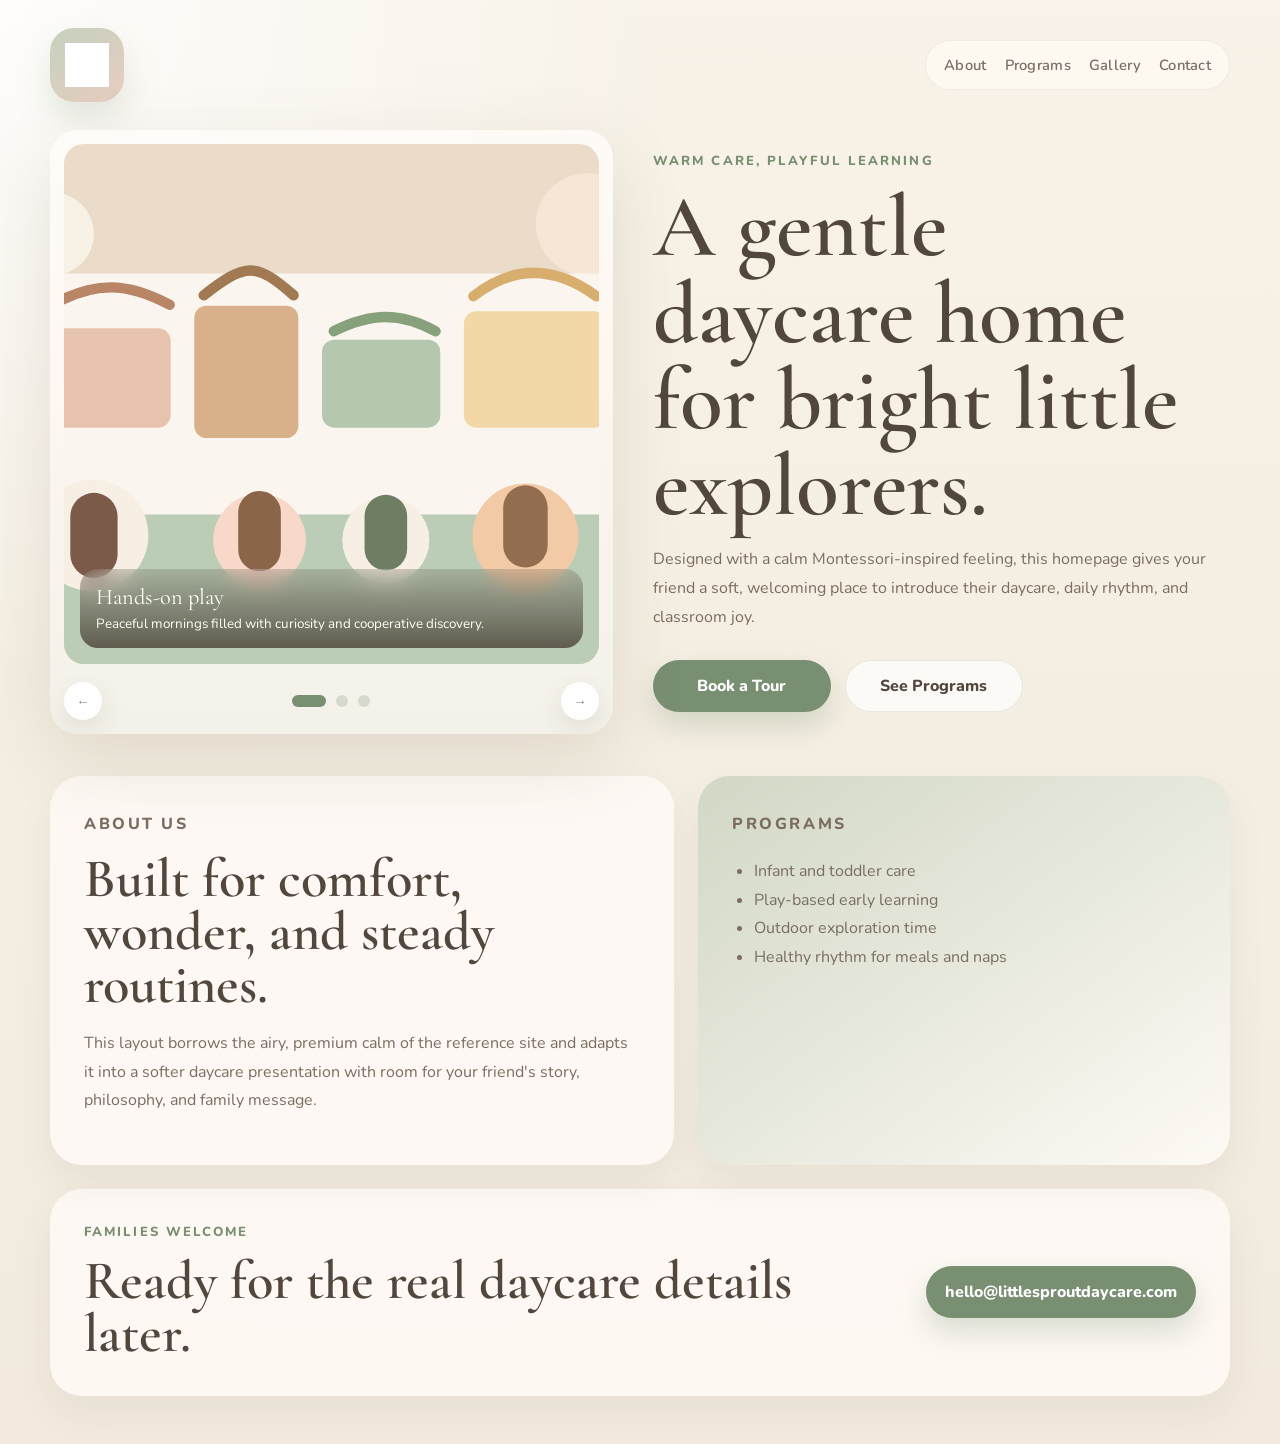
==== index.html @ 817a0e9f "version_v0.0.1" ====
<!DOCTYPE html>
<html lang="zh-CN">
<head>
  <meta charset="UTF-8">
  <meta name="viewport" content="width=device-width, initial-scale=1.0">
  <title>Little Sprout Daycare</title>
  <link rel="preconnect" href="https://fonts.googleapis.com">
  <link rel="preconnect" href="https://fonts.gstatic.com" crossorigin>
  <link href="https://fonts.googleapis.com/css2?family=Cormorant+Garamond:wght@500;600;700&family=Nunito:wght@400;500;600;700&display=swap" rel="stylesheet">
  <link rel="stylesheet" href="styles.css">
</head>
<body>
  <div class="page-shell">
    <header class="site-header">
      <a class="brand" href="#top" aria-label="Little Sprout Daycare Home">
        <img src="assets/white.png" alt="Little Sprout Daycare logo placeholder">
      </a>
      <nav class="site-nav" aria-label="Main navigation">
        <a href="#about">About</a>
        <a href="#programs">Programs</a>
        <a href="#gallery">Gallery</a>
        <a href="#contact">Contact</a>
      </nav>
    </header>

    <main id="top">
      <section class="hero">
        <section class="gallery-card" id="gallery" aria-label="Daycare gallery">
          <div class="gallery-track">
            <article class="slide active">
              <img src="assets/gallery-1.svg" alt="Children playing with blocks in a warm daycare room">
              <div class="slide-caption">
                <span>Hands-on play</span>
                <p>Peaceful mornings filled with curiosity and cooperative discovery.</p>
              </div>
            </article>
            <article class="slide">
              <img src="assets/gallery-2.svg" alt="Children doing art activities at daycare">
              <div class="slide-caption">
                <span>Creative expression</span>
                <p>Art tables, sensory activities, and room to imagine something new.</p>
              </div>
            </article>
            <article class="slide">
              <img src="assets/gallery-3.svg" alt="Children and teacher during circle time">
              <div class="slide-caption">
                <span>Circle time</span>
                <p>Gentle routines that help little ones feel safe, seen, and confident.</p>
              </div>
            </article>
          </div>

          <div class="gallery-controls" aria-label="Slideshow controls">
            <button class="gallery-button" type="button" data-direction="prev" aria-label="Previous slide">&#8592;</button>
            <div class="gallery-dots" role="tablist" aria-label="Select slide">
              <button class="dot active" type="button" aria-label="Show slide 1" aria-pressed="true"></button>
              <button class="dot" type="button" aria-label="Show slide 2" aria-pressed="false"></button>
              <button class="dot" type="button" aria-label="Show slide 3" aria-pressed="false"></button>
            </div>
            <button class="gallery-button" type="button" data-direction="next" aria-label="Next slide">&#8594;</button>
          </div>
        </section>

        <div class="hero-copy">
          <p class="eyebrow">Warm care, playful learning</p>
          <h1>A gentle daycare home for bright little explorers.</h1>
          <p class="hero-text">
            Designed with a calm Montessori-inspired feeling, this homepage gives your friend
            a soft, welcoming place to introduce their daycare, daily rhythm, and classroom joy.
          </p>
          <div class="hero-actions">
            <a class="button primary" href="#contact">Book a Tour</a>
            <a class="button secondary" href="#programs">See Programs</a>
          </div>
        </div>
      </section>

      <section class="info-grid" id="about">
        <article class="info-card">
          <p class="eyebrow">About us</p>
          <h2>Built for comfort, wonder, and steady routines.</h2>
          <p>
            This layout borrows the airy, premium calm of the reference site and adapts it into a
            softer daycare presentation with room for your friend's story, philosophy, and family message.
          </p>
        </article>

        <article class="info-card accent-card" id="programs">
          <p class="eyebrow">Programs</p>
          <ul>
            <li>Infant and toddler care</li>
            <li>Play-based early learning</li>
            <li>Outdoor exploration time</li>
            <li>Healthy rhythm for meals and naps</li>
          </ul>
        </article>
      </section>

      <section class="contact-band" id="contact">
        <div>
          <p class="eyebrow">Families welcome</p>
          <h2>Ready for the real daycare details later.</h2>
        </div>
        <a class="button primary" href="mailto:hello@littlesproutdaycare.com">hello@littlesproutdaycare.com</a>
      </section>
    </main>
  </div>

  <script src="script.js"></script>
</body>
</html>
---- styles.css ----
:root {
  --bg: #f5efe3;
  --bg-soft: #fbf7f0;
  --sand: #e7dac3;
  --sage: #b8c8b1;
  --sage-deep: #788f72;
  --rose: #e6c8bb;
  --text: #51473d;
  --muted: #7b6d60;
  --white: #ffffff;
  --shadow: 0 24px 70px rgba(108, 93, 72, 0.15);
}

* {
  box-sizing: border-box;
}

html {
  scroll-behavior: smooth;
}

body {
  margin: 0;
  min-height: 100vh;
  font-family: "Nunito", sans-serif;
  color: var(--text);
  background:
    radial-gradient(circle at top left, rgba(255, 255, 255, 0.85), transparent 35%),
    linear-gradient(180deg, #f8f2e8 0%, var(--bg) 42%, #f2eadf 100%);
}

img {
  display: block;
  max-width: 100%;
}

a {
  color: inherit;
  text-decoration: none;
}

.page-shell {
  width: min(100% - 20px, 760px);
  margin: 0 auto;
  padding: 14px 0 48px;
}

.site-header {
  display: flex;
  flex-direction: column;
  align-items: flex-start;
  gap: 16px;
  padding: 6px 0 18px;
}

.brand {
  width: 74px;
  height: 74px;
  display: inline-flex;
  align-items: center;
  justify-content: center;
  border-radius: 24px;
  background: linear-gradient(145deg, rgba(184, 200, 177, 0.82), rgba(230, 200, 187, 0.9));
  box-shadow: 0 16px 36px rgba(120, 143, 114, 0.2);
}

.brand img {
  width: 44px;
  height: 44px;
  object-fit: contain;
}

.site-nav {
  display: flex;
  width: 100%;
  gap: 10px;
  padding: 10px;
  overflow-x: auto;
  border-radius: 22px;
  background: rgba(255, 251, 245, 0.75);
  border: 1px solid rgba(120, 143, 114, 0.12);
  backdrop-filter: blur(12px);
  scrollbar-width: none;
}

.site-nav::-webkit-scrollbar {
  display: none;
}

.site-nav a {
  flex: 0 0 auto;
  padding: 8px 12px;
  border-radius: 999px;
  background: rgba(255, 255, 255, 0.56);
  color: var(--muted);
  font-size: 0.92rem;
  font-weight: 600;
  letter-spacing: 0.02em;
}

.hero {
  display: flex;
  flex-direction: column;
  gap: 18px;
}

.hero-copy {
  padding: 6px 2px 0;
}

.eyebrow {
  margin: 0 0 14px;
  color: var(--sage-deep);
  font-size: 0.82rem;
  font-weight: 800;
  letter-spacing: 0.16em;
  text-transform: uppercase;
}

h1,
h2 {
  margin: 0;
  font-family: "Cormorant Garamond", serif;
  font-weight: 600;
  line-height: 0.98;
}

h1 {
  font-size: clamp(2.9rem, 12vw, 5.5rem);
}

h2 {
  font-size: clamp(2rem, 8vw, 3.4rem);
}

.hero-text,
.info-card p,
.accent-card li {
  font-size: 1rem;
  line-height: 1.8;
  color: var(--muted);
}

.hero-actions {
  display: flex;
  flex-direction: column;
  gap: 14px;
  margin-top: 28px;
}

.button {
  display: inline-flex;
  align-items: center;
  justify-content: center;
  width: 100%;
  min-height: 52px;
  padding: 0 20px;
  border-radius: 999px;
  font-weight: 800;
  transition: transform 180ms ease, box-shadow 180ms ease, background 180ms ease;
}

.button:hover {
  transform: translateY(-2px);
}

.button.primary {
  color: var(--white);
  background: var(--sage-deep);
  box-shadow: 0 14px 28px rgba(120, 143, 114, 0.26);
}

.button.secondary {
  color: var(--text);
  background: rgba(255, 255, 255, 0.7);
  border: 1px solid rgba(120, 143, 114, 0.16);
}

.gallery-card {
  position: relative;
  width: 100%;
  padding: 14px;
  border-radius: 28px;
  background: rgba(255, 251, 246, 0.82);
  box-shadow: var(--shadow);
  overflow: hidden;
}

.gallery-card::before {
  content: "";
  position: absolute;
  inset: 0;
  background: linear-gradient(180deg, rgba(255, 255, 255, 0.35), transparent 30%, rgba(184, 200, 177, 0.14) 100%);
  pointer-events: none;
}

.gallery-track {
  position: relative;
  min-height: min(33vh, 280px);
}

.slide {
  position: absolute;
  inset: 0;
  display: grid;
  opacity: 0;
  transform: translateY(18px) scale(0.985);
  transition: opacity 420ms ease, transform 420ms ease;
  pointer-events: none;
}

.slide.active {
  opacity: 1;
  transform: translateY(0) scale(1);
  pointer-events: auto;
}

.slide img {
  width: 100%;
  aspect-ratio: 16 / 10;
  height: min(33vh, 280px);
  object-fit: cover;
  border-radius: 20px;
}

.slide-caption {
  position: absolute;
  left: 16px;
  right: 16px;
  bottom: 16px;
  padding: 14px 16px;
  border-radius: 18px;
  color: #fffef8;
  background: linear-gradient(180deg, rgba(60, 48, 38, 0.18), rgba(60, 48, 38, 0.72));
  backdrop-filter: blur(10px);
}

.slide-caption span {
  display: block;
  font-family: "Cormorant Garamond", serif;
  font-size: 1.4rem;
  margin-bottom: 4px;
}

.slide-caption p {
  margin: 0;
  font-size: 0.84rem;
  line-height: 1.5;
}

.gallery-controls {
  position: relative;
  z-index: 1;
  display: flex;
  align-items: center;
  justify-content: space-between;
  gap: 16px;
  margin-top: 18px;
}

.gallery-button,
.dot {
  border: none;
  cursor: pointer;
}

.gallery-button {
  width: 38px;
  height: 38px;
  border-radius: 50%;
  color: var(--sage-deep);
  background: rgba(255, 255, 255, 0.92);
  box-shadow: 0 10px 24px rgba(108, 93, 72, 0.12);
}

.gallery-dots {
  display: flex;
  align-items: center;
  justify-content: center;
  gap: 10px;
}

.dot {
  width: 12px;
  height: 12px;
  padding: 0;
  border-radius: 999px;
  background: rgba(120, 143, 114, 0.24);
  transition: width 180ms ease, background 180ms ease;
}

.dot.active {
  width: 34px;
  background: var(--sage-deep);
}

.info-grid {
  display: grid;
  grid-template-columns: 1fr;
  gap: 18px;
  margin-top: 22px;
}

.info-card,
.contact-band {
  border-radius: 26px;
  padding: 22px 18px;
  background: rgba(255, 251, 246, 0.86);
  box-shadow: 0 16px 36px rgba(108, 93, 72, 0.08);
}

.accent-card {
  background: linear-gradient(145deg, rgba(184, 200, 177, 0.58), rgba(255, 251, 246, 0.9));
}

.accent-card ul {
  margin: 18px 0 0;
  padding-left: 22px;
  color: var(--text);
}

.contact-band {
  display: flex;
  flex-direction: column;
  align-items: flex-start;
  gap: 18px;
  margin-top: 18px;
}

@media (min-width: 700px) {
  .page-shell {
    width: min(100% - 32px, 860px);
    padding-top: 22px;
  }

  .site-header {
    align-items: center;
  }

  .hero-actions {
    flex-direction: row;
  }

  .button {
    width: auto;
    min-width: 178px;
  }

  .gallery-track {
    min-height: min(42vh, 420px);
  }

  .slide img {
    aspect-ratio: 16 / 10;
    height: min(42vh, 420px);
  }
}

@media (min-width: 980px) {
  .page-shell {
    width: min(100% - 40px, 1180px);
  }

  .site-header {
    flex-direction: row;
    justify-content: space-between;
    align-items: center;
    gap: 24px;
    padding-bottom: 28px;
  }

  .site-nav {
    width: auto;
    gap: 18px;
    padding: 14px 18px;
    border-radius: 999px;
  }

  .site-nav a {
    background: transparent;
    padding: 0;
  }

  .hero {
    display: grid;
    grid-template-columns: minmax(320px, 0.8fr) minmax(360px, 0.82fr);
    gap: 40px;
    align-items: center;
  }

  .hero-copy {
    padding: 12px 8px 12px 0;
  }

  .gallery-track {
    min-height: 520px;
  }

  .slide img {
    aspect-ratio: 4 / 5;
    height: 520px;
  }

  .info-grid {
    grid-template-columns: 1.08fr 0.92fr;
    gap: 24px;
    margin-top: 42px;
  }

  .info-card,
  .contact-band {
    border-radius: 32px;
    padding: 34px;
  }

  .contact-band {
    flex-direction: row;
    justify-content: space-between;
    align-items: center;
    gap: 22px;
    margin-top: 24px;
  }
}
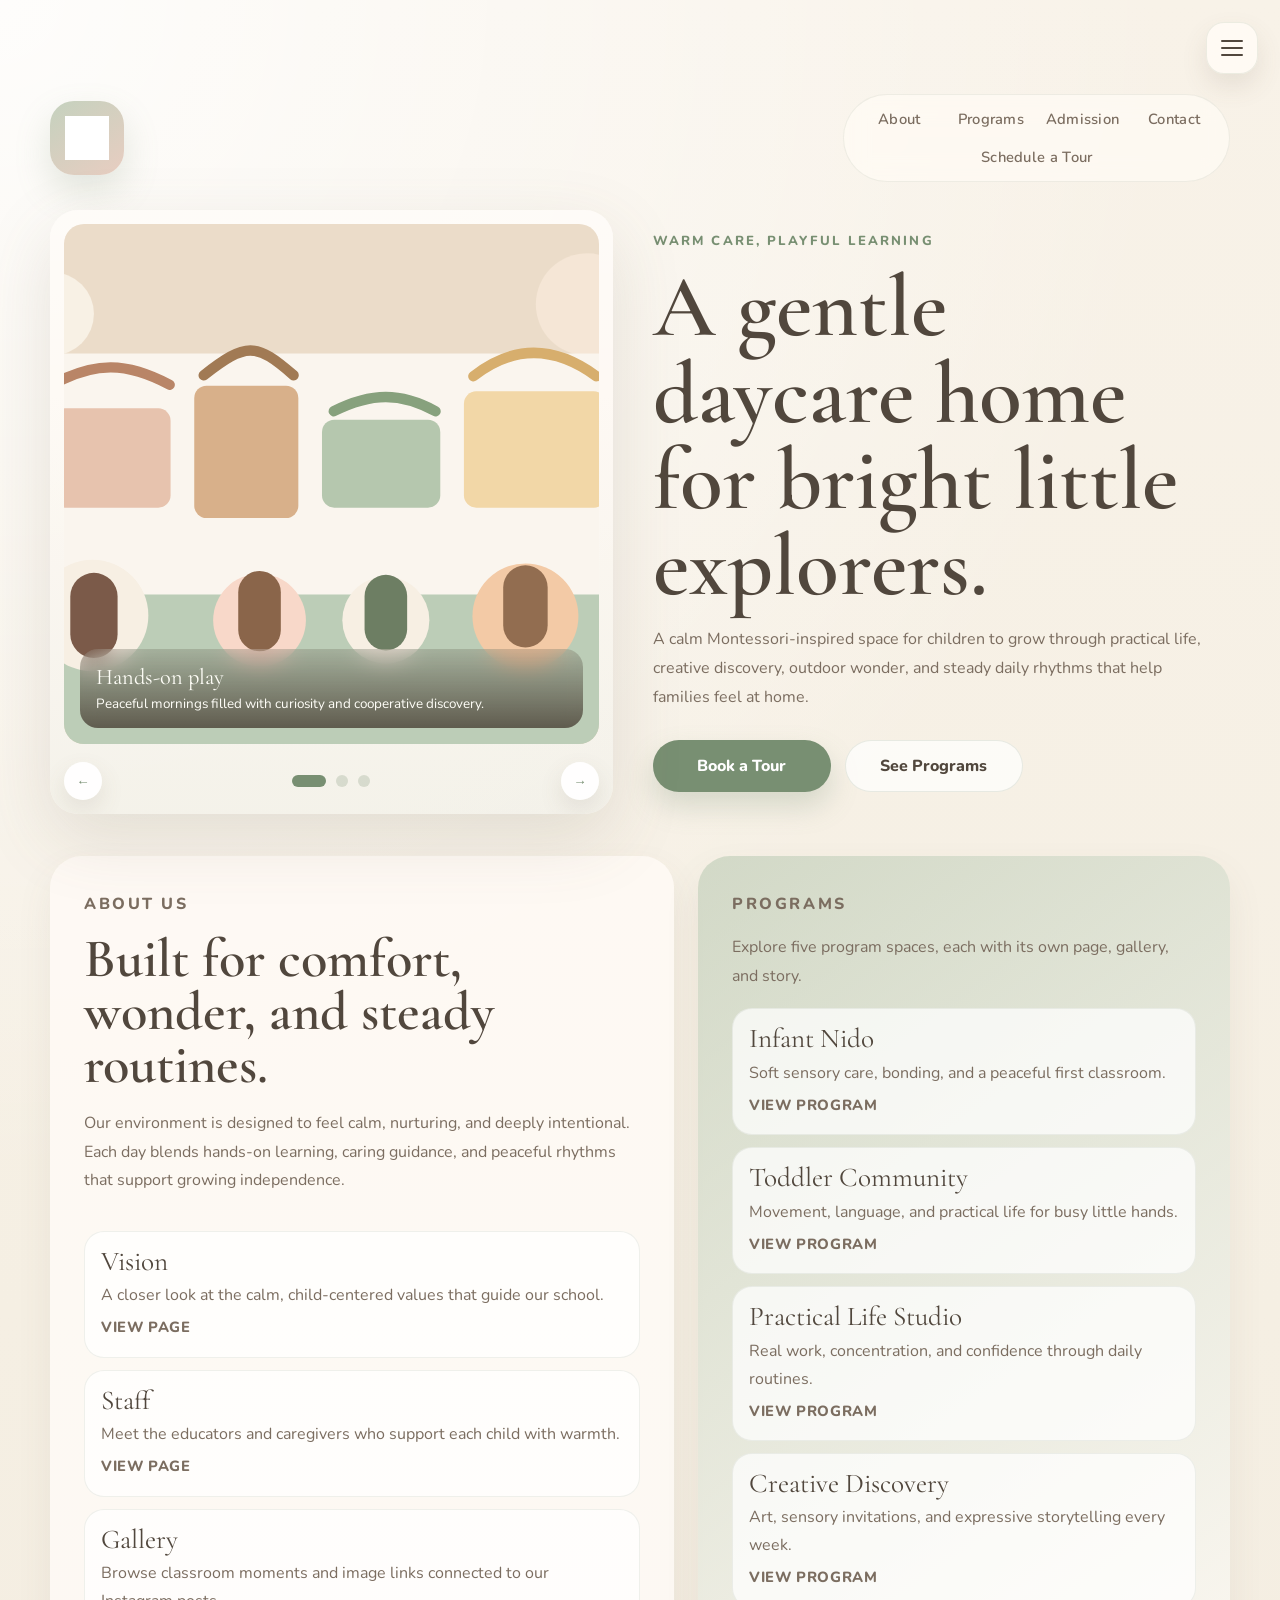
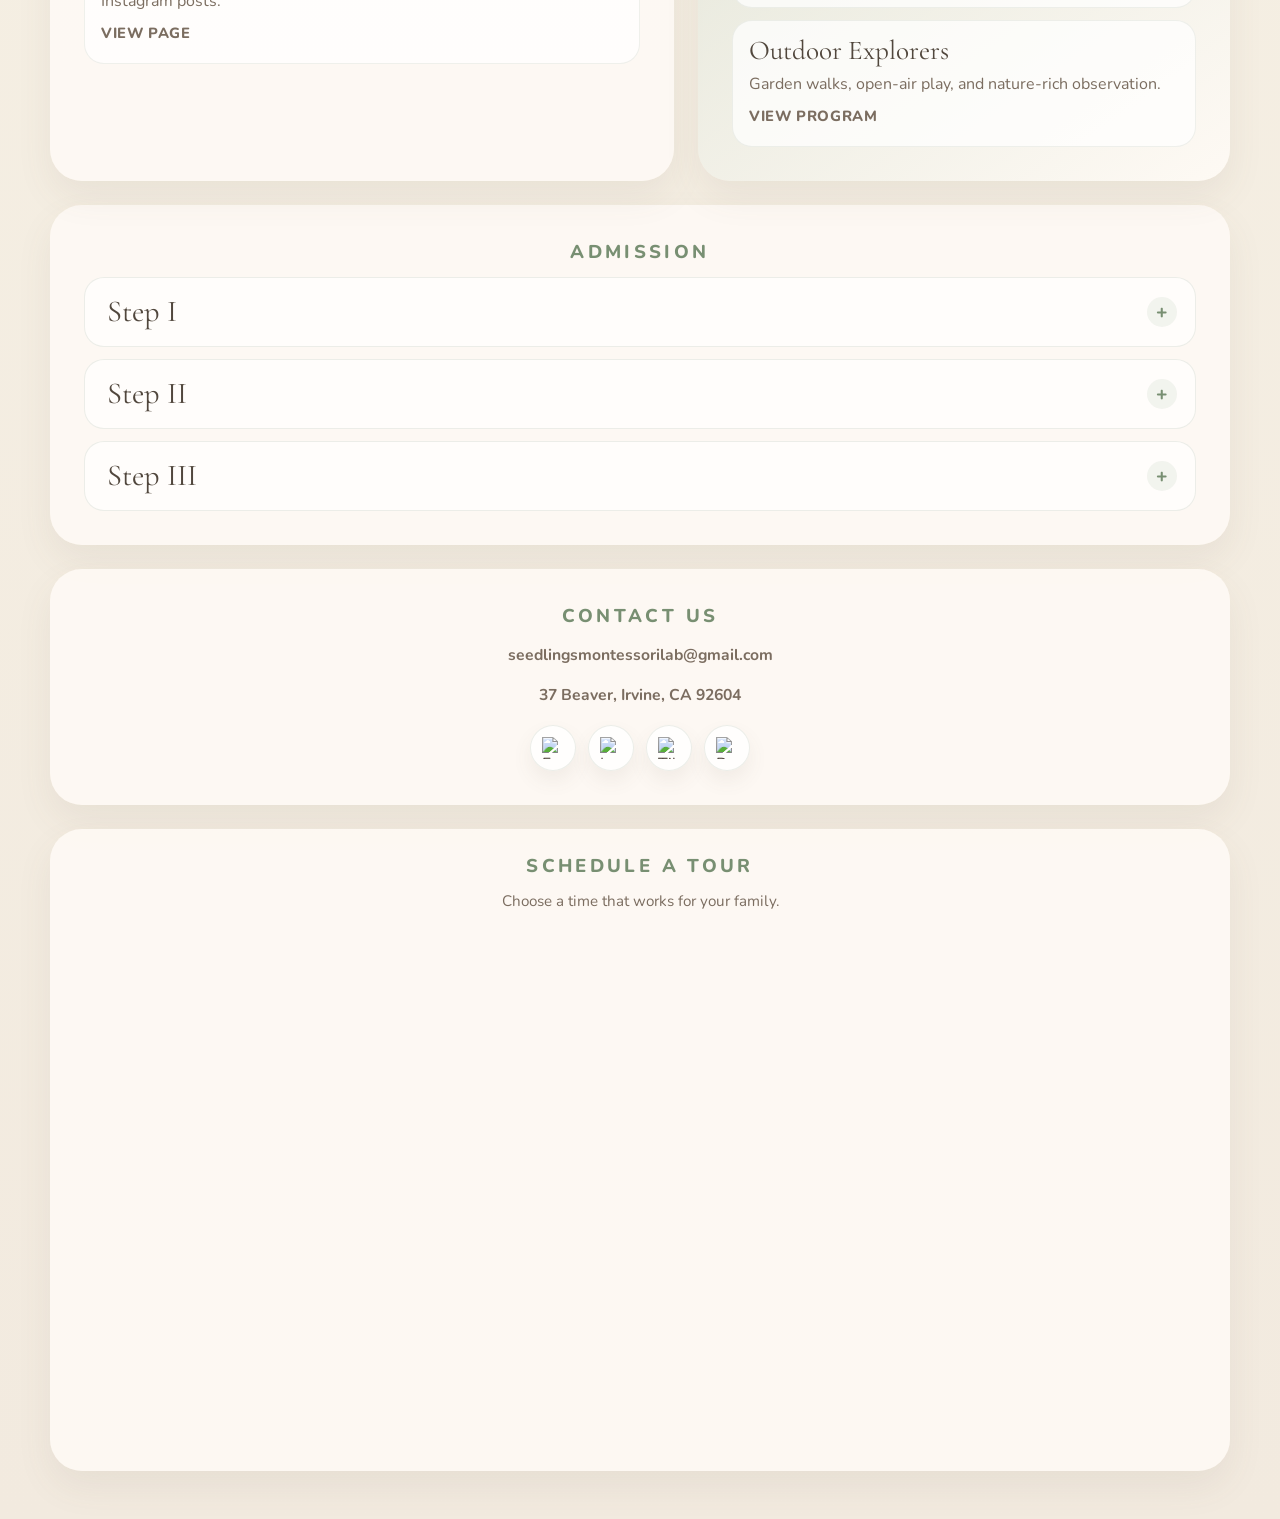
==== commit 33cd82eb: "version_v0.02" ====
--- a/index.html
+++ b/index.html
@@ -1,5 +1,5 @@
 <!DOCTYPE html>
-<html lang="zh-CN">
+<html lang="en">
 <head>
   <meta charset="UTF-8">
   <meta name="viewport" content="width=device-width, initial-scale=1.0">
@@ -9,23 +9,56 @@
   <link href="https://fonts.googleapis.com/css2?family=Cormorant+Garamond:wght@500;600;700&family=Nunito:wght@400;500;600;700&display=swap" rel="stylesheet">
   <link rel="stylesheet" href="styles.css">
 </head>
-<body>
-  <div class="page-shell">
+<body>
+  <nav class="history-nav" aria-label="Page navigation">
+    <button class="history-button menu-toggle" type="button" aria-expanded="false" aria-controls="site-menu-panel" aria-label="Open site menu">
+      <span class="menu-bar"></span>
+      <span class="menu-bar"></span>
+      <span class="menu-bar"></span>
+    </button>
+    <div class="menu-panel" id="site-menu-panel">
+      <div class="menu-panel-scroll">
+        <a class="menu-link" href="index.html#top">Home</a>
+        <details class="menu-group">
+          <summary class="menu-group-summary">About Us</summary>
+          <div class="menu-sublink-list">
+            <a class="menu-link menu-sublink" href="vision.html">Vision</a>
+            <a class="menu-link menu-sublink" href="staff.html">Staff</a>
+            <a class="menu-link menu-sublink" href="gallery.html">Gallery</a>
+          </div>
+        </details>
+        <details class="menu-group">
+          <summary class="menu-group-summary">Programs</summary>
+          <div class="menu-sublink-list">
+            <a class="menu-link menu-sublink" href="infant-nido.html">Infant Nido</a>
+            <a class="menu-link menu-sublink" href="toddler-community.html">Toddler Community</a>
+            <a class="menu-link menu-sublink" href="practical-life-studio.html">Practical Life Studio</a>
+            <a class="menu-link menu-sublink" href="creative-discovery.html">Creative Discovery</a>
+            <a class="menu-link menu-sublink" href="outdoor-explorers.html">Outdoor Explorers</a>
+          </div>
+        </details>
+        <a class="menu-link" href="index.html#admission">Admission</a>
+        <a class="menu-link" href="index.html#schedule-tour">Schedule a Tour</a>
+      </div>
+    </div>
+  </nav>
+  <div class="page-shell">
     <header class="site-header">
       <a class="brand" href="#top" aria-label="Little Sprout Daycare Home">
         <img src="assets/white.png" alt="Little Sprout Daycare logo placeholder">
       </a>
-      <nav class="site-nav" aria-label="Main navigation">
-        <a href="#about">About</a>
-        <a href="#programs">Programs</a>
-        <a href="#gallery">Gallery</a>
-        <a href="#contact">Contact</a>
-      </nav>
+      <nav class="site-nav" aria-label="Main navigation">
+        <a href="#about">About</a>
+        <a href="#programs">Programs</a>
+        <a href="#admission">Admission</a>
+        <a href="#contact">Contact</a>
+        <a href="#schedule-tour">Schedule a Tour</a>
+      </nav>
     </header>
 
     <main id="top">
-      <section class="hero">
-        <section class="gallery-card" id="gallery" aria-label="Daycare gallery">
+      <section class="hero">
+        <section class="gallery-card gallery-root" id="gallery" aria-label="Daycare gallery">
           <div class="gallery-track">
             <article class="slide active">
               <img src="assets/gallery-1.svg" alt="Children playing with blocks in a warm daycare room">
@@ -61,51 +94,141 @@
           </div>
         </section>
 
-        <div class="hero-copy">
-          <p class="eyebrow">Warm care, playful learning</p>
-          <h1>A gentle daycare home for bright little explorers.</h1>
-          <p class="hero-text">
-            Designed with a calm Montessori-inspired feeling, this homepage gives your friend
-            a soft, welcoming place to introduce their daycare, daily rhythm, and classroom joy.
-          </p>
-          <div class="hero-actions">
-            <a class="button primary" href="#contact">Book a Tour</a>
-            <a class="button secondary" href="#programs">See Programs</a>
+        <div class="hero-copy">
+          <p class="eyebrow">Warm care, playful learning</p>
+          <h1>A gentle daycare home for bright little explorers.</h1>
+          <p class="hero-text">
+            A calm Montessori-inspired space for children to grow through practical life, creative
+            discovery, outdoor wonder, and steady daily rhythms that help families feel at home.
+          </p>
+          <div class="hero-actions">
+            <a class="button primary" href="#contact">Book a Tour</a>
+            <a class="button secondary" href="#programs">See Programs</a>
           </div>
         </div>
       </section>
 
-      <section class="info-grid" id="about">
-        <article class="info-card">
-          <p class="eyebrow">About us</p>
-          <h2>Built for comfort, wonder, and steady routines.</h2>
-          <p>
-            This layout borrows the airy, premium calm of the reference site and adapts it into a
-            softer daycare presentation with room for your friend's story, philosophy, and family message.
-          </p>
-        </article>
-
-        <article class="info-card accent-card" id="programs">
-          <p class="eyebrow">Programs</p>
-          <ul>
-            <li>Infant and toddler care</li>
-            <li>Play-based early learning</li>
-            <li>Outdoor exploration time</li>
-            <li>Healthy rhythm for meals and naps</li>
-          </ul>
-        </article>
-      </section>
-
-      <section class="contact-band" id="contact">
-        <div>
-          <p class="eyebrow">Families welcome</p>
-          <h2>Ready for the real daycare details later.</h2>
-        </div>
-        <a class="button primary" href="mailto:hello@littlesproutdaycare.com">hello@littlesproutdaycare.com</a>
-      </section>
-    </main>
-  </div>
-
-  <script src="script.js"></script>
-</body>
-</html>
+      <section class="info-grid" id="about">
+        <article class="info-card about-card">
+          <p class="eyebrow">About us</p>
+          <h2>Built for comfort, wonder, and steady routines.</h2>
+          <p>
+            Our environment is designed to feel calm, nurturing, and deeply intentional. Each day
+            blends hands-on learning, caring guidance, and peaceful rhythms that support growing
+            independence.
+          </p>
+          <div class="about-link-list">
+            <a class="program-link-card" href="vision.html">
+              <span class="program-link-title">Vision</span>
+              <span class="program-link-copy">A closer look at the calm, child-centered values that guide our school.</span>
+              <span class="program-link-arrow" aria-hidden="true">View page</span>
+            </a>
+            <a class="program-link-card" href="staff.html">
+              <span class="program-link-title">Staff</span>
+              <span class="program-link-copy">Meet the educators and caregivers who support each child with warmth.</span>
+              <span class="program-link-arrow" aria-hidden="true">View page</span>
+            </a>
+            <a class="program-link-card" href="gallery.html">
+              <span class="program-link-title">Gallery</span>
+              <span class="program-link-copy">Browse classroom moments and image links connected to our Instagram posts.</span>
+              <span class="program-link-arrow" aria-hidden="true">View page</span>
+            </a>
+          </div>
+        </article>
+
+        <article class="info-card accent-card programs-card" id="programs">
+          <p class="eyebrow">Programs</p>
+          <p class="program-intro">
+            Explore five program spaces, each with its own page, gallery, and story.
+          </p>
+          <div class="program-link-list">
+            <a class="program-link-card" href="infant-nido.html">
+              <span class="program-link-title">Infant Nido</span>
+              <span class="program-link-copy">Soft sensory care, bonding, and a peaceful first classroom.</span>
+              <span class="program-link-arrow" aria-hidden="true">View program</span>
+            </a>
+            <a class="program-link-card" href="toddler-community.html">
+              <span class="program-link-title">Toddler Community</span>
+              <span class="program-link-copy">Movement, language, and practical life for busy little hands.</span>
+              <span class="program-link-arrow" aria-hidden="true">View program</span>
+            </a>
+            <a class="program-link-card" href="practical-life-studio.html">
+              <span class="program-link-title">Practical Life Studio</span>
+              <span class="program-link-copy">Real work, concentration, and confidence through daily routines.</span>
+              <span class="program-link-arrow" aria-hidden="true">View program</span>
+            </a>
+            <a class="program-link-card" href="creative-discovery.html">
+              <span class="program-link-title">Creative Discovery</span>
+              <span class="program-link-copy">Art, sensory invitations, and expressive storytelling every week.</span>
+              <span class="program-link-arrow" aria-hidden="true">View program</span>
+            </a>
+            <a class="program-link-card" href="outdoor-explorers.html">
+              <span class="program-link-title">Outdoor Explorers</span>
+              <span class="program-link-copy">Garden walks, open-air play, and nature-rich observation.</span>
+              <span class="program-link-arrow" aria-hidden="true">View program</span>
+            </a>
+          </div>
+        </article>
+      </section>
+
+      <section class="admission-band" id="admission" aria-label="Admission steps">
+        <p class="eyebrow section-title">Admission</p>
+        <div class="admission-accordion">
+          <details class="program-panel">
+            <summary>Step I</summary>
+            <p>
+              Submit an inquiry and share your child’s age, schedule needs, and anything you would
+              like us to know before your first conversation with our team.
+            </p>
+          </details>
+          <details class="program-panel">
+            <summary>Step II</summary>
+            <p>
+              Schedule a tour to visit the classroom, meet the staff, and learn more about our daily
+              rhythm, environment, and program fit for your family.
+            </p>
+          </details>
+          <details class="program-panel">
+            <summary>Step III</summary>
+            <p>
+              Complete enrollment paperwork and next-step details so we can prepare a smooth and
+              welcoming start for your child.
+            </p>
+          </details>
+        </div>
+      </section>
+
+      <section class="contact-band" id="contact">
+        <p class="eyebrow section-title">Contact us</p>
+        <p class="contact-line">seedlingsmontessorilab@gmail.com</p>
+        <p class="contact-line">37 Beaver, Irvine, CA 92604</p>
+        <div class="social-links" aria-label="Social media links">
+          <a class="social-link" href="#" aria-label="Facebook link placeholder">
+            <img src="https://cdn.simpleicons.org/facebook?viewbox=auto" alt="Facebook icon">
+          </a>
+          <a class="social-link" href="#" aria-label="Instagram link placeholder">
+            <img src="https://cdn.simpleicons.org/instagram?viewbox=auto" alt="Instagram icon">
+          </a>
+          <a class="social-link" href="#" aria-label="TikTok link placeholder">
+            <img src="https://cdn.simpleicons.org/tiktok?viewbox=auto" alt="TikTok icon">
+          </a>
+          <a class="social-link" href="#" aria-label="Rednote link placeholder">
+            <img src="https://cdn.simpleicons.org/xiaohongshu?viewbox=auto" alt="Rednote icon">
+          </a>
+        </div>
+      </section>
+
+      <section class="calendly-section" id="schedule-tour" aria-label="Schedule a visit">
+        <div class="calendly-header">
+          <p class="eyebrow section-title">Schedule a tour</p>
+          <p class="section-description">Choose a time that works for your family.</p>
+        </div>
+        <div class="calendly-inline-widget" data-url="https://calendly.com/seedlingsmontessorilab/30min" style="min-width:320px;height:540px;"></div>
+      </section>
+    </main>
+  </div>
+
+  <script src="https://assets.calendly.com/assets/external/widget.js" async></script>
+  <script src="script.js"></script>
+</body>
+</html>
--- a/styles.css
+++ b/styles.css
@@ -19,15 +19,162 @@
   scroll-behavior: smooth;
 }
 
-body {
-  margin: 0;
-  min-height: 100vh;
-  font-family: "Nunito", sans-serif;
+body {
+  margin: 0;
+  min-height: 100vh;
+  font-family: "Nunito", sans-serif;
   color: var(--text);
   background:
-    radial-gradient(circle at top left, rgba(255, 255, 255, 0.85), transparent 35%),
-    linear-gradient(180deg, #f8f2e8 0%, var(--bg) 42%, #f2eadf 100%);
-}
+    radial-gradient(circle at top left, rgba(255, 255, 255, 0.85), transparent 35%),
+    linear-gradient(180deg, #f8f2e8 0%, var(--bg) 42%, #f2eadf 100%);
+}
+
+.history-nav {
+  position: fixed;
+  top: 14px;
+  right: 14px;
+  z-index: 20;
+  display: grid;
+  justify-items: end;
+  gap: 8px;
+  padding: 0;
+  border-radius: 24px;
+  background: transparent;
+  border: none;
+  box-shadow: none;
+  backdrop-filter: none;
+}
+
+.history-nav.is-open .menu-panel {
+  display: block;
+}
+
+.history-button {
+  border: none;
+  width: 52px;
+  height: 52px;
+  padding: 0;
+  border-radius: 18px;
+  background: rgba(255, 251, 245, 0.92);
+  color: var(--text);
+  font-family: inherit;
+  font-size: 0.9rem;
+  font-weight: 800;
+  cursor: pointer;
+  transition: transform 180ms ease, background 180ms ease, box-shadow 180ms ease;
+  border: 1px solid rgba(120, 143, 114, 0.14);
+  box-shadow: 0 12px 26px rgba(108, 93, 72, 0.12);
+  backdrop-filter: blur(12px);
+}
+
+.menu-toggle {
+  display: inline-flex;
+  flex-direction: column;
+  align-items: center;
+  justify-content: center;
+  gap: 5px;
+}
+
+.menu-bar {
+  display: block;
+  width: 22px;
+  height: 2px;
+  border-radius: 999px;
+  background: var(--text);
+}
+
+.menu-panel {
+  display: none;
+  width: min(300px, calc(100vw - 24px));
+  padding: 10px;
+  border-radius: 24px;
+  background: rgba(255, 251, 245, 0.82);
+  border: 1px solid rgba(120, 143, 114, 0.14);
+  box-shadow: 0 12px 26px rgba(108, 93, 72, 0.12);
+  backdrop-filter: blur(12px);
+}
+
+.menu-panel-scroll {
+  display: grid;
+  gap: 8px;
+  max-height: min(70vh, 430px);
+  overflow-y: auto;
+  padding-right: 4px;
+}
+
+.menu-group {
+  display: block;
+}
+
+.menu-group-summary {
+  position: relative;
+  display: block;
+  padding: 12px 44px 12px 14px;
+  border-radius: 16px;
+  background: rgba(255, 255, 255, 0.7);
+  color: var(--text);
+  font-weight: 700;
+  line-height: 1.3;
+  cursor: pointer;
+  list-style: none;
+  transition: background 180ms ease, transform 180ms ease;
+}
+
+.menu-group-summary::-webkit-details-marker {
+  display: none;
+}
+
+.menu-group-summary::after {
+  content: "\25B6";
+  position: absolute;
+  right: 14px;
+  top: 50%;
+  font-size: 0.72rem;
+  color: var(--muted);
+  transform: translateY(-50%);
+}
+
+.menu-group[open] .menu-group-summary::after {
+  content: "\25BC";
+}
+
+.menu-sublink-list {
+  display: grid;
+  gap: 8px;
+  padding: 8px 0 0 12px;
+}
+
+.menu-link {
+  display: block;
+  padding: 12px 14px;
+  border-radius: 16px;
+  background: rgba(255, 255, 255, 0.7);
+  color: var(--text);
+  font-weight: 700;
+  line-height: 1.3;
+  transition: background 180ms ease, transform 180ms ease;
+}
+
+.menu-sublink {
+  padding-left: 18px;
+  font-size: 0.94rem;
+  color: var(--muted);
+}
+
+.history-button:hover,
+.menu-group-summary:hover,
+.menu-link:hover {
+  transform: translateY(-1px);
+  background: rgba(255, 255, 255, 0.96);
+  box-shadow: 0 10px 20px rgba(108, 93, 72, 0.1);
+}
+
+.history-button:focus-visible,
+.menu-group-summary:focus-visible,
+.menu-link:focus-visible {
+  outline: 3px solid rgba(120, 143, 114, 0.35);
+  outline-offset: 3px;
+}
 
 img {
   display: block;
@@ -39,11 +186,11 @@
   text-decoration: none;
 }
 
-.page-shell {
-  width: min(100% - 20px, 760px);
-  margin: 0 auto;
-  padding: 14px 0 48px;
-}
+.page-shell {
+  width: min(100% - 20px, 760px);
+  margin: 0 auto;
+  padding: 78px 0 48px;
+}
 
 .site-header {
   display: flex;
@@ -70,33 +217,37 @@
   object-fit: contain;
 }
 
-.site-nav {
-  display: flex;
-  width: 100%;
-  gap: 10px;
-  padding: 10px;
-  overflow-x: auto;
-  border-radius: 22px;
-  background: rgba(255, 251, 245, 0.75);
-  border: 1px solid rgba(120, 143, 114, 0.12);
-  backdrop-filter: blur(12px);
-  scrollbar-width: none;
-}
+.site-nav {
+  display: grid;
+  grid-template-columns: repeat(2, minmax(0, 1fr));
+  width: 100%;
+  gap: 10px;
+  padding: 10px;
+  border-radius: 22px;
+  background: rgba(255, 251, 245, 0.75);
+  border: 1px solid rgba(120, 143, 114, 0.12);
+  backdrop-filter: blur(12px);
+}
 
 .site-nav::-webkit-scrollbar {
   display: none;
 }
 
-.site-nav a {
-  flex: 0 0 auto;
-  padding: 8px 12px;
-  border-radius: 999px;
-  background: rgba(255, 255, 255, 0.56);
-  color: var(--muted);
-  font-size: 0.92rem;
-  font-weight: 600;
-  letter-spacing: 0.02em;
-}
+.site-nav a {
+  min-width: 0;
+  padding: 8px 12px;
+  border-radius: 999px;
+  background: rgba(255, 255, 255, 0.56);
+  color: var(--muted);
+  font-size: 0.92rem;
+  font-weight: 600;
+  letter-spacing: 0.02em;
+  text-align: center;
+}
+
+.site-nav a:last-child {
+  grid-column: 1 / -1;
+}
 
 .hero {
   display: flex;
@@ -170,11 +321,22 @@
   box-shadow: 0 14px 28px rgba(120, 143, 114, 0.26);
 }
 
-.button.secondary {
-  color: var(--text);
-  background: rgba(255, 255, 255, 0.7);
-  border: 1px solid rgba(120, 143, 114, 0.16);
-}
+.button.secondary {
+  color: var(--text);
+  background: rgba(255, 255, 255, 0.7);
+  border: 1px solid rgba(120, 143, 114, 0.16);
+}
+
+.button.primary:focus-visible,
+.button.secondary:focus-visible,
+.site-nav a:focus-visible,
+.program-link-card:focus-visible,
+.page-back:focus-visible,
+.gallery-button:focus-visible,
+.dot:focus-visible {
+  outline: 3px solid rgba(120, 143, 114, 0.35);
+  outline-offset: 4px;
+}
 
 .gallery-card {
   position: relative;
@@ -313,25 +475,639 @@
   background: linear-gradient(145deg, rgba(184, 200, 177, 0.58), rgba(255, 251, 246, 0.9));
 }
 
-.accent-card ul {
-  margin: 18px 0 0;
-  padding-left: 22px;
-  color: var(--text);
-}
-
-.contact-band {
-  display: flex;
-  flex-direction: column;
-  align-items: flex-start;
-  gap: 18px;
-  margin-top: 18px;
-}
-
-@media (min-width: 700px) {
-  .page-shell {
-    width: min(100% - 32px, 860px);
-    padding-top: 22px;
-  }
+.accent-card ul {
+  margin: 18px 0 0;
+  padding-left: 22px;
+  color: var(--text);
+}
+
+.programs-card {
+  display: flex;
+  flex-direction: column;
+}
+
+.program-intro {
+  margin: 0;
+}
+
+.program-link-list {
+  display: grid;
+  gap: 12px;
+  margin-top: 18px;
+}
+
+.program-link-card {
+  display: grid;
+  gap: 6px;
+  padding: 16px;
+  border-radius: 20px;
+  background: rgba(255, 255, 255, 0.72);
+  border: 1px solid rgba(120, 143, 114, 0.12);
+  transition: transform 180ms ease, box-shadow 180ms ease, border-color 180ms ease;
+}
+
+.program-link-card:hover {
+  transform: translateY(-2px);
+  box-shadow: 0 16px 28px rgba(108, 93, 72, 0.1);
+  border-color: rgba(120, 143, 114, 0.26);
+}
+
+.program-link-title {
+  font-family: "Cormorant Garamond", serif;
+  font-size: 1.7rem;
+  line-height: 1;
+  color: var(--text);
+}
+
+.program-link-copy,
+.program-link-arrow,
+.program-summary,
+.program-copy-block p,
+.page-back {
+  color: var(--muted);
+  line-height: 1.75;
+}
+
+.program-link-arrow {
+  font-size: 0.92rem;
+  font-weight: 800;
+  letter-spacing: 0.04em;
+  text-transform: uppercase;
+}
+
+.about-card {
+  display: flex;
+  flex-direction: column;
+}
+
+.about-link-list {
+  display: grid;
+  gap: 12px;
+  margin-top: 20px;
+}
+
+.contact-band {
+  display: flex;
+  flex-direction: column;
+  align-items: center;
+  justify-content: center;
+  gap: 10px;
+  margin-top: 18px;
+  text-align: center;
+}
+
+.admission-band {
+  display: grid;
+  gap: 12px;
+  margin-top: 18px;
+  padding: 22px 18px;
+  border-radius: 26px;
+  background: rgba(255, 251, 246, 0.86);
+  box-shadow: 0 16px 36px rgba(108, 93, 72, 0.08);
+  text-align: center;
+}
+
+.admission-accordion {
+  display: grid;
+  gap: 12px;
+  text-align: left;
+}
+
+.contact-line {
+  margin: 0;
+  color: var(--muted);
+  line-height: 1.8;
+  font-size: 0.98rem;
+  font-weight: 700;
+}
+
+.social-links {
+  display: flex;
+  flex-wrap: wrap;
+  justify-content: center;
+  gap: 12px;
+  margin-top: 4px;
+}
+
+.social-link {
+  display: inline-flex;
+  align-items: center;
+  justify-content: center;
+  width: 46px;
+  height: 46px;
+  border-radius: 999px;
+  background: rgba(255, 255, 255, 0.8);
+  border: 1px solid rgba(120, 143, 114, 0.14);
+  box-shadow: 0 10px 20px rgba(108, 93, 72, 0.08);
+  transition: transform 180ms ease, background 180ms ease, box-shadow 180ms ease;
+}
+
+.social-link:hover {
+  transform: translateY(-2px);
+  background: rgba(255, 255, 255, 0.96);
+  box-shadow: 0 14px 26px rgba(108, 93, 72, 0.12);
+}
+
+.social-link:focus-visible {
+  outline: 3px solid rgba(120, 143, 114, 0.35);
+  outline-offset: 3px;
+}
+
+.social-link img {
+  width: 22px;
+  height: 22px;
+}
+
+.calendly-section {
+  margin-top: 18px;
+  padding: 6px;
+  border-radius: 26px;
+  background: rgba(255, 251, 246, 0.86);
+  box-shadow: 0 16px 36px rgba(108, 93, 72, 0.08);
+}
+
+.calendly-inline-widget {
+  width: 100%;
+  min-width: 0 !important;
+}
+
+.calendly-header {
+  display: grid;
+  justify-items: center;
+  gap: 10px;
+  padding: 16px 12px 8px;
+  text-align: center;
+}
+
+.section-title {
+  margin-bottom: 0;
+  font-size: 1.05rem;
+  letter-spacing: 0.18em;
+}
+
+.section-description {
+  margin: 0;
+  color: var(--muted);
+  font-size: 0.95rem;
+  line-height: 1.7;
+}
+
+.calendly-header .section-title {
+  margin-bottom: 0;
+}
+
+.program-body {
+  background:
+    radial-gradient(circle at top left, rgba(255, 255, 255, 0.88), transparent 34%),
+    linear-gradient(180deg, #fbf5ec 0%, #f4ecdf 46%, #efe5d6 100%);
+}
+
+.subpage-shell {
+  padding-bottom: 64px;
+}
+
+.program-header {
+  padding-bottom: 22px;
+}
+
+.program-page {
+  display: grid;
+  gap: 18px;
+}
+
+.page-back {
+  display: inline-flex;
+  align-items: center;
+  gap: 8px;
+  width: fit-content;
+  font-weight: 700;
+}
+
+.page-back::before {
+  content: "\2190";
+}
+
+.program-detail-layout {
+  display: grid;
+  gap: 18px;
+}
+
+.program-gallery {
+  padding: 18px;
+}
+
+.program-gallery .gallery-track {
+  min-height: 280px;
+}
+
+.program-gallery .slide img {
+  height: 280px;
+  aspect-ratio: 16 / 10;
+}
+
+.program-image-link {
+  position: relative;
+  display: block;
+  height: 100%;
+  color: inherit;
+}
+
+.vision-page {
+  display: grid;
+  gap: 18px;
+}
+
+.vision-hero-card {
+  padding: 18px;
+}
+
+.vision-hero-image {
+  width: 100%;
+  height: min(52vw, 460px);
+  object-fit: cover;
+  border-radius: 20px;
+}
+
+.vision-copy-card {
+  width: 100%;
+}
+
+.staff-page {
+  display: grid;
+  gap: 20px;
+}
+
+.staff-card {
+  display: grid;
+  gap: 18px;
+  padding: 20px;
+  border-radius: 28px;
+  background: rgba(255, 251, 246, 0.9);
+  box-shadow: 0 18px 40px rgba(108, 93, 72, 0.08);
+}
+
+.staff-media {
+  display: grid;
+  gap: 14px;
+}
+
+.staff-gallery {
+  padding: 14px;
+}
+
+.staff-gallery .gallery-track {
+  min-height: 260px;
+}
+
+.staff-gallery .slide img {
+  height: 260px;
+  aspect-ratio: 4 / 5;
+}
+
+.staff-meta {
+  display: grid;
+  gap: 4px;
+  justify-items: start;
+}
+
+.staff-meta h2 {
+  font-size: clamp(2rem, 7vw, 2.8rem);
+}
+
+.staff-role,
+.staff-contact,
+.staff-copy p {
+  margin: 0;
+  color: var(--muted);
+  line-height: 1.8;
+}
+
+.staff-role {
+  color: var(--sage-deep);
+  font-weight: 800;
+  letter-spacing: 0.04em;
+  text-transform: uppercase;
+  font-size: 0.86rem;
+}
+
+.staff-copy {
+  display: grid;
+  gap: 12px;
+}
+
+.gallery-page-grid {
+  display: grid;
+  grid-template-columns: repeat(2, minmax(0, 1fr));
+  gap: 14px;
+}
+
+.gallery-post-card {
+  display: block;
+  border-radius: 24px;
+  overflow: hidden;
+  background: rgba(255, 251, 246, 0.9);
+  box-shadow: 0 18px 40px rgba(108, 93, 72, 0.08);
+  transition: transform 180ms ease, box-shadow 180ms ease;
+}
+
+.gallery-post-card:hover {
+  transform: translateY(-2px);
+  box-shadow: 0 22px 44px rgba(108, 93, 72, 0.12);
+}
+
+.gallery-post-card img {
+  width: 100%;
+  height: 100%;
+  min-height: 180px;
+  object-fit: cover;
+}
+
+.program-copy-card {
+  padding: 24px 20px;
+  border-radius: 28px;
+  background: rgba(255, 251, 246, 0.9);
+  box-shadow: 0 18px 40px rgba(108, 93, 72, 0.08);
+}
+
+.program-copy-card h1 {
+  margin-bottom: 14px;
+}
+
+.program-summary {
+  margin: 0;
+  font-size: 1.02rem;
+}
+
+.program-pill-list {
+  display: flex;
+  flex-wrap: wrap;
+  gap: 10px;
+  margin: 24px 0;
+}
+
+.program-pill-list span {
+  padding: 10px 14px;
+  border-radius: 999px;
+  background: rgba(184, 200, 177, 0.2);
+  color: var(--sage-deep);
+  font-size: 0.9rem;
+  font-weight: 800;
+  letter-spacing: 0.03em;
+}
+
+.program-copy-block + .program-copy-block {
+  margin-top: 20px;
+}
+
+.program-copy-block h2 {
+  margin-bottom: 10px;
+  font-size: clamp(1.8rem, 6vw, 2.4rem);
+}
+
+.program-copy-card .button {
+  margin-top: 28px;
+}
+
+.program-accordion-card {
+  width: 100%;
+}
+
+.program-accordion {
+  display: grid;
+  gap: 12px;
+  margin-top: 8px;
+}
+
+.program-panel {
+  border: 1px solid rgba(120, 143, 114, 0.14);
+  border-radius: 20px;
+  background: rgba(255, 255, 255, 0.68);
+  overflow: hidden;
+}
+
+.program-panel summary {
+  position: relative;
+  display: flex;
+  align-items: center;
+  padding: 18px 56px 18px 18px;
+  cursor: pointer;
+  list-style: none;
+  font-family: "Cormorant Garamond", serif;
+  font-size: clamp(1.45rem, 4vw, 1.9rem);
+  line-height: 1.05;
+  color: var(--text);
+}
+
+.program-panel summary::-webkit-details-marker {
+  display: none;
+}
+
+.program-panel summary::after {
+  content: "+";
+  position: absolute;
+  right: 18px;
+  top: 50%;
+  width: 30px;
+  height: 30px;
+  display: inline-flex;
+  align-items: center;
+  justify-content: center;
+  border-radius: 50%;
+  color: var(--sage-deep);
+  background: rgba(184, 200, 177, 0.18);
+  font-family: "Nunito", sans-serif;
+  font-size: 1.2rem;
+  font-weight: 800;
+  transform: translateY(-50%);
+  transition: transform 180ms ease, background 180ms ease;
+}
+
+.program-panel[open] summary::after {
+  content: "-";
+}
+
+.program-panel p {
+  margin: 0;
+  padding: 0 18px 18px;
+  color: var(--muted);
+  line-height: 1.8;
+}
+
+.program-panel summary:focus-visible {
+  outline: 3px solid rgba(120, 143, 114, 0.35);
+  outline-offset: -3px;
+}
+
+@media (max-width: 699px) {
+  .history-nav {
+    top: 10px;
+    right: 10px;
+  }
+
+  .history-button {
+    width: 46px;
+    height: 46px;
+    border-radius: 16px;
+  }
+
+  .menu-panel {
+    width: min(320px, calc(100vw - 20px));
+    padding: 8px;
+    border-radius: 20px;
+  }
+
+  .menu-panel-scroll {
+    max-height: min(72vh, 420px);
+  }
+
+  .page-shell {
+    width: min(100% - 16px, 760px);
+    padding-top: 72px;
+  }
+
+  .brand {
+    width: 68px;
+    height: 68px;
+  }
+
+  .site-nav {
+    gap: 8px;
+    padding: 8px;
+    border-radius: 20px;
+  }
+
+  .site-nav a {
+    padding: 10px 8px;
+    font-size: 0.84rem;
+  }
+
+  .gallery-card,
+  .program-gallery,
+  .staff-gallery {
+    padding: 12px;
+  }
+
+  .info-card,
+  .contact-band,
+  .admission-band,
+  .calendly-section,
+  .program-copy-card,
+  .staff-card,
+  .gallery-post-card {
+    border-radius: 22px;
+  }
+
+  .slide-caption {
+    left: 12px;
+    right: 12px;
+    bottom: 12px;
+    padding: 12px 14px;
+  }
+
+  .slide-caption span {
+    font-size: 1.2rem;
+  }
+
+  .slide-caption p {
+    font-size: 0.78rem;
+  }
+
+  .gallery-controls {
+    gap: 12px;
+    margin-top: 14px;
+  }
+
+  .gallery-button {
+    width: 42px;
+    height: 42px;
+  }
+
+  .dot {
+    width: 10px;
+    height: 10px;
+  }
+
+  .dot.active {
+    width: 28px;
+  }
+
+  .program-link-card {
+    padding: 14px;
+  }
+
+  .program-link-title {
+    font-size: 1.5rem;
+  }
+
+  .program-panel summary {
+    padding: 16px 50px 16px 16px;
+    font-size: 1.3rem;
+  }
+
+  .program-panel p {
+    padding: 0 16px 16px;
+    font-size: 0.95rem;
+  }
+
+  .section-title {
+    font-size: 0.98rem;
+  }
+
+  .section-description,
+  .contact-line {
+    font-size: 0.9rem;
+  }
+
+  .social-link {
+    width: 42px;
+    height: 42px;
+  }
+
+  .social-link img {
+    width: 20px;
+    height: 20px;
+  }
+
+  .calendly-header {
+    gap: 8px;
+    padding: 14px 10px 4px;
+  }
+
+  .calendly-inline-widget {
+    height: 500px !important;
+  }
+
+  .vision-hero-image {
+    height: min(62vw, 280px);
+  }
+
+  .staff-gallery .gallery-track {
+    min-height: 220px;
+  }
+
+  .staff-gallery .slide img {
+    height: 220px;
+  }
+
+  .gallery-page-grid {
+    gap: 10px;
+  }
+
+  .gallery-post-card img {
+    min-height: 140px;
+  }
+}
+
+@media (min-width: 700px) {
+  .history-nav {
+    top: 18px;
+    right: 18px;
+  }
+
+  .page-shell {
+    width: min(100% - 32px, 860px);
+    padding-top: 88px;
+  }
 
   .site-header {
     align-items: center;
@@ -341,25 +1117,68 @@
     flex-direction: row;
   }
 
-  .button {
-    width: auto;
-    min-width: 178px;
-  }
-
-  .gallery-track {
-    min-height: min(42vh, 420px);
-  }
-
-  .slide img {
-    aspect-ratio: 16 / 10;
-    height: min(42vh, 420px);
-  }
-}
-
-@media (min-width: 980px) {
-  .page-shell {
-    width: min(100% - 40px, 1180px);
-  }
+  .button {
+    width: auto;
+    min-width: 178px;
+  }
+
+  .site-nav {
+    grid-template-columns: repeat(4, minmax(0, 1fr));
+  }
+
+  .program-link-list {
+    grid-template-columns: repeat(2, minmax(0, 1fr));
+  }
+
+  .gallery-track {
+    min-height: min(42vh, 420px);
+  }
+
+  .slide img {
+    aspect-ratio: 16 / 10;
+    height: min(42vh, 420px);
+  }
+
+  .program-gallery .gallery-track {
+    min-height: 340px;
+  }
+
+  .program-gallery .slide img {
+    height: 340px;
+    aspect-ratio: 16 / 10;
+  }
+
+  .vision-hero-image {
+    height: 420px;
+  }
+
+  .staff-gallery .gallery-track {
+    min-height: 320px;
+  }
+
+  .staff-gallery .slide img {
+    height: 320px;
+  }
+
+  .program-panel summary {
+    padding-left: 22px;
+    padding-right: 64px;
+  }
+
+  .program-panel p {
+    padding: 0 22px 22px;
+  }
+}
+
+@media (min-width: 980px) {
+  .history-nav {
+    top: 22px;
+    right: 22px;
+  }
+
+  .page-shell {
+    width: min(100% - 40px, 1180px);
+  }
 
   .site-header {
     flex-direction: row;
@@ -413,11 +1232,86 @@
     padding: 34px;
   }
 
-  .contact-band {
-    flex-direction: row;
-    justify-content: space-between;
-    align-items: center;
-    gap: 22px;
-    margin-top: 24px;
-  }
-}
+  .contact-band {
+    gap: 12px;
+    margin-top: 24px;
+  }
+
+  .admission-band {
+    margin-top: 24px;
+    padding: 34px;
+    border-radius: 32px;
+  }
+
+  .section-title {
+    font-size: 1.16rem;
+  }
+
+  .calendly-section {
+    margin-top: 24px;
+    padding: 8px;
+    border-radius: 32px;
+  }
+
+  .program-link-list {
+    grid-template-columns: 1fr;
+  }
+
+  .program-detail-layout {
+    gap: 26px;
+  }
+
+  .program-gallery {
+    padding: 22px;
+  }
+
+  .program-gallery .gallery-track {
+    min-height: 380px;
+  }
+
+  .program-gallery .slide img {
+    height: 380px;
+    aspect-ratio: 16 / 10;
+  }
+
+  .program-copy-card {
+    padding: 34px;
+    border-radius: 32px;
+  }
+
+  .vision-page {
+    gap: 24px;
+  }
+
+  .vision-hero-card {
+    padding: 22px;
+  }
+
+  .vision-hero-image {
+    height: 520px;
+  }
+
+  .staff-card {
+    grid-template-columns: minmax(280px, 340px) minmax(0, 1fr);
+    gap: 28px;
+    padding: 26px;
+    border-radius: 32px;
+    align-items: start;
+  }
+
+  .staff-gallery .gallery-track {
+    min-height: 360px;
+  }
+
+  .staff-gallery .slide img {
+    height: 360px;
+  }
+
+  .gallery-page-grid {
+    gap: 18px;
+  }
+
+  .gallery-post-card img {
+    min-height: 240px;
+  }
+}
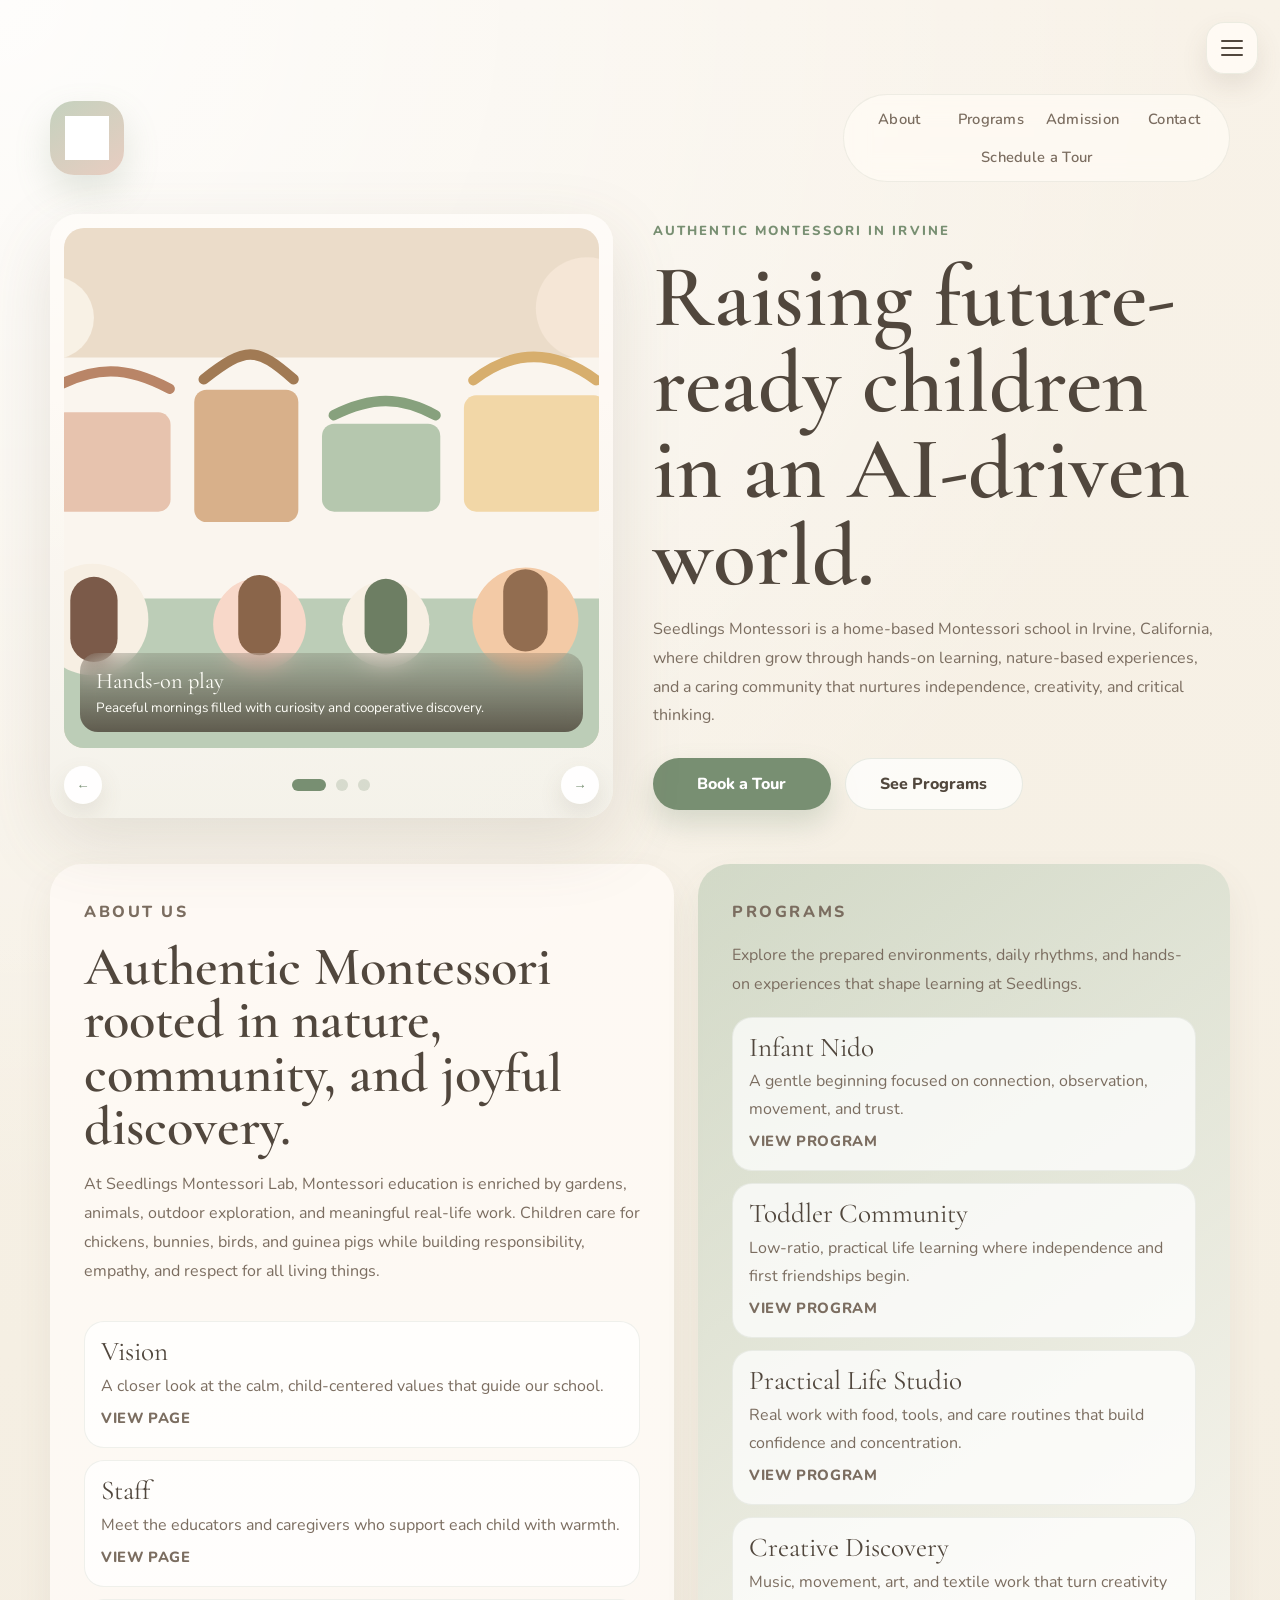
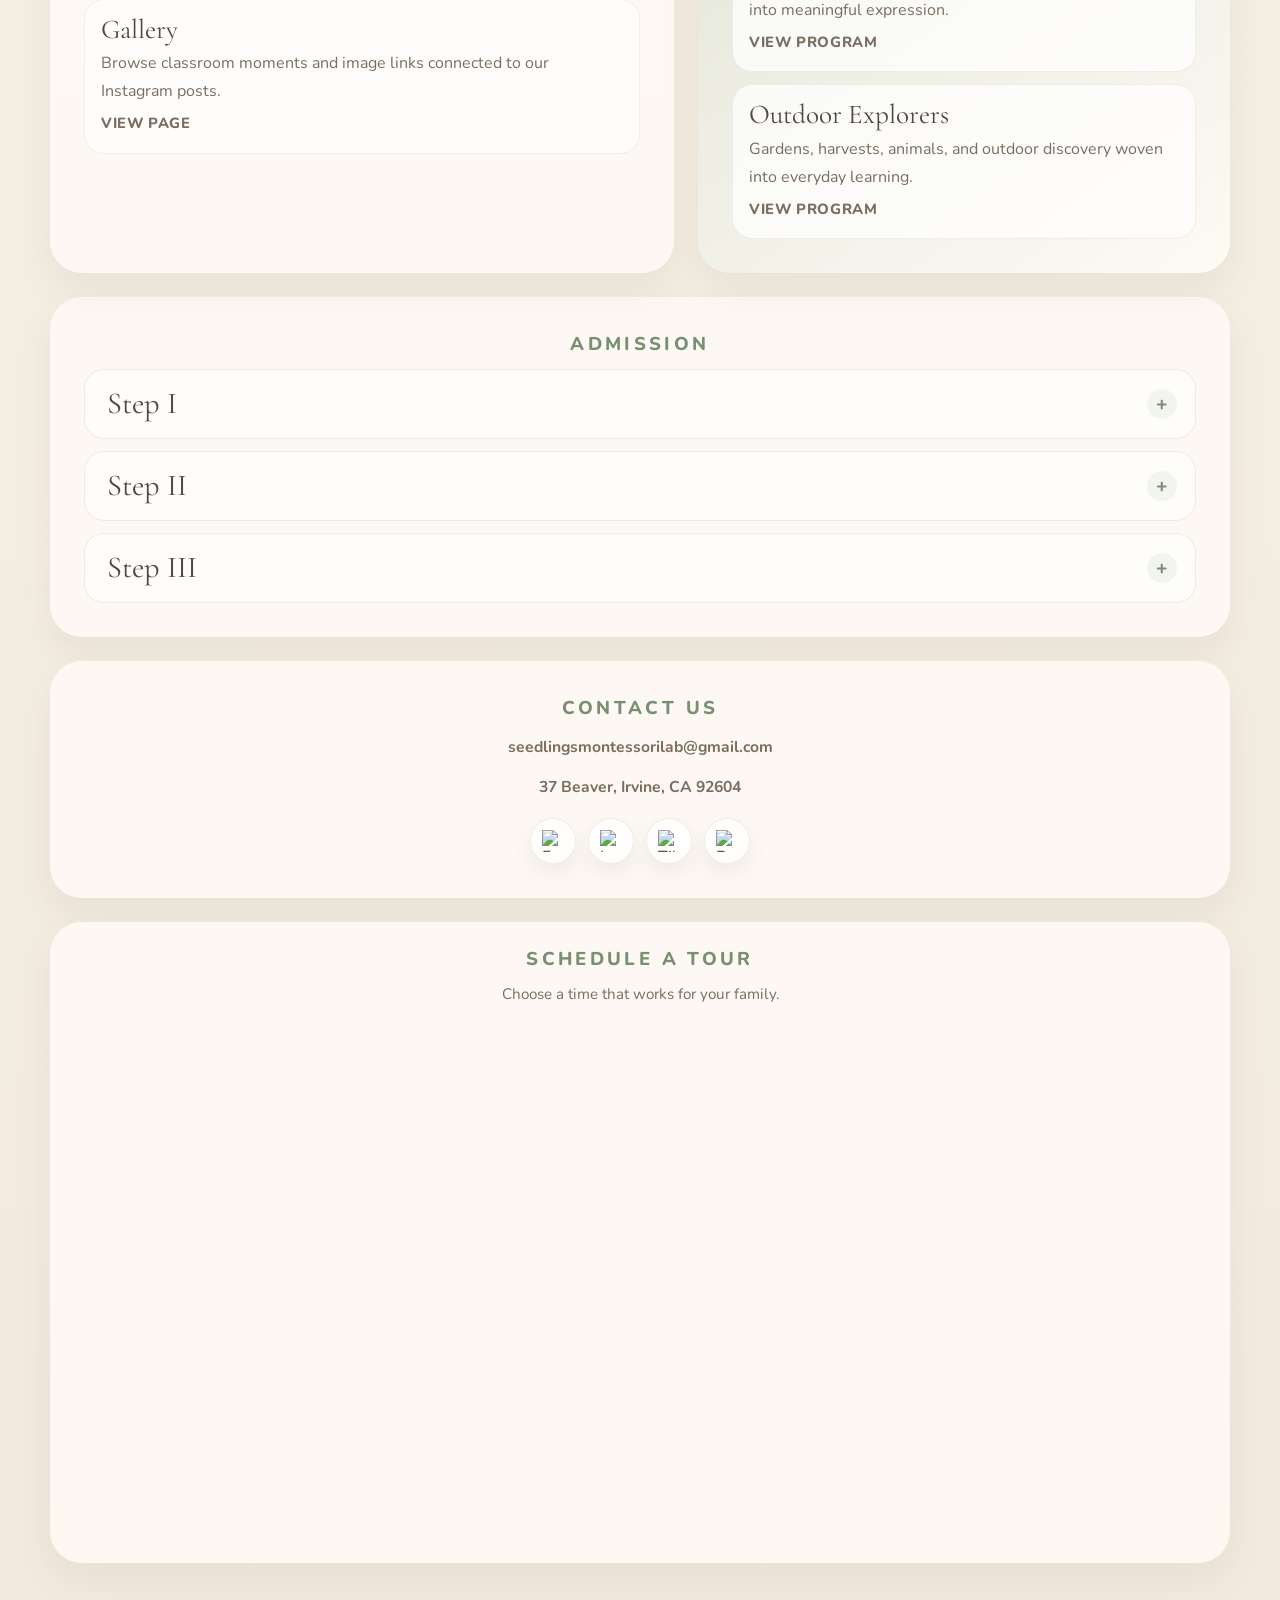
==== commit 21171fae: "version V2" ====
--- a/index.html
+++ b/index.html
@@ -95,11 +95,12 @@
         </section>
 
         <div class="hero-copy">
-          <p class="eyebrow">Warm care, playful learning</p>
-          <h1>A gentle daycare home for bright little explorers.</h1>
+          <p class="eyebrow">Authentic Montessori in Irvine</p>
+          <h1>Raising future-ready children in an AI-driven world.</h1>
           <p class="hero-text">
-            A calm Montessori-inspired space for children to grow through practical life, creative
-            discovery, outdoor wonder, and steady daily rhythms that help families feel at home.
+            Seedlings Montessori is a home-based Montessori school in Irvine, California, where
+            children grow through hands-on learning, nature-based experiences, and a caring
+            community that nurtures independence, creativity, and critical thinking.
           </p>
           <div class="hero-actions">
             <a class="button primary" href="#contact">Book a Tour</a>
@@ -111,11 +112,11 @@
       <section class="info-grid" id="about">
         <article class="info-card about-card">
           <p class="eyebrow">About us</p>
-          <h2>Built for comfort, wonder, and steady routines.</h2>
+          <h2>Authentic Montessori rooted in nature, community, and joyful discovery.</h2>
           <p>
-            Our environment is designed to feel calm, nurturing, and deeply intentional. Each day
-            blends hands-on learning, caring guidance, and peaceful rhythms that support growing
-            independence.
+            At Seedlings Montessori Lab, Montessori education is enriched by gardens, animals,
+            outdoor exploration, and meaningful real-life work. Children care for chickens, bunnies,
+            birds, and guinea pigs while building responsibility, empathy, and respect for all living things.
           </p>
           <div class="about-link-list">
             <a class="program-link-card" href="vision.html">
@@ -139,60 +140,60 @@
         <article class="info-card accent-card programs-card" id="programs">
           <p class="eyebrow">Programs</p>
           <p class="program-intro">
-            Explore five program spaces, each with its own page, gallery, and story.
+            Explore the prepared environments, daily rhythms, and hands-on experiences that shape learning at Seedlings.
           </p>
           <div class="program-link-list">
             <a class="program-link-card" href="infant-nido.html">
               <span class="program-link-title">Infant Nido</span>
-              <span class="program-link-copy">Soft sensory care, bonding, and a peaceful first classroom.</span>
+              <span class="program-link-copy">A gentle beginning focused on connection, observation, movement, and trust.</span>
               <span class="program-link-arrow" aria-hidden="true">View program</span>
             </a>
             <a class="program-link-card" href="toddler-community.html">
               <span class="program-link-title">Toddler Community</span>
-              <span class="program-link-copy">Movement, language, and practical life for busy little hands.</span>
+              <span class="program-link-copy">Low-ratio, practical life learning where independence and first friendships begin.</span>
               <span class="program-link-arrow" aria-hidden="true">View program</span>
             </a>
             <a class="program-link-card" href="practical-life-studio.html">
               <span class="program-link-title">Practical Life Studio</span>
-              <span class="program-link-copy">Real work, concentration, and confidence through daily routines.</span>
+              <span class="program-link-copy">Real work with food, tools, and care routines that build confidence and concentration.</span>
               <span class="program-link-arrow" aria-hidden="true">View program</span>
             </a>
             <a class="program-link-card" href="creative-discovery.html">
               <span class="program-link-title">Creative Discovery</span>
-              <span class="program-link-copy">Art, sensory invitations, and expressive storytelling every week.</span>
+              <span class="program-link-copy">Music, movement, art, and textile work that turn creativity into meaningful expression.</span>
               <span class="program-link-arrow" aria-hidden="true">View program</span>
             </a>
             <a class="program-link-card" href="outdoor-explorers.html">
               <span class="program-link-title">Outdoor Explorers</span>
-              <span class="program-link-copy">Garden walks, open-air play, and nature-rich observation.</span>
+              <span class="program-link-copy">Gardens, harvests, animals, and outdoor discovery woven into everyday learning.</span>
               <span class="program-link-arrow" aria-hidden="true">View program</span>
             </a>
           </div>
         </article>
       </section>
-
+
       <section class="admission-band" id="admission" aria-label="Admission steps">
         <p class="eyebrow section-title">Admission</p>
         <div class="admission-accordion">
           <details class="program-panel">
             <summary>Step I</summary>
             <p>
-              Submit an inquiry and share your child’s age, schedule needs, and anything you would
-              like us to know before your first conversation with our team.
+              Reach out to begin the conversation and share your child’s age, schedule needs, and
+              any questions you have about Montessori, our environment, or your family’s transition.
             </p>
           </details>
           <details class="program-panel">
             <summary>Step II</summary>
             <p>
-              Schedule a tour to visit the classroom, meet the staff, and learn more about our daily
-              rhythm, environment, and program fit for your family.
+              Visit the classroom through a tour, volunteer visit, or parent-child experience so you
+              can see Montessori in action and decide whether Seedlings feels like the right fit.
             </p>
           </details>
           <details class="program-panel">
             <summary>Step III</summary>
             <p>
-              Complete enrollment paperwork and next-step details so we can prepare a smooth and
-              welcoming start for your child.
+              Complete enrollment and next-step details so we can prepare a smooth, individualized,
+              and welcoming start for your child and family.
             </p>
           </details>
         </div>
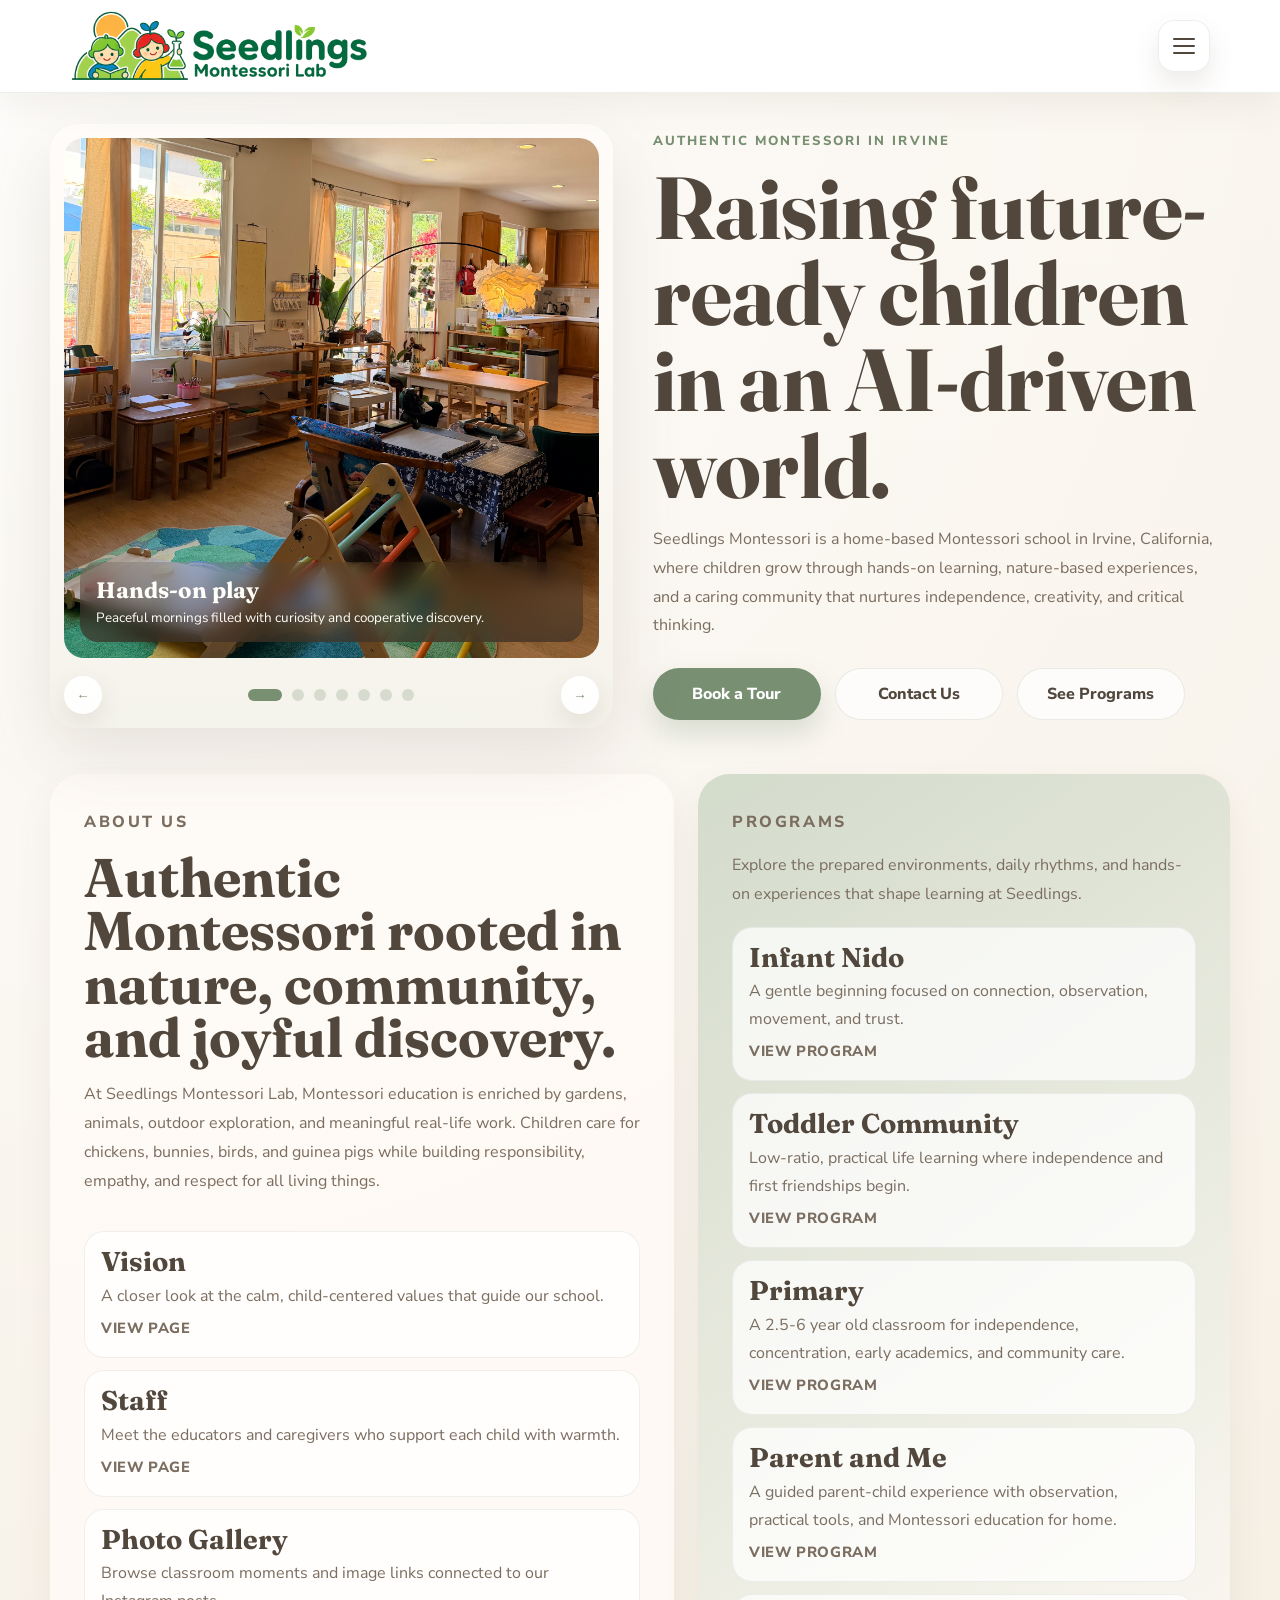
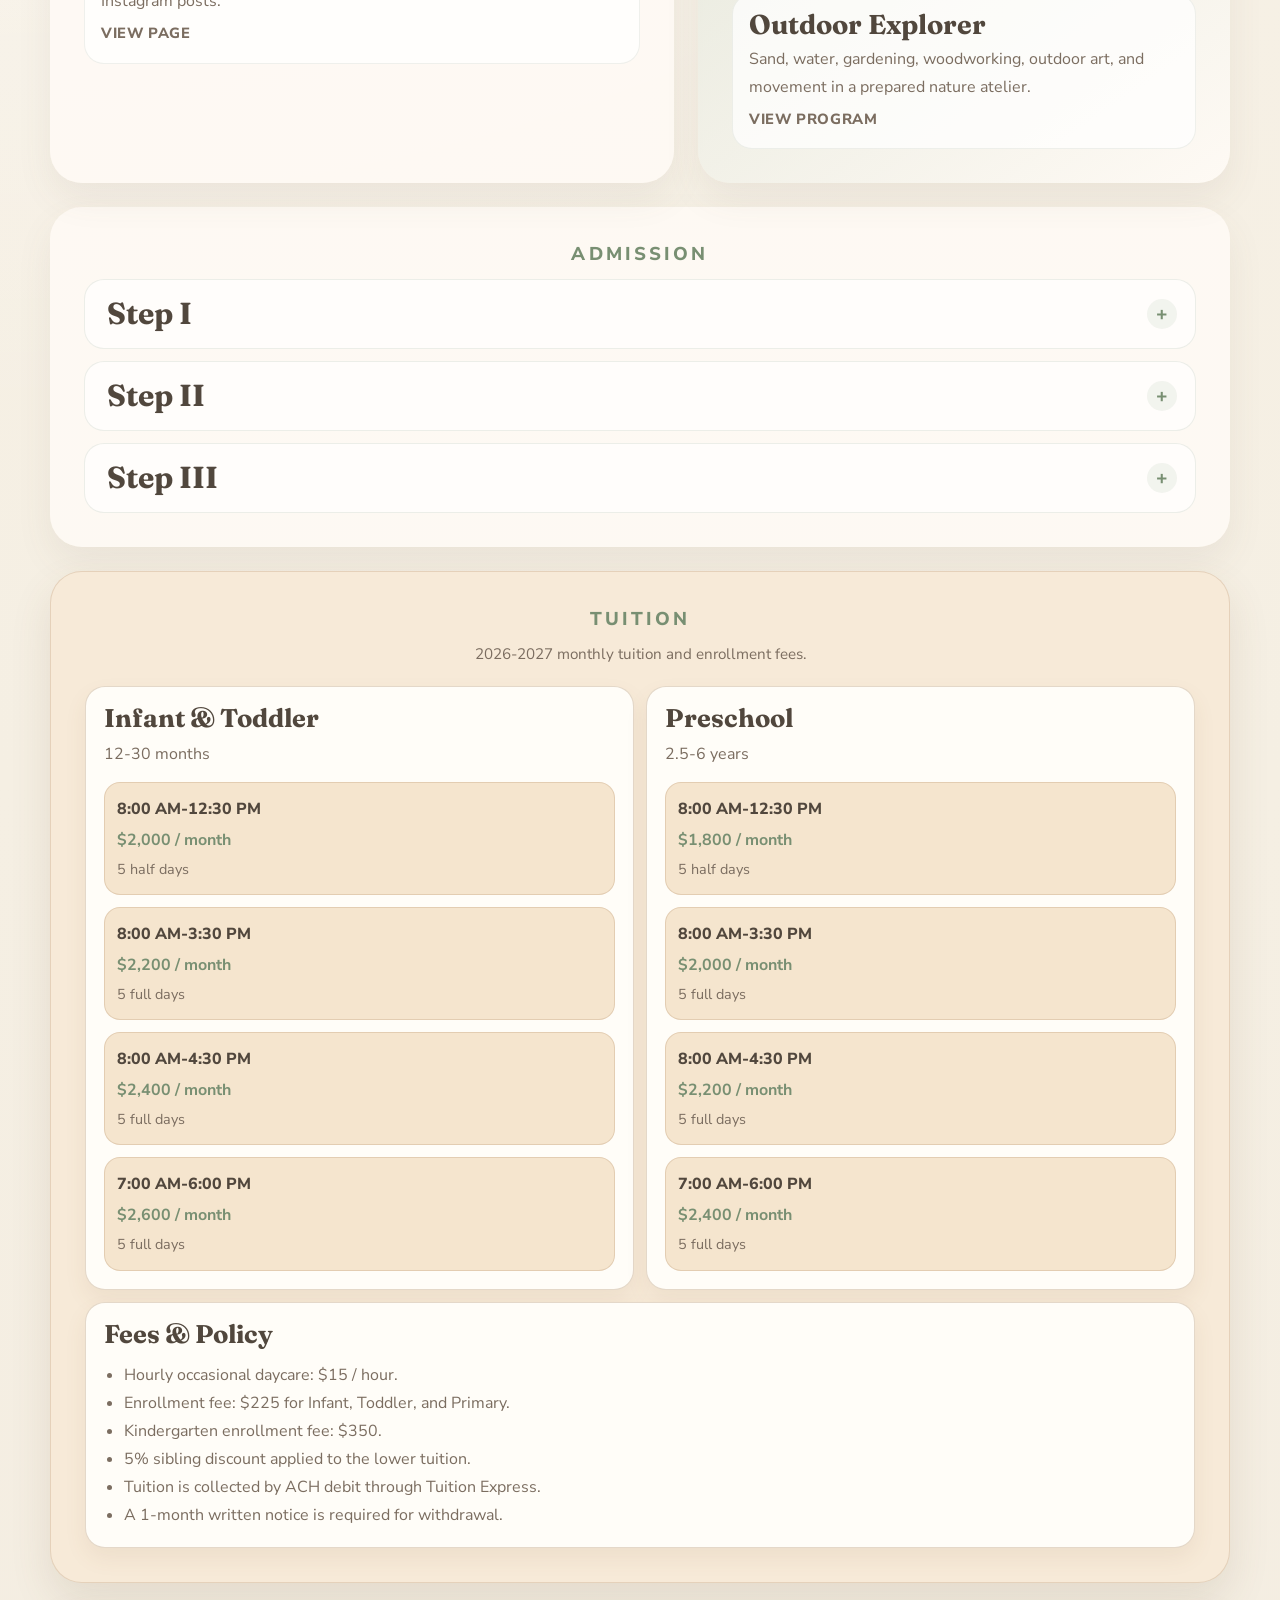
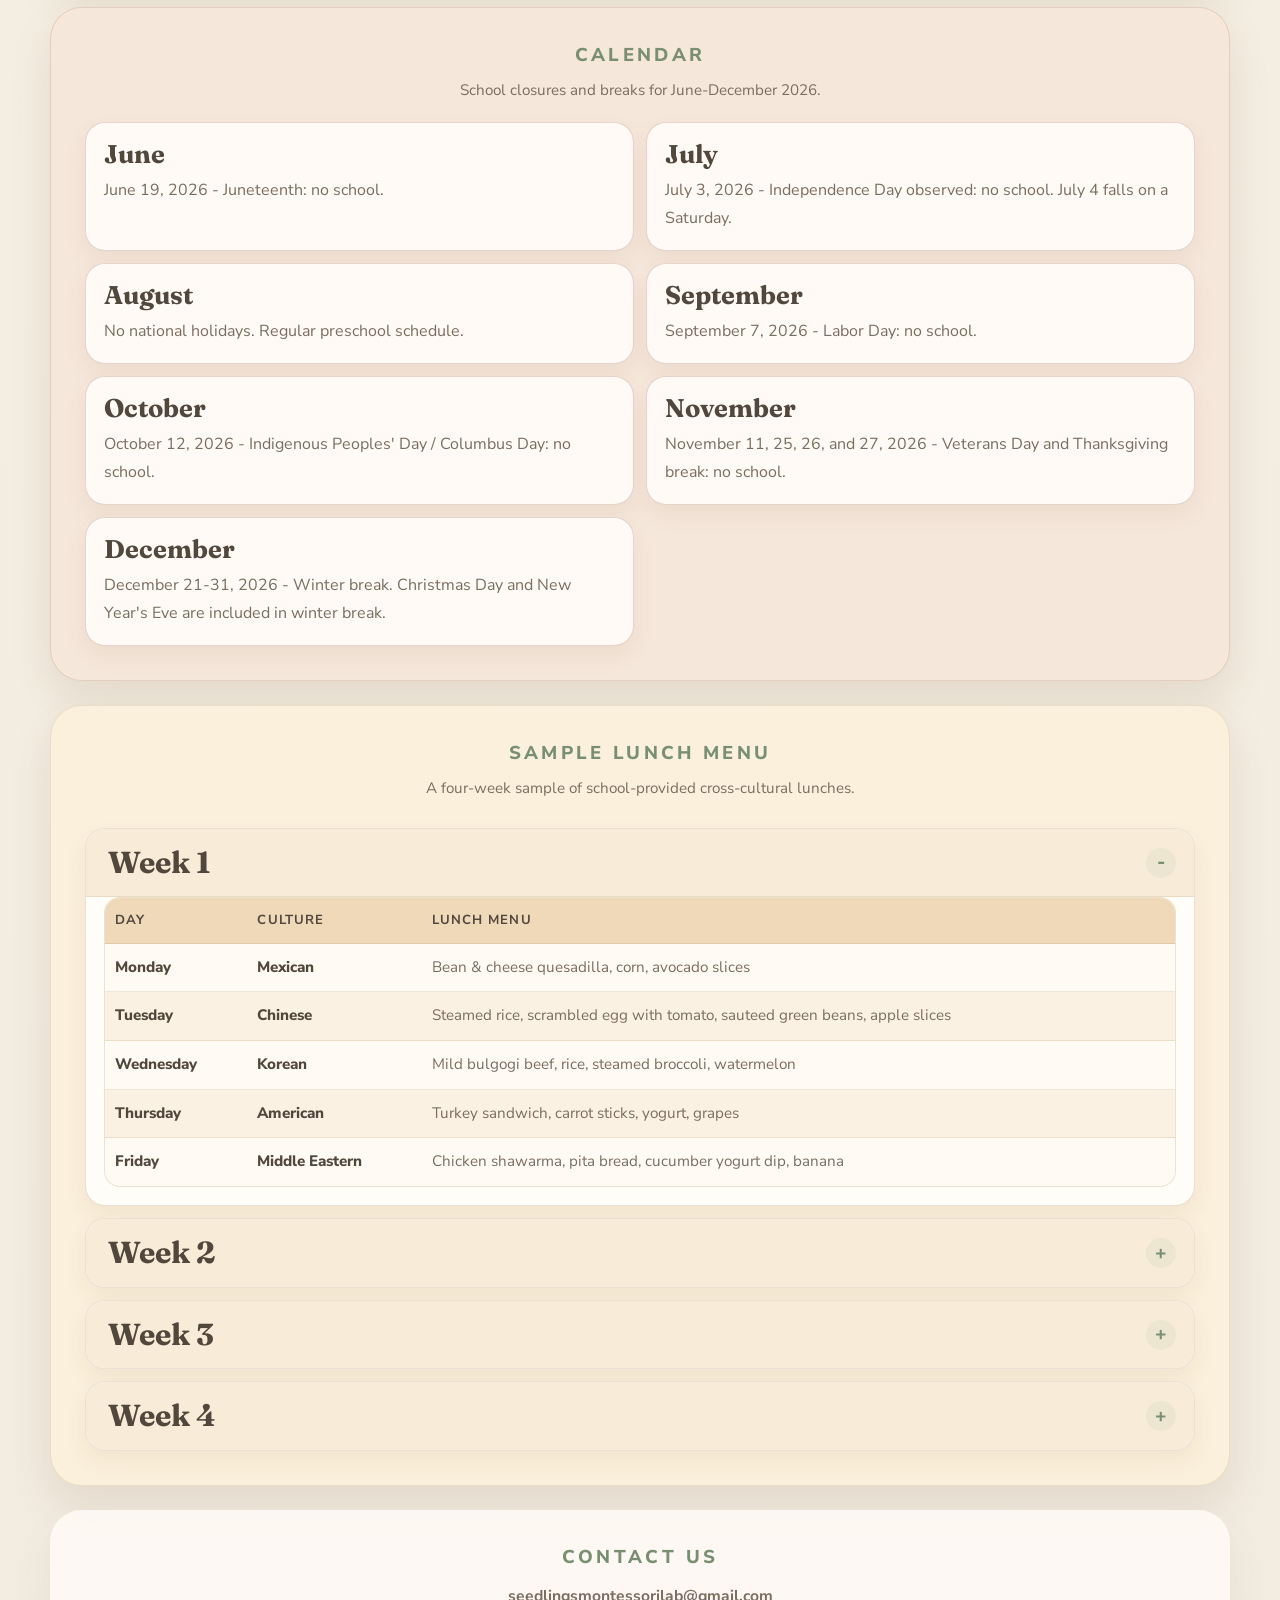
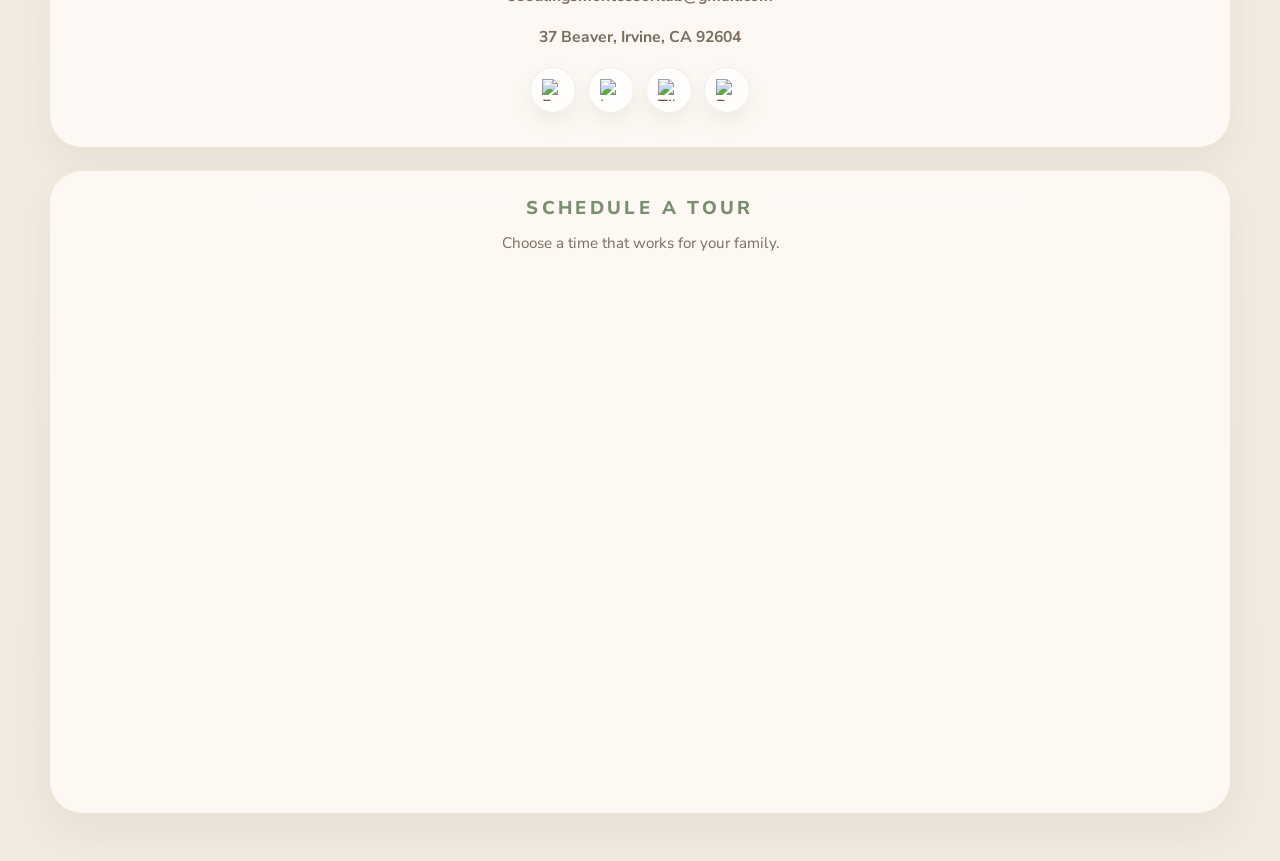
==== commit f1eb62df: "version_v1.0.0" ====
--- a/index.html
+++ b/index.html
@@ -3,10 +3,10 @@
 <head>
   <meta charset="UTF-8">
   <meta name="viewport" content="width=device-width, initial-scale=1.0">
-  <title>Little Sprout Daycare</title>
+  <title>Seedlings Montessori Lab</title>
   <link rel="preconnect" href="https://fonts.googleapis.com">
   <link rel="preconnect" href="https://fonts.gstatic.com" crossorigin>
-  <link href="https://fonts.googleapis.com/css2?family=Cormorant+Garamond:wght@500;600;700&family=Nunito:wght@400;500;600;700&display=swap" rel="stylesheet">
+  <link href="https://fonts.googleapis.com/css2?family=Fraunces:opsz,wght@9..144,600;9..144,700&family=Nunito+Sans:wght@400;500;600;700;800&display=swap" rel="stylesheet">
   <link rel="stylesheet" href="styles.css">
 </head>
 <body>
@@ -24,7 +24,7 @@
           <div class="menu-sublink-list">
             <a class="menu-link menu-sublink" href="vision.html">Vision</a>
             <a class="menu-link menu-sublink" href="staff.html">Staff</a>
-            <a class="menu-link menu-sublink" href="gallery.html">Gallery</a>
+            <a class="menu-link menu-sublink" href="gallery.html">Photo Gallery</a>
           </div>
         </details>
         <details class="menu-group">
@@ -32,24 +32,29 @@
           <div class="menu-sublink-list">
             <a class="menu-link menu-sublink" href="infant-nido.html">Infant Nido</a>
             <a class="menu-link menu-sublink" href="toddler-community.html">Toddler Community</a>
-            <a class="menu-link menu-sublink" href="practical-life-studio.html">Practical Life Studio</a>
-            <a class="menu-link menu-sublink" href="creative-discovery.html">Creative Discovery</a>
-            <a class="menu-link menu-sublink" href="outdoor-explorers.html">Outdoor Explorers</a>
+            <a class="menu-link menu-sublink" href="practical-life-studio.html">Primary</a>
+            <a class="menu-link menu-sublink" href="creative-discovery.html">Parent and Me</a>
+            <a class="menu-link menu-sublink" href="outdoor-explorers.html">Outdoor Explorer</a>
           </div>
         </details>
         <a class="menu-link" href="index.html#admission">Admission</a>
+        <a class="menu-link" href="index.html#tuition">Tuition</a>
+        <a class="menu-link" href="index.html#calendar">Calendar</a>
+        <a class="menu-link" href="index.html#lunch-menu">Lunch Menu</a>
         <a class="menu-link" href="index.html#schedule-tour">Schedule a Tour</a>
       </div>
     </div>
   </nav>
   <div class="page-shell">
     <header class="site-header">
-      <a class="brand" href="#top" aria-label="Little Sprout Daycare Home">
-        <img src="assets/white.png" alt="Little Sprout Daycare logo placeholder">
+      <a class="brand" href="#top" aria-label="Seedlings Montessori Lab Home">
+        <img src="images/logo.png" alt="Seedlings Montessori Lab logo">
       </a>
       <nav class="site-nav" aria-label="Main navigation">
         <a href="#about">About</a>
         <a href="#programs">Programs</a>
+        <a href="#tuition">Tuition</a>
+        <a href="#calendar">Calendar</a>
         <a href="#admission">Admission</a>
         <a href="#contact">Contact</a>
         <a href="#schedule-tour">Schedule a Tour</a>
@@ -58,38 +63,70 @@
 
     <main id="top">
       <section class="hero">
-        <section class="gallery-card gallery-root" id="gallery" aria-label="Daycare gallery">
-          <div class="gallery-track">
-            <article class="slide active">
-              <img src="assets/gallery-1.svg" alt="Children playing with blocks in a warm daycare room">
-              <div class="slide-caption">
-                <span>Hands-on play</span>
-                <p>Peaceful mornings filled with curiosity and cooperative discovery.</p>
-              </div>
-            </article>
-            <article class="slide">
-              <img src="assets/gallery-2.svg" alt="Children doing art activities at daycare">
-              <div class="slide-caption">
-                <span>Creative expression</span>
-                <p>Art tables, sensory activities, and room to imagine something new.</p>
-              </div>
-            </article>
-            <article class="slide">
-              <img src="assets/gallery-3.svg" alt="Children and teacher during circle time">
-              <div class="slide-caption">
-                <span>Circle time</span>
-                <p>Gentle routines that help little ones feel safe, seen, and confident.</p>
-              </div>
-            </article>
-          </div>
+        <section class="gallery-card gallery-root" id="gallery" aria-label="Daycare photo gallery">
+          <div class="gallery-track">
+            <article class="slide active">
+              <img src="images/首页画廊/1.jpg" alt="Children exploring a prepared Montessori classroom" loading="eager" decoding="async">
+              <div class="slide-caption">
+                <span>Hands-on play</span>
+                <p>Peaceful mornings filled with curiosity and cooperative discovery.</p>
+              </div>
+            </article>
+            <article class="slide">
+              <img src="images/首页画廊/2.jpg" alt="Children doing Montessori activities together" loading="lazy" decoding="async">
+              <div class="slide-caption">
+                <span>Creative expression</span>
+                <p>Art tables, sensory activities, and room to imagine something new.</p>
+              </div>
+            </article>
+            <article class="slide">
+              <img src="images/首页画廊/3.jpg" alt="Teacher guiding children in a warm learning space" loading="lazy" decoding="async">
+              <div class="slide-caption">
+                <span>Circle time</span>
+                <p>Gentle routines that help little ones feel safe, seen, and confident.</p>
+              </div>
+            </article>
+            <article class="slide">
+              <img src="images/首页画廊/4.jpg" alt="Children working with classroom materials" loading="lazy" decoding="async">
+              <div class="slide-caption">
+                <span>Prepared environment</span>
+                <p>Low shelves, calm rhythms, and meaningful choices support independence.</p>
+              </div>
+            </article>
+            <article class="slide">
+              <img src="images/首页画廊/5.png" alt="Montessori classroom detail at Seedlings Montessori Lab" loading="lazy" decoding="async">
+              <div class="slide-caption">
+                <span>Beautiful details</span>
+                <p>Thoughtful materials invite focus, care, and joyful repetition.</p>
+              </div>
+            </article>
+            <article class="slide">
+              <img src="images/首页画廊/6.jpg" alt="Children learning through play and movement" loading="lazy" decoding="async">
+              <div class="slide-caption">
+                <span>Whole-child growth</span>
+                <p>Movement, conversation, and hands-on work help children grow with confidence.</p>
+              </div>
+            </article>
+            <article class="slide">
+              <img src="images/首页画廊/7.jpg" alt="Warm Montessori classroom moment" loading="lazy" decoding="async">
+              <div class="slide-caption">
+                <span>Daily connection</span>
+                <p>A small community where children are known, respected, and encouraged.</p>
+              </div>
+            </article>
+          </div>
 
           <div class="gallery-controls" aria-label="Slideshow controls">
             <button class="gallery-button" type="button" data-direction="prev" aria-label="Previous slide">&#8592;</button>
             <div class="gallery-dots" role="tablist" aria-label="Select slide">
-              <button class="dot active" type="button" aria-label="Show slide 1" aria-pressed="true"></button>
-              <button class="dot" type="button" aria-label="Show slide 2" aria-pressed="false"></button>
-              <button class="dot" type="button" aria-label="Show slide 3" aria-pressed="false"></button>
-            </div>
+              <button class="dot active" type="button" aria-label="Show slide 1" aria-pressed="true"></button>
+              <button class="dot" type="button" aria-label="Show slide 2" aria-pressed="false"></button>
+              <button class="dot" type="button" aria-label="Show slide 3" aria-pressed="false"></button>
+              <button class="dot" type="button" aria-label="Show slide 4" aria-pressed="false"></button>
+              <button class="dot" type="button" aria-label="Show slide 5" aria-pressed="false"></button>
+              <button class="dot" type="button" aria-label="Show slide 6" aria-pressed="false"></button>
+              <button class="dot" type="button" aria-label="Show slide 7" aria-pressed="false"></button>
+            </div>
             <button class="gallery-button" type="button" data-direction="next" aria-label="Next slide">&#8594;</button>
           </div>
         </section>
@@ -103,10 +140,11 @@
             community that nurtures independence, creativity, and critical thinking.
           </p>
           <div class="hero-actions">
-            <a class="button primary" href="#contact">Book a Tour</a>
+            <a class="button primary" href="#schedule-tour">Book a Tour</a>
+            <a class="button secondary" href="#contact">Contact Us</a>
             <a class="button secondary" href="#programs">See Programs</a>
-          </div>
-        </div>
+          </div>
+        </div>
       </section>
 
       <section class="info-grid" id="about">
@@ -130,7 +168,7 @@
               <span class="program-link-arrow" aria-hidden="true">View page</span>
             </a>
             <a class="program-link-card" href="gallery.html">
-              <span class="program-link-title">Gallery</span>
+              <span class="program-link-title">Photo Gallery</span>
               <span class="program-link-copy">Browse classroom moments and image links connected to our Instagram posts.</span>
               <span class="program-link-arrow" aria-hidden="true">View page</span>
             </a>
@@ -154,18 +192,18 @@
               <span class="program-link-arrow" aria-hidden="true">View program</span>
             </a>
             <a class="program-link-card" href="practical-life-studio.html">
-              <span class="program-link-title">Practical Life Studio</span>
-              <span class="program-link-copy">Real work with food, tools, and care routines that build confidence and concentration.</span>
+              <span class="program-link-title">Primary</span>
+              <span class="program-link-copy">A 2.5-6 year old classroom for independence, concentration, early academics, and community care.</span>
               <span class="program-link-arrow" aria-hidden="true">View program</span>
             </a>
             <a class="program-link-card" href="creative-discovery.html">
-              <span class="program-link-title">Creative Discovery</span>
-              <span class="program-link-copy">Music, movement, art, and textile work that turn creativity into meaningful expression.</span>
+              <span class="program-link-title">Parent and Me</span>
+              <span class="program-link-copy">A guided parent-child experience with observation, practical tools, and Montessori education for home.</span>
               <span class="program-link-arrow" aria-hidden="true">View program</span>
             </a>
             <a class="program-link-card" href="outdoor-explorers.html">
-              <span class="program-link-title">Outdoor Explorers</span>
-              <span class="program-link-copy">Gardens, harvests, animals, and outdoor discovery woven into everyday learning.</span>
+              <span class="program-link-title">Outdoor Explorer</span>
+              <span class="program-link-copy">Sand, water, gardening, woodworking, outdoor art, and movement in a prepared nature atelier.</span>
               <span class="program-link-arrow" aria-hidden="true">View program</span>
             </a>
           </div>
@@ -178,8 +216,8 @@
           <details class="program-panel">
             <summary>Step I</summary>
             <p>
-              Reach out to begin the conversation and share your child’s age, schedule needs, and
-              any questions you have about Montessori, our environment, or your family’s transition.
+              Reach out to begin the conversation and share your child's age, schedule needs, and
+              any questions you have about Montessori, our environment, or your family's transition.
             </p>
           </details>
           <details class="program-panel">
@@ -195,6 +233,152 @@
               Complete enrollment and next-step details so we can prepare a smooth, individualized,
               and welcoming start for your child and family.
             </p>
+          </details>
+        </div>
+      </section>
+
+      <section class="detail-band" id="tuition" aria-label="Tuition and fees">
+        <div class="detail-band-header">
+          <p class="eyebrow section-title">Tuition</p>
+          <p class="section-description">2026-2027 monthly tuition and enrollment fees.</p>
+        </div>
+        <div class="detail-grid tuition-grid">
+          <article class="detail-item">
+            <h3>Infant & Toddler</h3>
+            <p class="detail-note">12-30 months</p>
+            <ul class="price-list">
+              <li><span>8:00 AM-12:30 PM</span><strong>$2,000 / month</strong><em>5 half days</em></li>
+              <li><span>8:00 AM-3:30 PM</span><strong>$2,200 / month</strong><em>5 full days</em></li>
+              <li><span>8:00 AM-4:30 PM</span><strong>$2,400 / month</strong><em>5 full days</em></li>
+              <li><span>7:00 AM-6:00 PM</span><strong>$2,600 / month</strong><em>5 full days</em></li>
+            </ul>
+          </article>
+          <article class="detail-item">
+            <h3>Preschool</h3>
+            <p class="detail-note">2.5-6 years</p>
+            <ul class="price-list">
+              <li><span>8:00 AM-12:30 PM</span><strong>$1,800 / month</strong><em>5 half days</em></li>
+              <li><span>8:00 AM-3:30 PM</span><strong>$2,000 / month</strong><em>5 full days</em></li>
+              <li><span>8:00 AM-4:30 PM</span><strong>$2,200 / month</strong><em>5 full days</em></li>
+              <li><span>7:00 AM-6:00 PM</span><strong>$2,400 / month</strong><em>5 full days</em></li>
+            </ul>
+          </article>
+          <article class="detail-item">
+            <h3>Fees & Policy</h3>
+            <ul class="detail-list">
+              <li>Hourly occasional daycare: $15 / hour.</li>
+              <li>Enrollment fee: $225 for Infant, Toddler, and Primary.</li>
+              <li>Kindergarten enrollment fee: $350.</li>
+              <li>5% sibling discount applied to the lower tuition.</li>
+              <li>Tuition is collected by ACH debit through Tuition Express.</li>
+              <li>A 1-month written notice is required for withdrawal.</li>
+            </ul>
+          </article>
+        </div>
+      </section>
+
+      <section class="detail-band" id="calendar" aria-label="School calendar">
+        <div class="detail-band-header">
+          <p class="eyebrow section-title">Calendar</p>
+          <p class="section-description">School closures and breaks for June-December 2026.</p>
+        </div>
+        <div class="calendar-list">
+          <article class="detail-item">
+            <h3>June</h3>
+            <p>June 19, 2026 - Juneteenth: no school.</p>
+          </article>
+          <article class="detail-item">
+            <h3>July</h3>
+            <p>July 3, 2026 - Independence Day observed: no school. July 4 falls on a Saturday.</p>
+          </article>
+          <article class="detail-item">
+            <h3>August</h3>
+            <p>No national holidays. Regular preschool schedule.</p>
+          </article>
+          <article class="detail-item">
+            <h3>September</h3>
+            <p>September 7, 2026 - Labor Day: no school.</p>
+          </article>
+          <article class="detail-item">
+            <h3>October</h3>
+            <p>October 12, 2026 - Indigenous Peoples' Day / Columbus Day: no school.</p>
+          </article>
+          <article class="detail-item">
+            <h3>November</h3>
+            <p>November 11, 25, 26, and 27, 2026 - Veterans Day and Thanksgiving break: no school.</p>
+          </article>
+          <article class="detail-item">
+            <h3>December</h3>
+            <p>December 21-31, 2026 - Winter break. Christmas Day and New Year's Eve are included in winter break.</p>
+          </article>
+        </div>
+      </section>
+
+      <section class="detail-band" id="lunch-menu" aria-label="Sample lunch menu">
+        <div class="detail-band-header">
+          <p class="eyebrow section-title">Sample Lunch Menu</p>
+          <p class="section-description">A four-week sample of school-provided cross-cultural lunches.</p>
+        </div>
+        <div class="program-accordion menu-accordion">
+          <details class="program-panel" open>
+            <summary>Week 1</summary>
+            <div class="menu-table-wrap">
+              <table class="menu-table">
+                <thead><tr><th>Day</th><th>Culture</th><th>Lunch Menu</th></tr></thead>
+                <tbody>
+                  <tr><td>Monday</td><td>Mexican</td><td>Bean & cheese quesadilla, corn, avocado slices</td></tr>
+                  <tr><td>Tuesday</td><td>Chinese</td><td>Steamed rice, scrambled egg with tomato, sauteed green beans, apple slices</td></tr>
+                  <tr><td>Wednesday</td><td>Korean</td><td>Mild bulgogi beef, rice, steamed broccoli, watermelon</td></tr>
+                  <tr><td>Thursday</td><td>American</td><td>Turkey sandwich, carrot sticks, yogurt, grapes</td></tr>
+                  <tr><td>Friday</td><td>Middle Eastern</td><td>Chicken shawarma, pita bread, cucumber yogurt dip, banana</td></tr>
+                </tbody>
+              </table>
+            </div>
+          </details>
+          <details class="program-panel">
+            <summary>Week 2</summary>
+            <div class="menu-table-wrap">
+              <table class="menu-table">
+                <thead><tr><th>Day</th><th>Culture</th><th>Lunch Menu</th></tr></thead>
+                <tbody>
+                  <tr><td>Monday</td><td>Mexican</td><td>Chicken taco, black beans, corn, pineapple</td></tr>
+                  <tr><td>Tuesday</td><td>Chinese</td><td>Chicken fried rice, peas, mandarin oranges</td></tr>
+                  <tr><td>Wednesday</td><td>Korean</td><td>Japchae, spinach, pear slices</td></tr>
+                  <tr><td>Thursday</td><td>American</td><td>Mac & cheese, peas, apple slices</td></tr>
+                  <tr><td>Friday</td><td>Middle Eastern</td><td>Falafel, hummus, pita, cherry tomatoes, melon</td></tr>
+                </tbody>
+              </table>
+            </div>
+          </details>
+          <details class="program-panel">
+            <summary>Week 3</summary>
+            <div class="menu-table-wrap">
+              <table class="menu-table">
+                <thead><tr><th>Day</th><th>Culture</th><th>Lunch Menu</th></tr></thead>
+                <tbody>
+                  <tr><td>Monday</td><td>Mexican</td><td>Rice & bean burrito, cucumber slices, mango</td></tr>
+                  <tr><td>Tuesday</td><td>Chinese</td><td>Chicken stir-fry, rice, bok choy, orange slices</td></tr>
+                  <tr><td>Wednesday</td><td>Korean</td><td>Chicken rice bowl, steamed zucchini, apple</td></tr>
+                  <tr><td>Thursday</td><td>American</td><td>Mini meatballs, pasta, green beans, banana</td></tr>
+                  <tr><td>Friday</td><td>Middle Eastern</td><td>Lentil soup, pita bread, yogurt, grapes</td></tr>
+                </tbody>
+              </table>
+            </div>
+          </details>
+          <details class="program-panel">
+            <summary>Week 4</summary>
+            <div class="menu-table-wrap">
+              <table class="menu-table">
+                <thead><tr><th>Day</th><th>Culture</th><th>Lunch Menu</th></tr></thead>
+                <tbody>
+                  <tr><td>Monday</td><td>Mexican</td><td>Cheese enchilada, rice, beans, watermelon</td></tr>
+                  <tr><td>Tuesday</td><td>Chinese</td><td>Dumplings, steamed broccoli, rice, pear</td></tr>
+                  <tr><td>Wednesday</td><td>Korean</td><td>Mild kimchi fried rice, egg, cucumber, apple</td></tr>
+                  <tr><td>Thursday</td><td>American</td><td>Grilled chicken, mashed potatoes, carrots, berries</td></tr>
+                  <tr><td>Friday</td><td>Middle Eastern</td><td>Chicken kebab, rice, hummus, cucumber, orange</td></tr>
+                </tbody>
+              </table>
+            </div>
           </details>
         </div>
       </section>
--- a/styles.css
+++ b/styles.css
@@ -1,10 +1,18 @@
 :root {
-  --bg: #f5efe3;
-  --bg-soft: #fbf7f0;
-  --sand: #e7dac3;
-  --sage: #b8c8b1;
-  --sage-deep: #788f72;
-  --rose: #e6c8bb;
+  --bg: #f5efe3;
+  --bg-soft: #fbf7f0;
+  --sand: #e7dac3;
+  --section-bg: #f6ead8;
+  --section-card: #fffdf8;
+  --section-accent: #f4e3cb;
+  --section-accent-strong: #ead0ad;
+  --section-border: rgba(143, 96, 53, 0.24);
+  --section-line: rgba(143, 96, 53, 0.18);
+  --section-row-a: #fffaf2;
+  --section-row-b: #f8eedf;
+  --sage: #b8c8b1;
+  --sage-deep: #788f72;
+  --rose: #e6c8bb;
   --text: #51473d;
   --muted: #7b6d60;
   --white: #ffffff;
@@ -22,7 +30,7 @@
 body {
   margin: 0;
   min-height: 100vh;
-  font-family: "Nunito", sans-serif;
+  font-family: "Nunito Sans", "Nunito", sans-serif;
   color: var(--text);
   background:
     radial-gradient(circle at top left, rgba(255, 255, 255, 0.85), transparent 35%),
@@ -31,18 +39,29 @@
 
 .history-nav {
   position: fixed;
-  top: 14px;
-  right: 14px;
+  top: 0;
+  left: 0;
+  right: 0;
   z-index: 20;
-  display: grid;
-  justify-items: end;
-  gap: 8px;
-  padding: 0;
-  border-radius: 24px;
-  background: transparent;
-  border: none;
-  box-shadow: none;
-  backdrop-filter: none;
+  display: flex;
+  align-items: center;
+  justify-content: space-between;
+  gap: 18px;
+  min-height: 84px;
+  padding: 10px max(16px, calc((100vw - 1180px) / 2 + 20px));
+  border-radius: 0;
+  background: rgba(255, 255, 255, 0.96);
+  border-bottom: 1px solid rgba(120, 143, 114, 0.14);
+  box-shadow: 0 12px 30px rgba(108, 93, 72, 0.08);
+  backdrop-filter: blur(14px);
+}
+
+.history-nav::before {
+  content: "";
+  flex: 0 0 auto;
+  width: 300px;
+  height: 72px;
+  background: url("images/logo_row_transparent.png") left center / contain no-repeat;
 }
 
 .history-nav.is-open .menu-panel {
@@ -51,11 +70,12 @@
 
 .history-button {
   border: none;
+  flex: 0 0 auto;
   width: 52px;
   height: 52px;
   padding: 0;
-  border-radius: 18px;
-  background: rgba(255, 251, 245, 0.92);
+  border-radius: 16px;
+  background: rgba(255, 255, 255, 0.94);
   color: var(--text);
   font-family: inherit;
   font-size: 0.9rem;
@@ -75,6 +95,10 @@
   gap: 5px;
 }
 
+.menu-toggle::before {
+  content: none;
+}
+
 .menu-bar {
   display: block;
   width: 22px;
@@ -84,6 +108,9 @@
 }
 
 .menu-panel {
+  position: absolute;
+  top: calc(100% + 10px);
+  right: max(16px, calc((100vw - 1180px) / 2 + 20px));
   display: none;
   width: min(300px, calc(100vw - 24px));
   padding: 10px;
@@ -169,6 +196,10 @@
   box-shadow: 0 10px 20px rgba(108, 93, 72, 0.1);
 }
 
+.history-button:hover {
+  background: rgba(255, 255, 255, 1);
+}
+
 .history-button:focus-visible,
 .menu-group-summary:focus-visible,
 .menu-link:focus-visible {
@@ -176,29 +207,37 @@
   outline-offset: 3px;
 }
 
-img {
-  display: block;
-  max-width: 100%;
-}
-
-a {
-  color: inherit;
-  text-decoration: none;
-}
+img {
+  display: block;
+  max-width: 100%;
+}
+
+[id] {
+  scroll-margin-top: 110px;
+}
+
+a {
+  color: inherit;
+  text-decoration: none;
+}
 
 .page-shell {
   width: min(100% - 20px, 760px);
   margin: 0 auto;
-  padding: 78px 0 48px;
-}
-
-.site-header {
-  display: flex;
-  flex-direction: column;
+  padding: 116px 0 48px;
+}
+
+.site-header {
+  display: none;
+  flex-direction: column;
   align-items: flex-start;
   gap: 16px;
-  padding: 6px 0 18px;
-}
+  padding: 6px 0 18px;
+}
+
+.site-header > .brand {
+  display: none;
+}
 
 .brand {
   width: 74px;
@@ -269,12 +308,12 @@
 }
 
 h1,
-h2 {
-  margin: 0;
-  font-family: "Cormorant Garamond", serif;
-  font-weight: 600;
-  line-height: 0.98;
-}
+h2 {
+  margin: 0;
+  font-family: "Fraunces", Georgia, serif;
+  font-weight: 700;
+  line-height: 0.98;
+}
 
 h1 {
   font-size: clamp(2.9rem, 12vw, 5.5rem);
@@ -292,12 +331,13 @@
   color: var(--muted);
 }
 
-.hero-actions {
-  display: flex;
-  flex-direction: column;
-  gap: 14px;
-  margin-top: 28px;
-}
+.hero-actions {
+  display: flex;
+  flex-direction: column;
+  flex-wrap: wrap;
+  gap: 14px;
+  margin-top: 28px;
+}
 
 .button {
   display: inline-flex;
@@ -397,12 +437,13 @@
   backdrop-filter: blur(10px);
 }
 
-.slide-caption span {
-  display: block;
-  font-family: "Cormorant Garamond", serif;
-  font-size: 1.4rem;
-  margin-bottom: 4px;
-}
+.slide-caption span {
+  display: block;
+  font-family: "Fraunces", Georgia, serif;
+  font-weight: 700;
+  font-size: 1.4rem;
+  margin-bottom: 4px;
+}
 
 .slide-caption p {
   margin: 0;
@@ -435,12 +476,13 @@
   box-shadow: 0 10px 24px rgba(108, 93, 72, 0.12);
 }
 
-.gallery-dots {
-  display: flex;
-  align-items: center;
-  justify-content: center;
-  gap: 10px;
-}
+.gallery-dots {
+  display: flex;
+  flex-wrap: wrap;
+  align-items: center;
+  justify-content: center;
+  gap: 10px;
+}
 
 .dot {
   width: 12px;
@@ -513,7 +555,8 @@
 }
 
 .program-link-title {
-  font-family: "Cormorant Garamond", serif;
+  font-family: "Fraunces", Georgia, serif;
+  font-weight: 700;
   font-size: 1.7rem;
   line-height: 1;
   color: var(--text);
@@ -571,6 +614,197 @@
   display: grid;
   gap: 12px;
   text-align: left;
+}
+
+.detail-band {
+  display: grid;
+  gap: 18px;
+  margin-top: 18px;
+  padding: 22px 18px;
+  border-radius: 26px;
+  background: var(--section-bg);
+  border: 1px solid var(--section-line);
+  box-shadow: 0 18px 42px rgba(108, 81, 52, 0.12);
+}
+
+#tuition.detail-band {
+  --section-bg: #f7ead8;
+  --section-card: #fffdf8;
+  --section-accent: #f5e5ce;
+  --section-accent-strong: #ead1ae;
+  --section-border: rgba(143, 96, 53, 0.24);
+  --section-line: rgba(143, 96, 53, 0.18);
+}
+
+#calendar.detail-band {
+  --section-bg: #f6e7db;
+  --section-card: #fffaf5;
+  --section-accent: #f2dfd3;
+  --section-accent-strong: #e8cbb8;
+  --section-border: rgba(140, 86, 62, 0.23);
+  --section-line: rgba(140, 86, 62, 0.17);
+}
+
+#lunch-menu.detail-band {
+  --section-bg: #fbf0dc;
+  --section-card: #fffdf7;
+  --section-accent: #f8ecd8;
+  --section-accent-strong: #efd9b8;
+  --section-border: rgba(139, 96, 40, 0.18);
+  --section-line: rgba(139, 96, 40, 0.13);
+  --section-row-a: #fffbf4;
+  --section-row-b: #fbf1e2;
+}
+
+.detail-band-header {
+  display: grid;
+  justify-items: center;
+  gap: 10px;
+  text-align: center;
+}
+
+.detail-grid,
+.calendar-list {
+  display: grid;
+  gap: 12px;
+}
+
+.detail-item {
+  padding: 18px;
+  border-radius: 20px;
+  background: var(--section-card);
+  border: 1px solid var(--section-border);
+  box-shadow: 0 10px 22px rgba(124, 84, 48, 0.08);
+}
+
+.detail-item h3 {
+  margin: 0 0 8px;
+  font-family: "Fraunces", Georgia, serif;
+  font-weight: 700;
+  font-size: 1.6rem;
+  line-height: 1.05;
+  color: var(--text);
+}
+
+.detail-item p,
+.detail-item li {
+  color: var(--muted);
+  line-height: 1.75;
+}
+
+.detail-item p,
+.detail-note {
+  margin: 0;
+}
+
+.price-list,
+.detail-list,
+.time-list {
+  margin: 14px 0 0;
+  padding-left: 20px;
+}
+
+.price-list {
+  display: grid;
+  gap: 12px;
+  padding-left: 0;
+  list-style: none;
+}
+
+.price-list li {
+  display: grid;
+  gap: 3px;
+  padding: 12px;
+  border-radius: 16px;
+  background: var(--section-accent);
+  border: 1px solid var(--section-line);
+}
+
+.price-list span {
+  color: var(--text);
+  font-weight: 800;
+}
+
+.price-list strong {
+  color: var(--sage-deep);
+}
+
+.price-list em {
+  color: var(--muted);
+  font-style: normal;
+  font-size: 0.9rem;
+}
+
+.menu-accordion {
+  margin-top: 0;
+}
+
+.menu-accordion .program-panel {
+  border-color: var(--section-border);
+  background: var(--section-card);
+  box-shadow: 0 10px 22px rgba(124, 84, 48, 0.07);
+}
+
+.menu-accordion .program-panel summary {
+  background: var(--section-accent);
+  border-bottom: 1px solid var(--section-line);
+}
+
+.menu-accordion .program-panel:not([open]) summary {
+  border-bottom: 0;
+}
+
+.menu-table-wrap {
+  overflow-x: auto;
+  padding: 0 18px 18px;
+}
+
+.menu-table {
+  width: 100%;
+  min-width: 560px;
+  border-collapse: separate;
+  border-spacing: 0;
+  color: var(--muted);
+  font-size: 0.95rem;
+  line-height: 1.55;
+  overflow: hidden;
+  border: 1px solid var(--section-border);
+  border-radius: 16px;
+  background: var(--section-card);
+}
+
+.menu-table th,
+.menu-table td {
+  padding: 12px 10px;
+  border-bottom: 1px solid var(--section-line);
+  text-align: left;
+  vertical-align: top;
+}
+
+.menu-table th {
+  color: var(--text);
+  font-size: 0.82rem;
+  letter-spacing: 0.08em;
+  text-transform: uppercase;
+  background: var(--section-accent-strong);
+}
+
+.menu-table tbody tr:nth-child(odd) {
+  background: var(--section-row-a);
+}
+
+.menu-table tbody tr:nth-child(even) {
+  background: var(--section-row-b);
+}
+
+.menu-table tbody tr:last-child td {
+  border-bottom: 0;
+}
+
+.menu-table td:first-child,
+.menu-table td:nth-child(2) {
+  color: var(--text);
+  font-weight: 800;
 }
 
 .contact-line {
@@ -667,7 +901,7 @@
 }
 
 .program-header {
-  padding-bottom: 22px;
+  display: none;
 }
 
 .program-page {
@@ -721,11 +955,13 @@
   padding: 18px;
 }
 
-.vision-hero-image {
-  width: 100%;
+.vision-gallery .gallery-track {
+  min-height: min(52vw, 460px);
+}
+
+.vision-gallery .slide img {
   height: min(52vw, 460px);
-  object-fit: cover;
-  border-radius: 20px;
+  aspect-ratio: 16 / 10;
 }
 
 .vision-copy-card {
@@ -892,7 +1128,8 @@
   padding: 18px 56px 18px 18px;
   cursor: pointer;
   list-style: none;
-  font-family: "Cormorant Garamond", serif;
+  font-family: "Fraunces", Georgia, serif;
+  font-weight: 700;
   font-size: clamp(1.45rem, 4vw, 1.9rem);
   line-height: 1.05;
   color: var(--text);
@@ -915,7 +1152,7 @@
   border-radius: 50%;
   color: var(--sage-deep);
   background: rgba(184, 200, 177, 0.18);
-  font-family: "Nunito", sans-serif;
+  font-family: "Nunito Sans", "Nunito", sans-serif;
   font-size: 1.2rem;
   font-weight: 800;
   transform: translateY(-50%);
@@ -933,24 +1170,51 @@
   line-height: 1.8;
 }
 
+.program-panel ul {
+  color: var(--muted);
+  line-height: 1.8;
+}
+
+.program-panel li + li {
+  margin-top: 8px;
+}
+
+.program-panel strong {
+  color: var(--text);
+}
+
 .program-panel summary:focus-visible {
   outline: 3px solid rgba(120, 143, 114, 0.35);
   outline-offset: -3px;
 }
 
 @media (max-width: 699px) {
+  [id] {
+    scroll-margin-top: 92px;
+  }
+
   .history-nav {
-    top: 10px;
-    right: 10px;
+    min-height: 72px;
+    padding: 8px 14px;
+  }
+
+  .history-nav::before {
+    width: 220px;
+    height: 54px;
   }
 
   .history-button {
     width: 46px;
     height: 46px;
-    border-radius: 16px;
+  }
+
+  .menu-toggle::before {
+    content: none;
   }
 
   .menu-panel {
+    top: calc(100% + 8px);
+    right: 10px;
     width: min(320px, calc(100vw - 20px));
     padding: 8px;
     border-radius: 20px;
@@ -962,7 +1226,7 @@
 
   .page-shell {
     width: min(100% - 16px, 760px);
-    padding-top: 72px;
+    padding-top: 96px;
   }
 
   .brand {
@@ -990,6 +1254,7 @@
   .info-card,
   .contact-band,
   .admission-band,
+  .detail-band,
   .calendly-section,
   .program-copy-card,
   .staff-card,
@@ -1049,6 +1314,15 @@
     font-size: 0.95rem;
   }
 
+  .program-panel ul {
+    padding-right: 16px;
+    font-size: 0.95rem;
+  }
+
+  .menu-table-wrap {
+    padding: 0 14px 14px;
+  }
+
   .section-title {
     font-size: 0.98rem;
   }
@@ -1077,7 +1351,11 @@
     height: 500px !important;
   }
 
-  .vision-hero-image {
+  .vision-gallery .gallery-track {
+    min-height: min(62vw, 280px);
+  }
+
+  .vision-gallery .slide img {
     height: min(62vw, 280px);
   }
 
@@ -1099,14 +1377,9 @@
 }
 
 @media (min-width: 700px) {
-  .history-nav {
-    top: 18px;
-    right: 18px;
-  }
-
   .page-shell {
     width: min(100% - 32px, 860px);
-    padding-top: 88px;
+    padding-top: 116px;
   }
 
   .site-header {
@@ -1119,7 +1392,7 @@
 
   .button {
     width: auto;
-    min-width: 178px;
+    min-width: 168px;
   }
 
   .site-nav {
@@ -1127,6 +1400,19 @@
   }
 
   .program-link-list {
+    grid-template-columns: repeat(2, minmax(0, 1fr));
+  }
+
+  .tuition-grid {
+    grid-template-columns: repeat(2, minmax(0, 1fr));
+  }
+
+  .tuition-grid .detail-item:last-child,
+  .calendar-list {
+    grid-column: 1 / -1;
+  }
+
+  .calendar-list {
     grid-template-columns: repeat(2, minmax(0, 1fr));
   }
 
@@ -1148,7 +1434,11 @@
     aspect-ratio: 16 / 10;
   }
 
-  .vision-hero-image {
+  .vision-gallery .gallery-track {
+    min-height: 420px;
+  }
+
+  .vision-gallery .slide img {
     height: 420px;
   }
 
@@ -1171,13 +1461,9 @@
 }
 
 @media (min-width: 980px) {
-  .history-nav {
-    top: 22px;
-    right: 22px;
-  }
-
   .page-shell {
     width: min(100% - 40px, 1180px);
+    padding-top: 120px;
   }
 
   .site-header {
@@ -1188,17 +1474,22 @@
     padding-bottom: 28px;
   }
 
-  .site-nav {
-    width: auto;
-    gap: 18px;
-    padding: 14px 18px;
-    border-radius: 999px;
-  }
-
-  .site-nav a {
-    background: transparent;
-    padding: 0;
-  }
+  .site-nav {
+    width: auto;
+    gap: 18px;
+    padding: 14px 18px;
+    border-radius: 999px;
+    grid-template-columns: repeat(7, max-content);
+  }
+
+  .site-nav a {
+    background: transparent;
+    padding: 0;
+  }
+
+  .site-nav a:last-child {
+    grid-column: auto;
+  }
 
   .hero {
     display: grid;
@@ -1226,11 +1517,17 @@
     margin-top: 42px;
   }
 
-  .info-card,
-  .contact-band {
-    border-radius: 32px;
-    padding: 34px;
-  }
+  .info-card,
+  .contact-band {
+    border-radius: 32px;
+    padding: 34px;
+  }
+
+  .detail-band {
+    margin-top: 24px;
+    padding: 34px;
+    border-radius: 32px;
+  }
 
   .contact-band {
     gap: 12px;
@@ -1287,7 +1584,11 @@
     padding: 22px;
   }
 
-  .vision-hero-image {
+  .vision-gallery .gallery-track {
+    min-height: 520px;
+  }
+
+  .vision-gallery .slide img {
     height: 520px;
   }
 
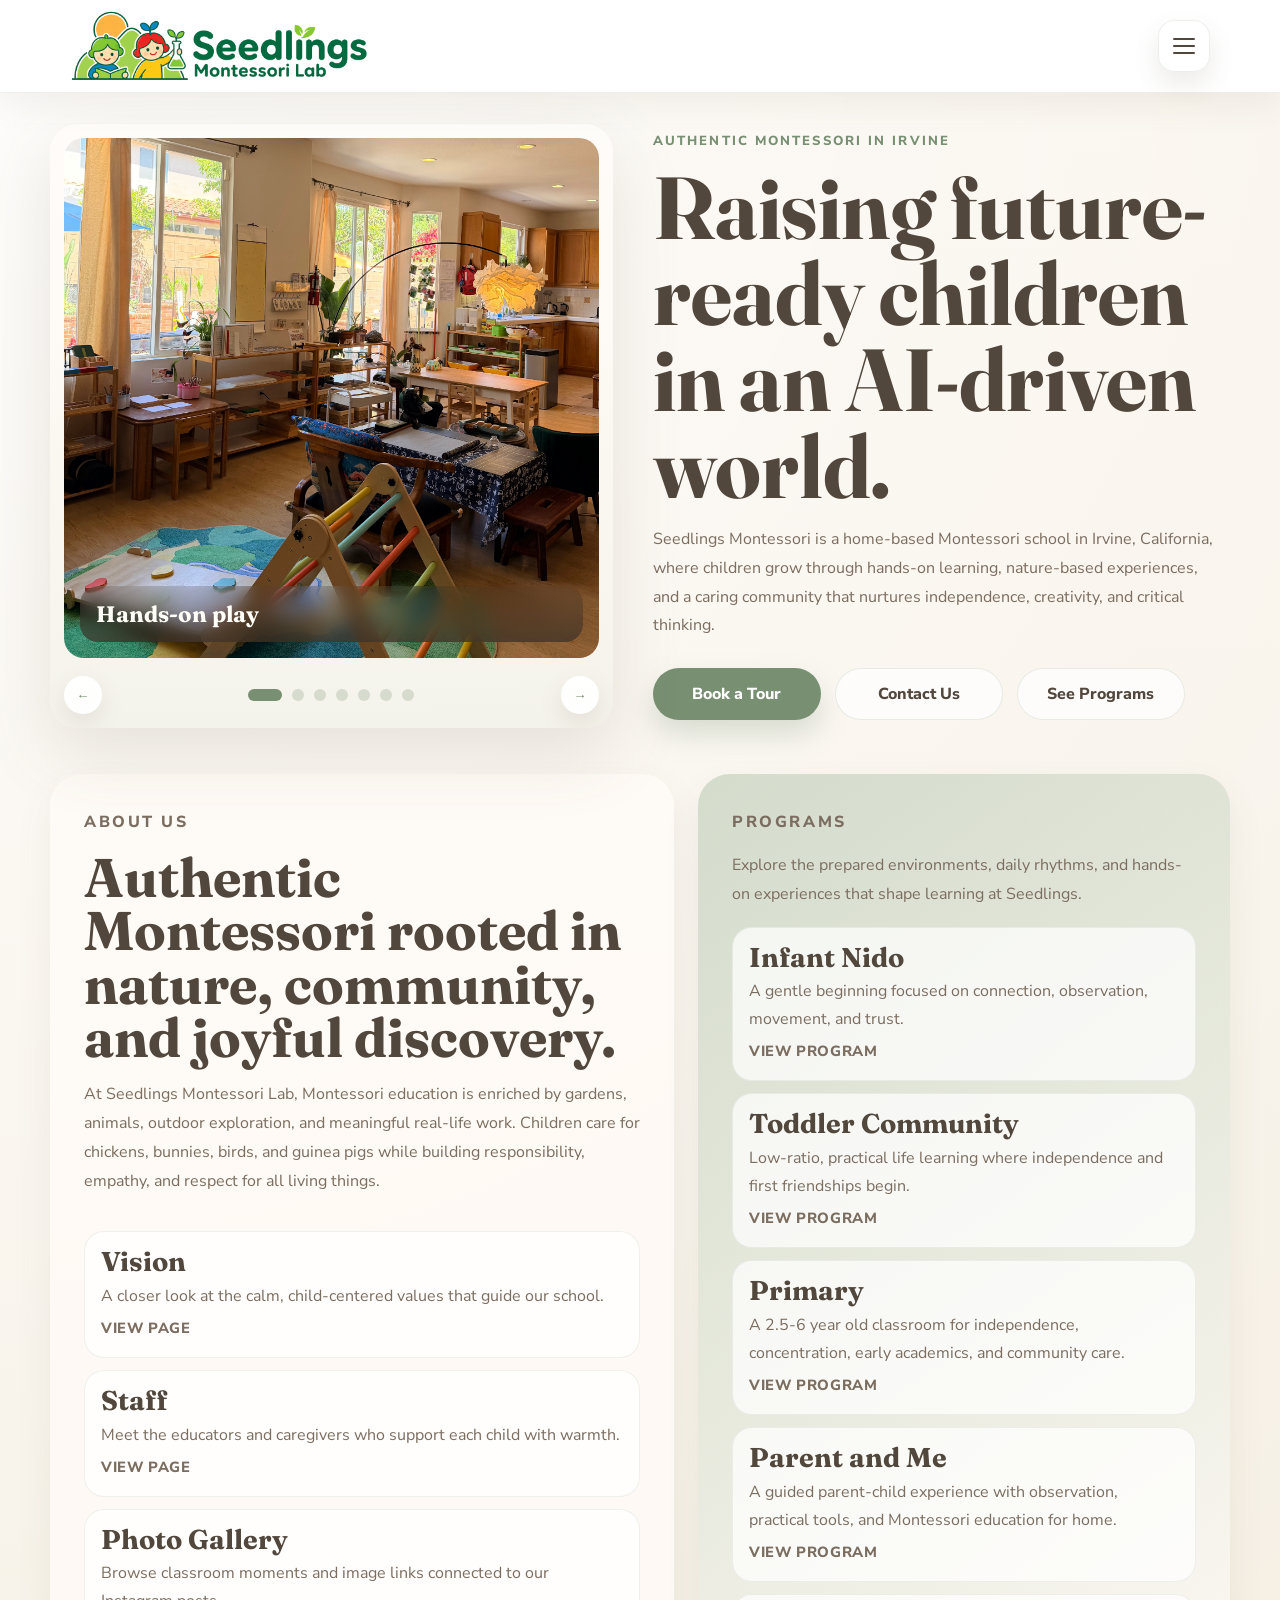
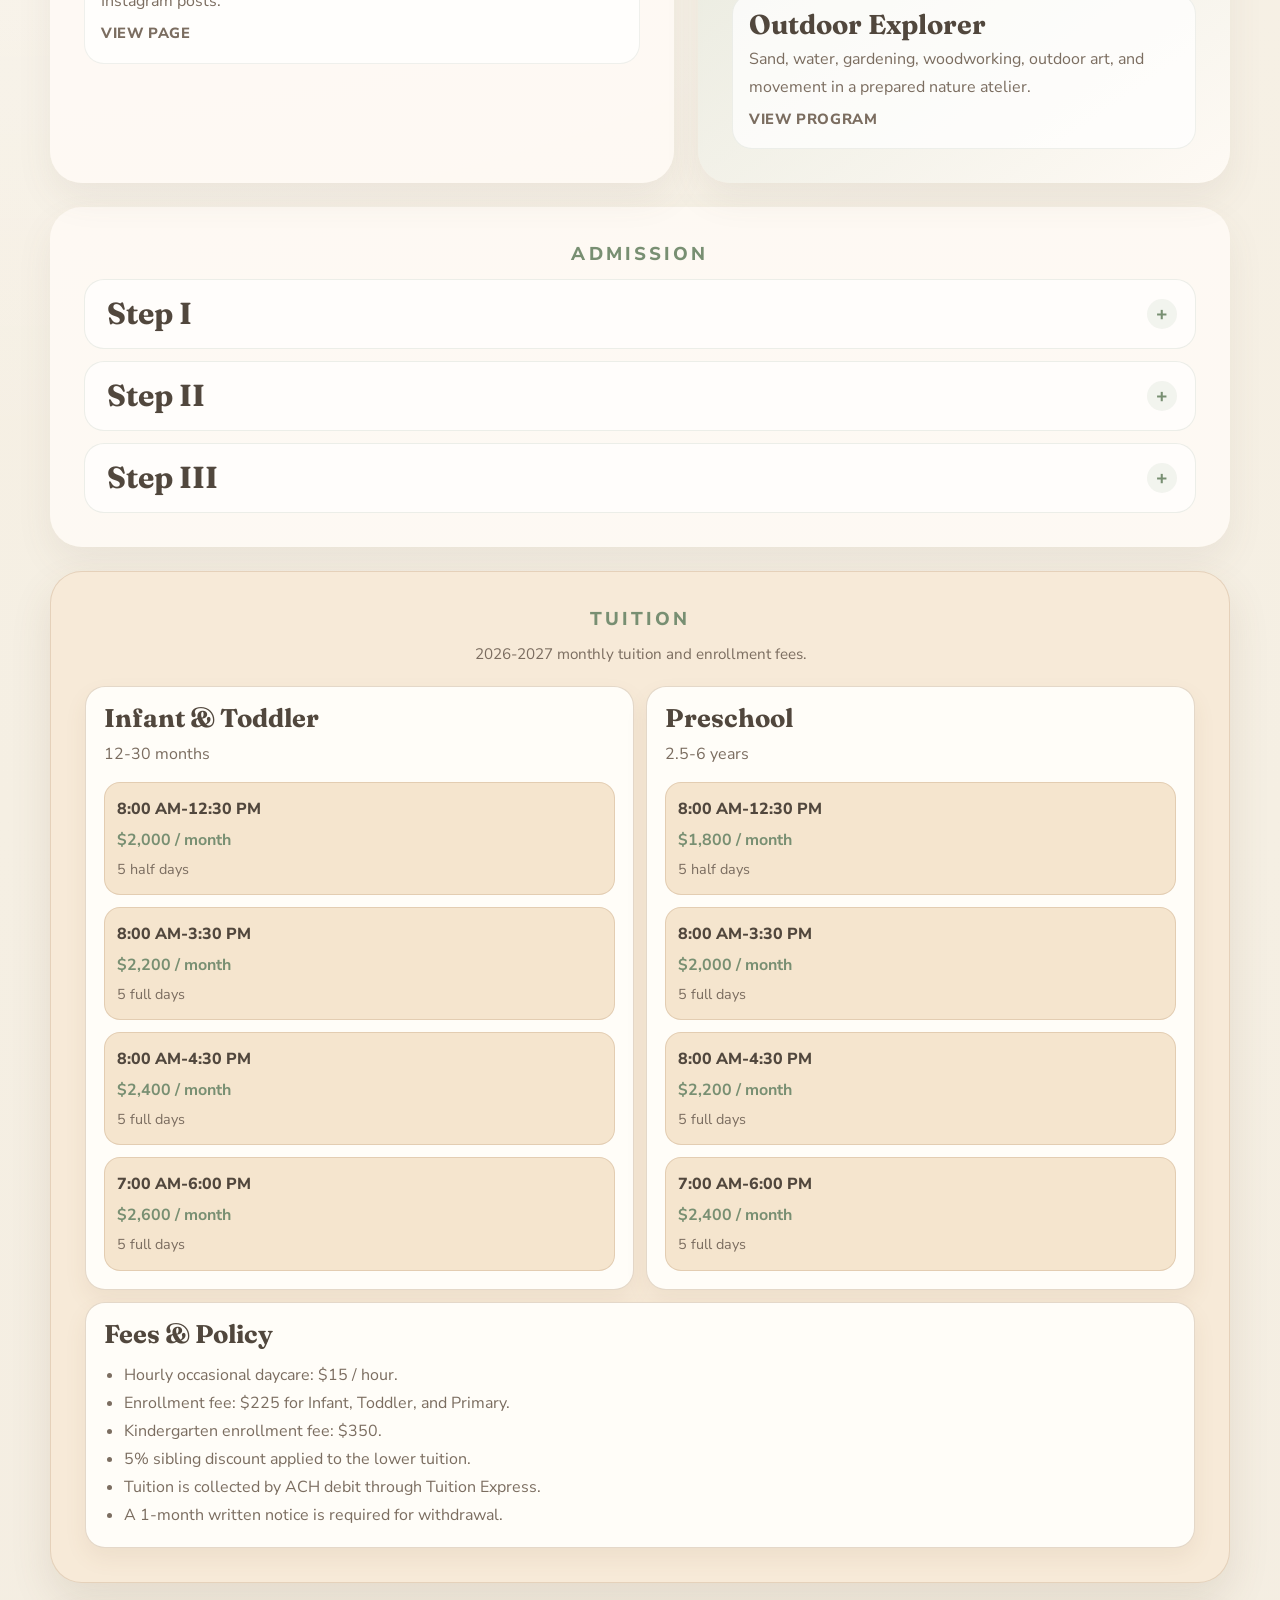
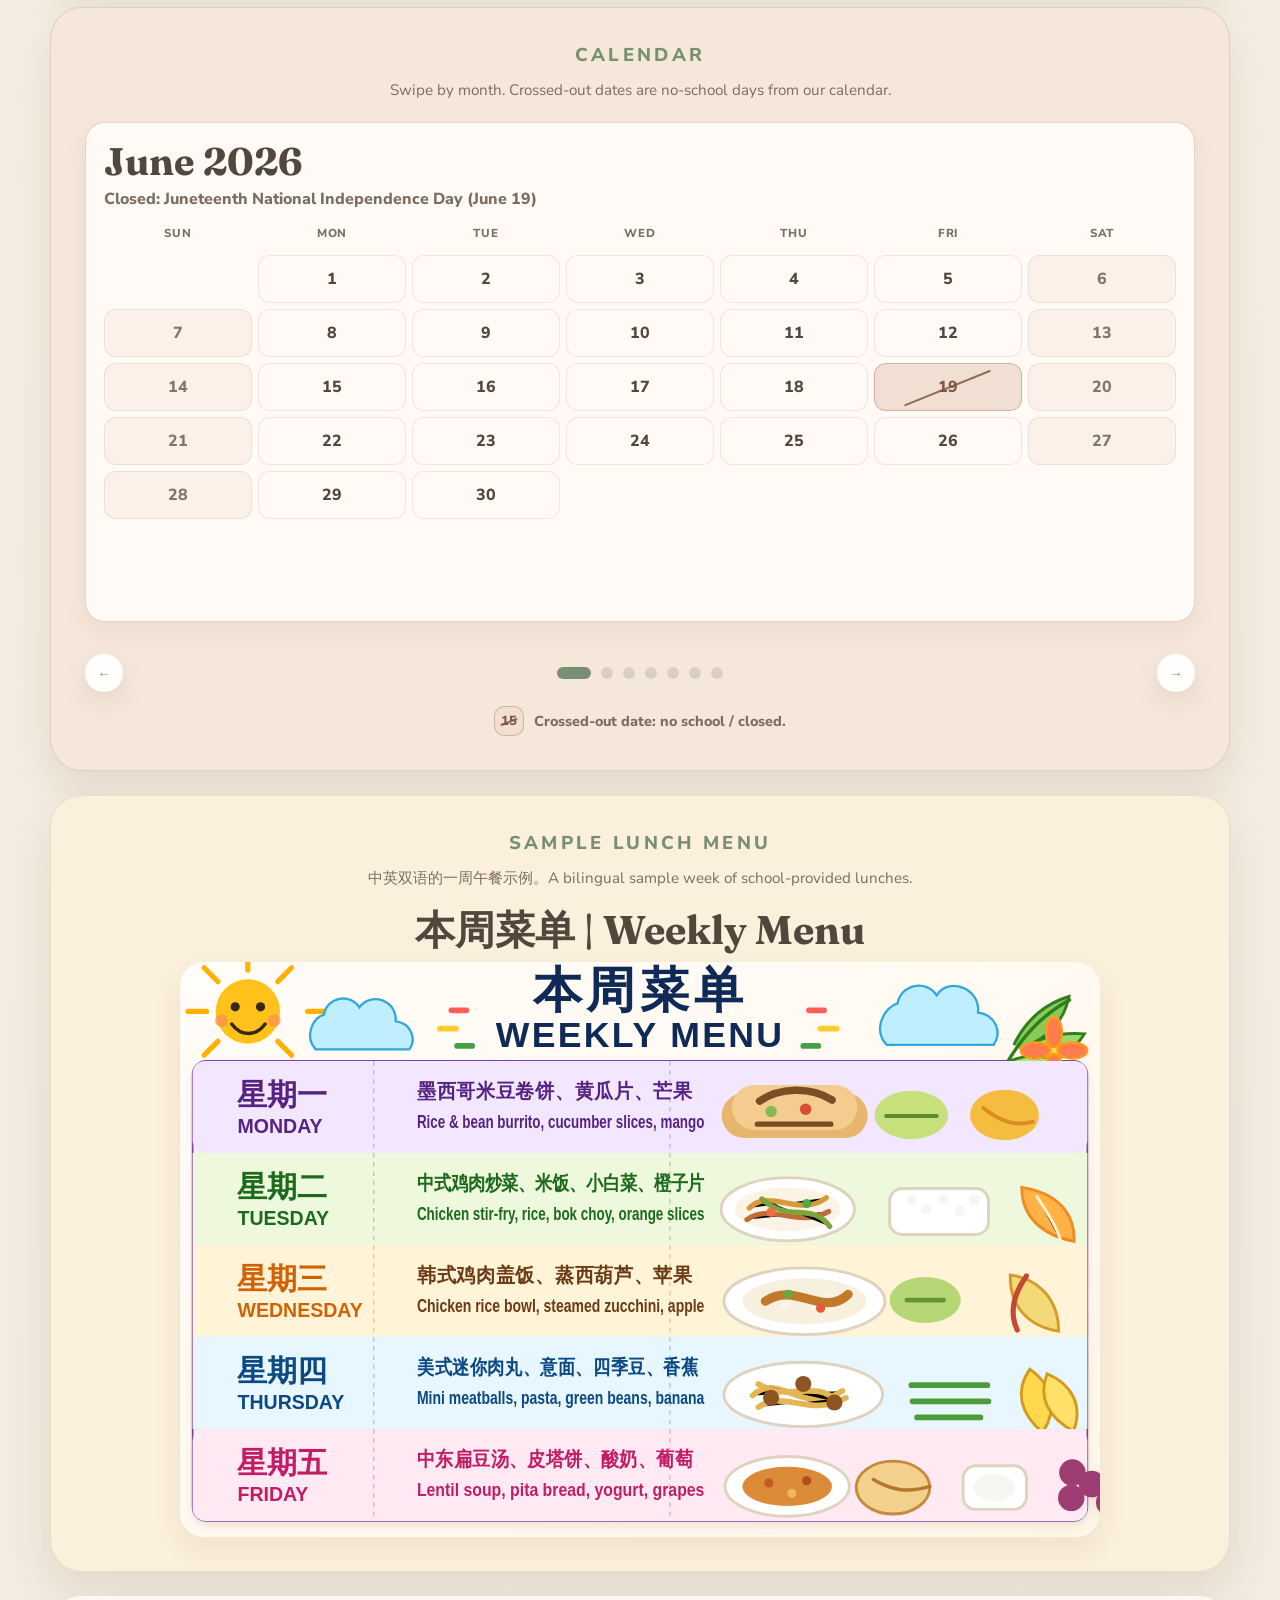
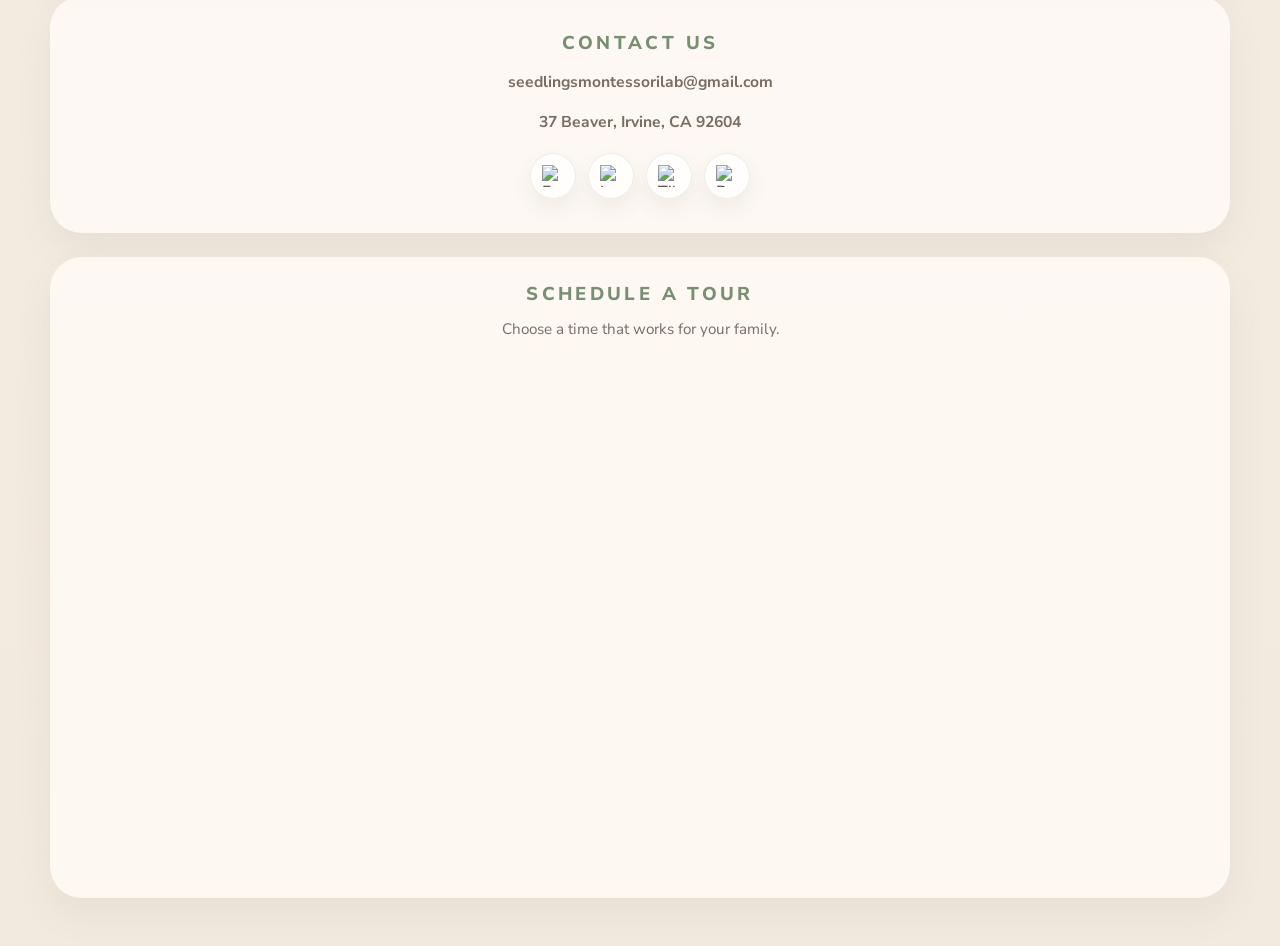
==== commit 29d7571b: "version_v1.0.0" ====
--- a/index.html
+++ b/index.html
@@ -280,106 +280,34 @@
       <section class="detail-band" id="calendar" aria-label="School calendar">
         <div class="detail-band-header">
           <p class="eyebrow section-title">Calendar</p>
-          <p class="section-description">School closures and breaks for June-December 2026.</p>
-        </div>
-        <div class="calendar-list">
-          <article class="detail-item">
-            <h3>June</h3>
-            <p>June 19, 2026 - Juneteenth: no school.</p>
-          </article>
-          <article class="detail-item">
-            <h3>July</h3>
-            <p>July 3, 2026 - Independence Day observed: no school. July 4 falls on a Saturday.</p>
-          </article>
-          <article class="detail-item">
-            <h3>August</h3>
-            <p>No national holidays. Regular preschool schedule.</p>
-          </article>
-          <article class="detail-item">
-            <h3>September</h3>
-            <p>September 7, 2026 - Labor Day: no school.</p>
-          </article>
-          <article class="detail-item">
-            <h3>October</h3>
-            <p>October 12, 2026 - Indigenous Peoples' Day / Columbus Day: no school.</p>
-          </article>
-          <article class="detail-item">
-            <h3>November</h3>
-            <p>November 11, 25, 26, and 27, 2026 - Veterans Day and Thanksgiving break: no school.</p>
-          </article>
-          <article class="detail-item">
-            <h3>December</h3>
-            <p>December 21-31, 2026 - Winter break. Christmas Day and New Year's Eve are included in winter break.</p>
-          </article>
+          <p class="section-description">Swipe by month. Crossed-out dates are no-school days from our calendar.</p>
+        </div>
+        <div class="calendar-gallery gallery-root" data-calendar-gallery data-autoplay="false" aria-label="Monthly school closure calendar">
+          <div class="calendar-gallery-track gallery-track" aria-live="polite"></div>
+          <div class="gallery-controls" aria-label="Calendar month controls">
+            <button class="gallery-button" type="button" data-direction="prev" aria-label="Previous month">&#8592;</button>
+            <div class="gallery-dots calendar-dots" role="tablist" aria-label="Select month"></div>
+            <button class="gallery-button" type="button" data-direction="next" aria-label="Next month">&#8594;</button>
+          </div>
+          <p class="calendar-legend">
+            <span class="calendar-legend-mark" aria-hidden="true">15</span>
+            Crossed-out date: no school / closed.
+          </p>
         </div>
       </section>
 
       <section class="detail-band" id="lunch-menu" aria-label="Sample lunch menu">
         <div class="detail-band-header">
           <p class="eyebrow section-title">Sample Lunch Menu</p>
-          <p class="section-description">A four-week sample of school-provided cross-cultural lunches.</p>
-        </div>
-        <div class="program-accordion menu-accordion">
-          <details class="program-panel" open>
-            <summary>Week 1</summary>
-            <div class="menu-table-wrap">
-              <table class="menu-table">
-                <thead><tr><th>Day</th><th>Culture</th><th>Lunch Menu</th></tr></thead>
-                <tbody>
-                  <tr><td>Monday</td><td>Mexican</td><td>Bean & cheese quesadilla, corn, avocado slices</td></tr>
-                  <tr><td>Tuesday</td><td>Chinese</td><td>Steamed rice, scrambled egg with tomato, sauteed green beans, apple slices</td></tr>
-                  <tr><td>Wednesday</td><td>Korean</td><td>Mild bulgogi beef, rice, steamed broccoli, watermelon</td></tr>
-                  <tr><td>Thursday</td><td>American</td><td>Turkey sandwich, carrot sticks, yogurt, grapes</td></tr>
-                  <tr><td>Friday</td><td>Middle Eastern</td><td>Chicken shawarma, pita bread, cucumber yogurt dip, banana</td></tr>
-                </tbody>
-              </table>
-            </div>
-          </details>
-          <details class="program-panel">
-            <summary>Week 2</summary>
-            <div class="menu-table-wrap">
-              <table class="menu-table">
-                <thead><tr><th>Day</th><th>Culture</th><th>Lunch Menu</th></tr></thead>
-                <tbody>
-                  <tr><td>Monday</td><td>Mexican</td><td>Chicken taco, black beans, corn, pineapple</td></tr>
-                  <tr><td>Tuesday</td><td>Chinese</td><td>Chicken fried rice, peas, mandarin oranges</td></tr>
-                  <tr><td>Wednesday</td><td>Korean</td><td>Japchae, spinach, pear slices</td></tr>
-                  <tr><td>Thursday</td><td>American</td><td>Mac & cheese, peas, apple slices</td></tr>
-                  <tr><td>Friday</td><td>Middle Eastern</td><td>Falafel, hummus, pita, cherry tomatoes, melon</td></tr>
-                </tbody>
-              </table>
-            </div>
-          </details>
-          <details class="program-panel">
-            <summary>Week 3</summary>
-            <div class="menu-table-wrap">
-              <table class="menu-table">
-                <thead><tr><th>Day</th><th>Culture</th><th>Lunch Menu</th></tr></thead>
-                <tbody>
-                  <tr><td>Monday</td><td>Mexican</td><td>Rice & bean burrito, cucumber slices, mango</td></tr>
-                  <tr><td>Tuesday</td><td>Chinese</td><td>Chicken stir-fry, rice, bok choy, orange slices</td></tr>
-                  <tr><td>Wednesday</td><td>Korean</td><td>Chicken rice bowl, steamed zucchini, apple</td></tr>
-                  <tr><td>Thursday</td><td>American</td><td>Mini meatballs, pasta, green beans, banana</td></tr>
-                  <tr><td>Friday</td><td>Middle Eastern</td><td>Lentil soup, pita bread, yogurt, grapes</td></tr>
-                </tbody>
-              </table>
-            </div>
-          </details>
-          <details class="program-panel">
-            <summary>Week 4</summary>
-            <div class="menu-table-wrap">
-              <table class="menu-table">
-                <thead><tr><th>Day</th><th>Culture</th><th>Lunch Menu</th></tr></thead>
-                <tbody>
-                  <tr><td>Monday</td><td>Mexican</td><td>Cheese enchilada, rice, beans, watermelon</td></tr>
-                  <tr><td>Tuesday</td><td>Chinese</td><td>Dumplings, steamed broccoli, rice, pear</td></tr>
-                  <tr><td>Wednesday</td><td>Korean</td><td>Mild kimchi fried rice, egg, cucumber, apple</td></tr>
-                  <tr><td>Thursday</td><td>American</td><td>Grilled chicken, mashed potatoes, carrots, berries</td></tr>
-                  <tr><td>Friday</td><td>Middle Eastern</td><td>Chicken kebab, rice, hummus, cucumber, orange</td></tr>
-                </tbody>
-              </table>
-            </div>
-          </details>
+          <p class="section-description">中英双语的一周午餐示例。A bilingual sample week of school-provided lunches.</p>
+        </div>
+        <div class="menu-image-card">
+          <h3>本周菜单 | Weekly Menu</h3>
+          <img
+            class="menu-image"
+            src="images/lunch-menu-week.svg"
+            alt="本周菜单 Weekly Menu: Monday Mexican rice and bean burrito; Tuesday Chinese chicken stir-fry; Wednesday Korean chicken rice bowl; Thursday American mini meatballs; Friday Middle Eastern lentil soup."
+          >
         </div>
       </section>
 
--- a/styles.css
+++ b/styles.css
@@ -442,14 +442,12 @@
   font-family: "Fraunces", Georgia, serif;
   font-weight: 700;
   font-size: 1.4rem;
-  margin-bottom: 4px;
-}
-
-.slide-caption p {
-  margin: 0;
-  font-size: 0.84rem;
-  line-height: 1.5;
-}
+  margin-bottom: 0;
+}
+
+.slide-caption p {
+  display: none;
+}
 
 .gallery-controls {
   position: relative;
@@ -663,8 +661,7 @@
   text-align: center;
 }
 
-.detail-grid,
-.calendar-list {
+.detail-grid {
   display: grid;
   gap: 12px;
 }
@@ -735,6 +732,132 @@
   font-size: 0.9rem;
 }
 
+.calendar-gallery {
+  display: grid;
+  gap: 14px;
+  touch-action: pan-y;
+}
+
+.calendar-gallery-track {
+  min-height: 500px;
+}
+
+.calendar-slide {
+  align-content: start;
+  gap: 14px;
+  padding: 18px;
+  border-radius: 20px;
+  background: var(--section-card);
+  border: 1px solid var(--section-border);
+  box-shadow: 0 10px 22px rgba(124, 84, 48, 0.08);
+}
+
+.calendar-month-header {
+  display: grid;
+  gap: 6px;
+  text-align: left;
+}
+
+.calendar-month-header h3 {
+  margin: 0;
+  font-family: "Fraunces", Georgia, serif;
+  font-size: clamp(1.8rem, 7vw, 2.4rem);
+  line-height: 1.05;
+  color: var(--text);
+}
+
+.calendar-month-note {
+  margin: 0;
+  color: var(--muted);
+  font-weight: 800;
+  line-height: 1.45;
+}
+
+.calendar-weekdays,
+.calendar-days {
+  display: grid;
+  grid-template-columns: repeat(7, minmax(0, 1fr));
+  gap: 6px;
+}
+
+.calendar-weekdays span {
+  color: var(--muted);
+  font-size: 0.72rem;
+  font-weight: 800;
+  letter-spacing: 0.06em;
+  text-align: center;
+  text-transform: uppercase;
+}
+
+.calendar-blank,
+.calendar-day {
+  min-height: 42px;
+  border-radius: 12px;
+}
+
+.calendar-day {
+  position: relative;
+  display: flex;
+  align-items: center;
+  justify-content: center;
+  color: var(--text);
+  background: #fffaf5;
+  border: 1px solid rgba(140, 86, 62, 0.12);
+  font-weight: 800;
+}
+
+.calendar-day.is-weekend {
+  color: rgba(81, 71, 61, 0.72);
+  background: #fbf1e9;
+}
+
+.calendar-day.is-closed {
+  color: #805842;
+  background: #f2dfd3;
+  border-color: rgba(140, 86, 62, 0.32);
+}
+
+.calendar-day.is-closed::after,
+.calendar-legend-mark::after {
+  content: "";
+  position: absolute;
+  left: 18%;
+  right: 18%;
+  top: 50%;
+  height: 2px;
+  border-radius: 999px;
+  background: rgba(128, 88, 66, 0.85);
+  transform: rotate(-22deg);
+}
+
+.calendar-legend {
+  display: inline-flex;
+  align-items: center;
+  justify-content: center;
+  gap: 10px;
+  margin: 0;
+  color: var(--muted);
+  font-size: 0.9rem;
+  font-weight: 800;
+  line-height: 1.4;
+  text-align: center;
+}
+
+.calendar-legend-mark {
+  position: relative;
+  display: inline-flex;
+  width: 30px;
+  height: 30px;
+  align-items: center;
+  justify-content: center;
+  flex: 0 0 auto;
+  border-radius: 10px;
+  color: #805842;
+  background: #f2dfd3;
+  border: 1px solid rgba(140, 86, 62, 0.32);
+  font-size: 0.82rem;
+}
+
 .menu-accordion {
   margin-top: 0;
 }
@@ -752,6 +875,28 @@
 
 .menu-accordion .program-panel:not([open]) summary {
   border-bottom: 0;
+}
+
+.menu-image-card {
+  display: grid;
+  gap: 12px;
+  justify-items: center;
+}
+
+.menu-image-card h3 {
+  margin: 0;
+  font-family: "Fraunces", Georgia, serif;
+  font-size: clamp(1.8rem, 7vw, 2.5rem);
+  line-height: 1;
+  color: var(--text);
+}
+
+.menu-image {
+  display: block;
+  width: min(100%, 920px);
+  height: auto;
+  border-radius: 24px;
+  box-shadow: 0 12px 28px rgba(124, 84, 48, 0.09);
 }
 
 .menu-table-wrap {
@@ -998,6 +1143,12 @@
 .staff-gallery .slide img {
   height: 260px;
   aspect-ratio: 4 / 5;
+}
+
+.staff-gallery .staff-portrait-image {
+  object-fit: contain;
+  object-position: center top;
+  background: #fbf2e8;
 }
 
 .staff-meta {
@@ -1273,10 +1424,6 @@
     font-size: 1.2rem;
   }
 
-  .slide-caption p {
-    font-size: 0.78rem;
-  }
-
   .gallery-controls {
     gap: 12px;
     margin-top: 14px;
@@ -1321,6 +1468,31 @@
 
   .menu-table-wrap {
     padding: 0 14px 14px;
+  }
+
+  .calendar-gallery-track {
+    min-height: 450px;
+  }
+
+  .calendar-slide {
+    gap: 12px;
+    padding: 14px;
+  }
+
+  .calendar-weekdays,
+  .calendar-days {
+    gap: 4px;
+  }
+
+  .calendar-blank,
+  .calendar-day {
+    min-height: 36px;
+    border-radius: 10px;
+    font-size: 0.86rem;
+  }
+
+  .calendar-month-note {
+    font-size: 0.9rem;
   }
 
   .section-title {
@@ -1408,12 +1580,13 @@
   }
 
   .tuition-grid .detail-item:last-child,
-  .calendar-list {
+  .calendar-gallery {
     grid-column: 1 / -1;
   }
 
-  .calendar-list {
-    grid-template-columns: repeat(2, minmax(0, 1fr));
+  .calendar-blank,
+  .calendar-day {
+    min-height: 48px;
   }
 
   .gallery-track {
@@ -1423,6 +1596,10 @@
   .slide img {
     aspect-ratio: 16 / 10;
     height: min(42vh, 420px);
+  }
+
+  .calendar-gallery .calendar-gallery-track {
+    min-height: 500px;
   }
 
   .program-gallery .gallery-track {
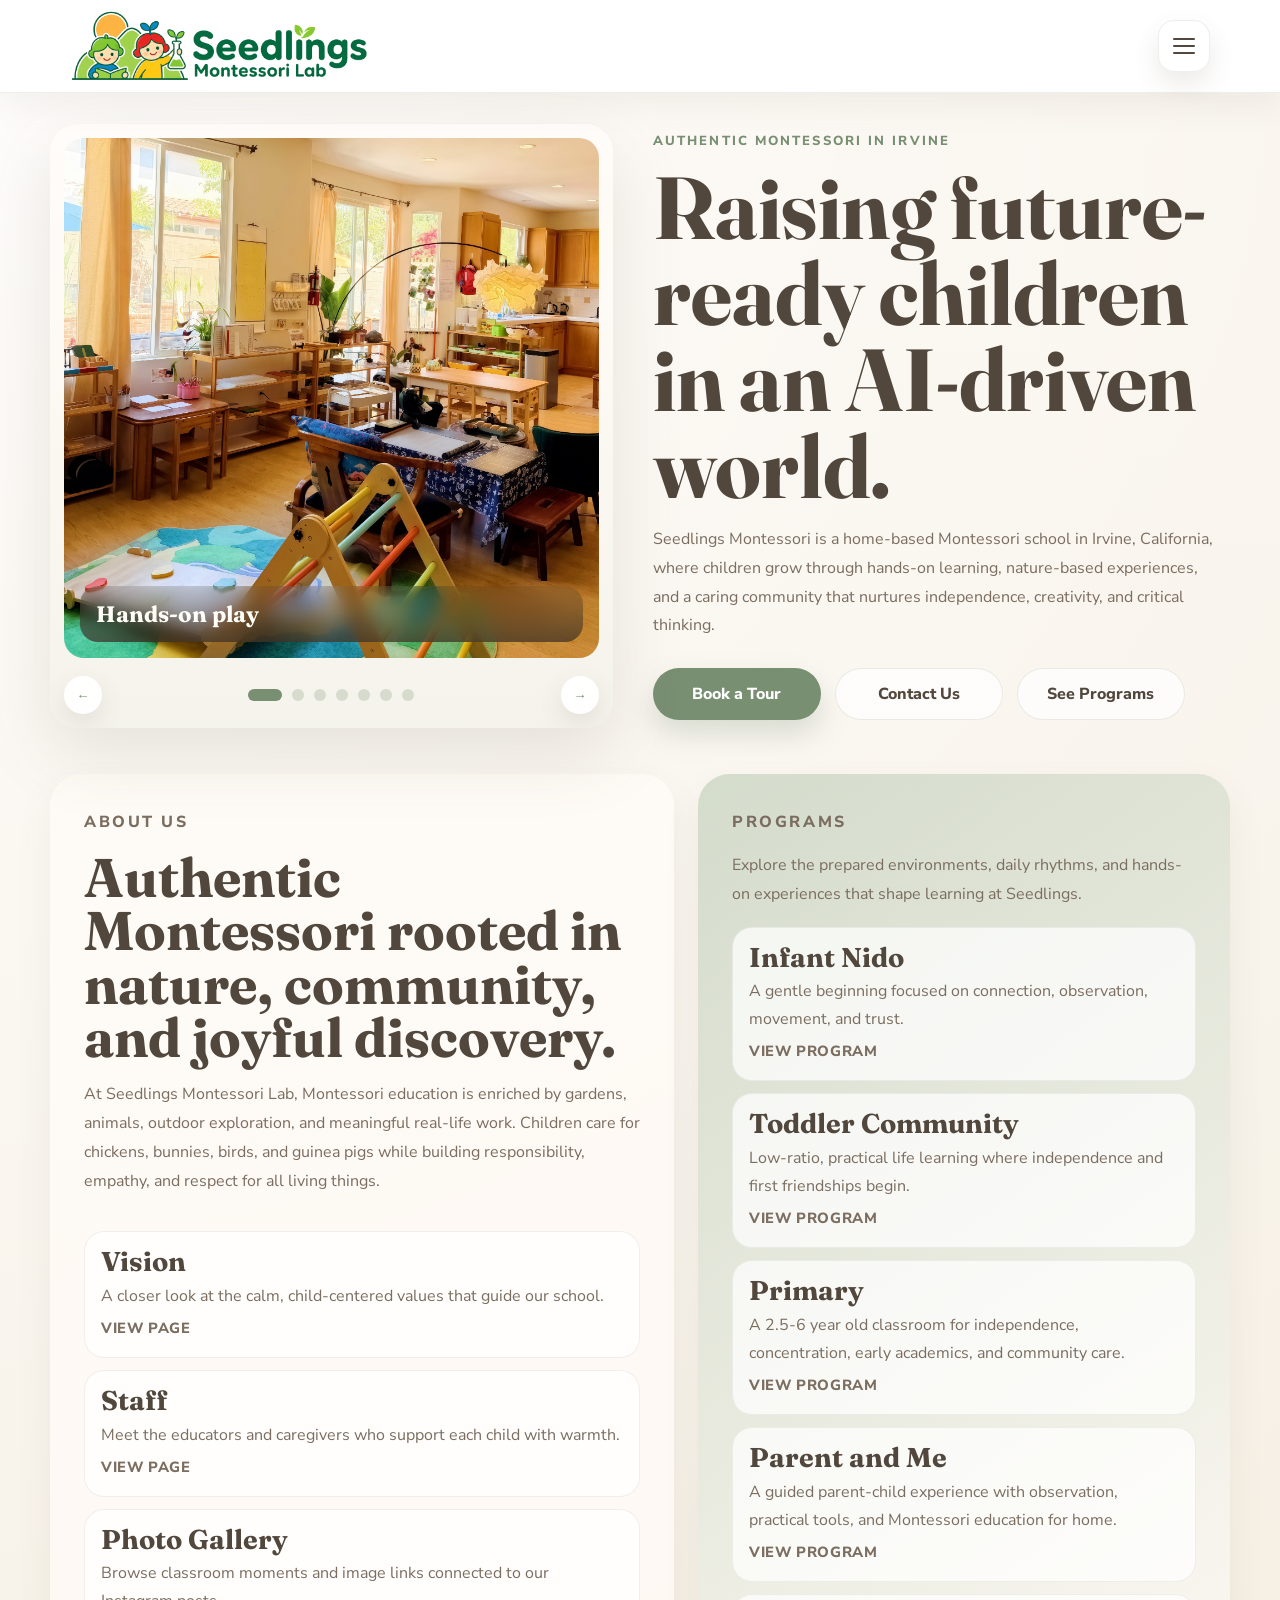
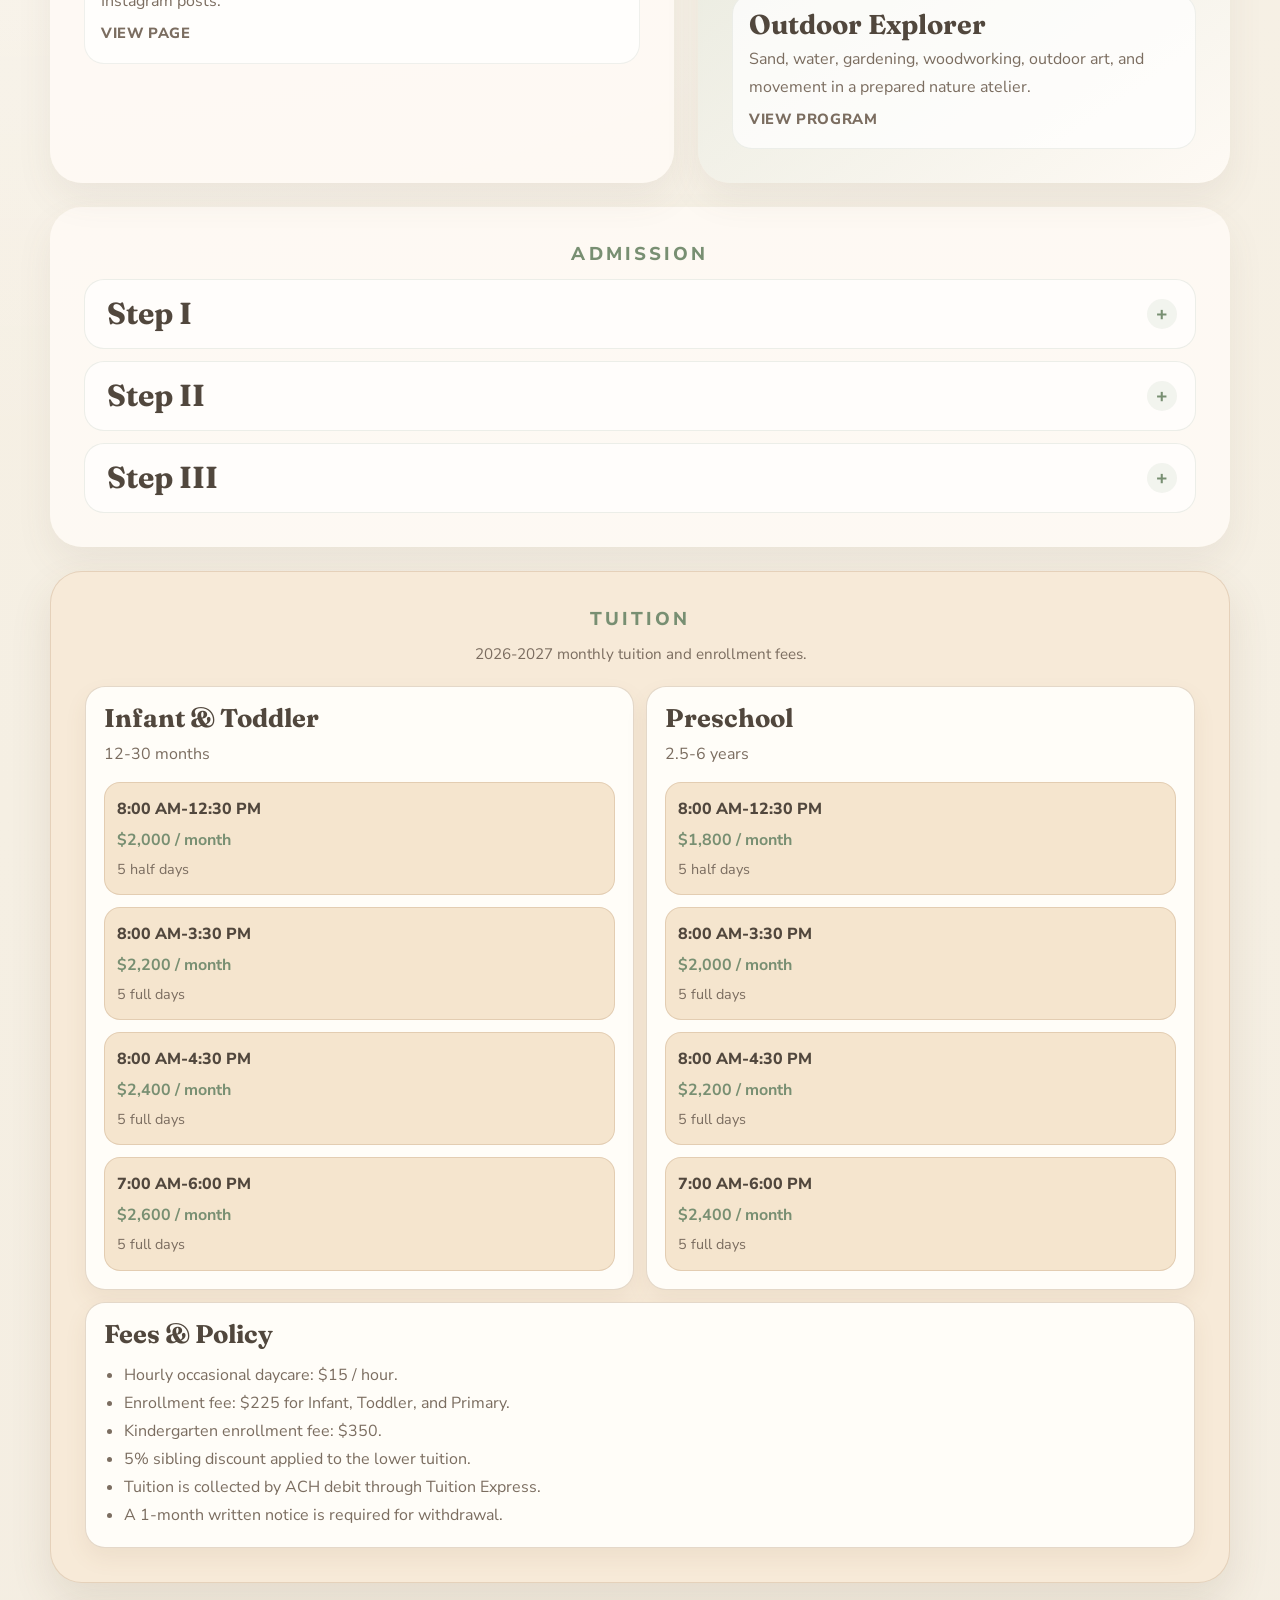
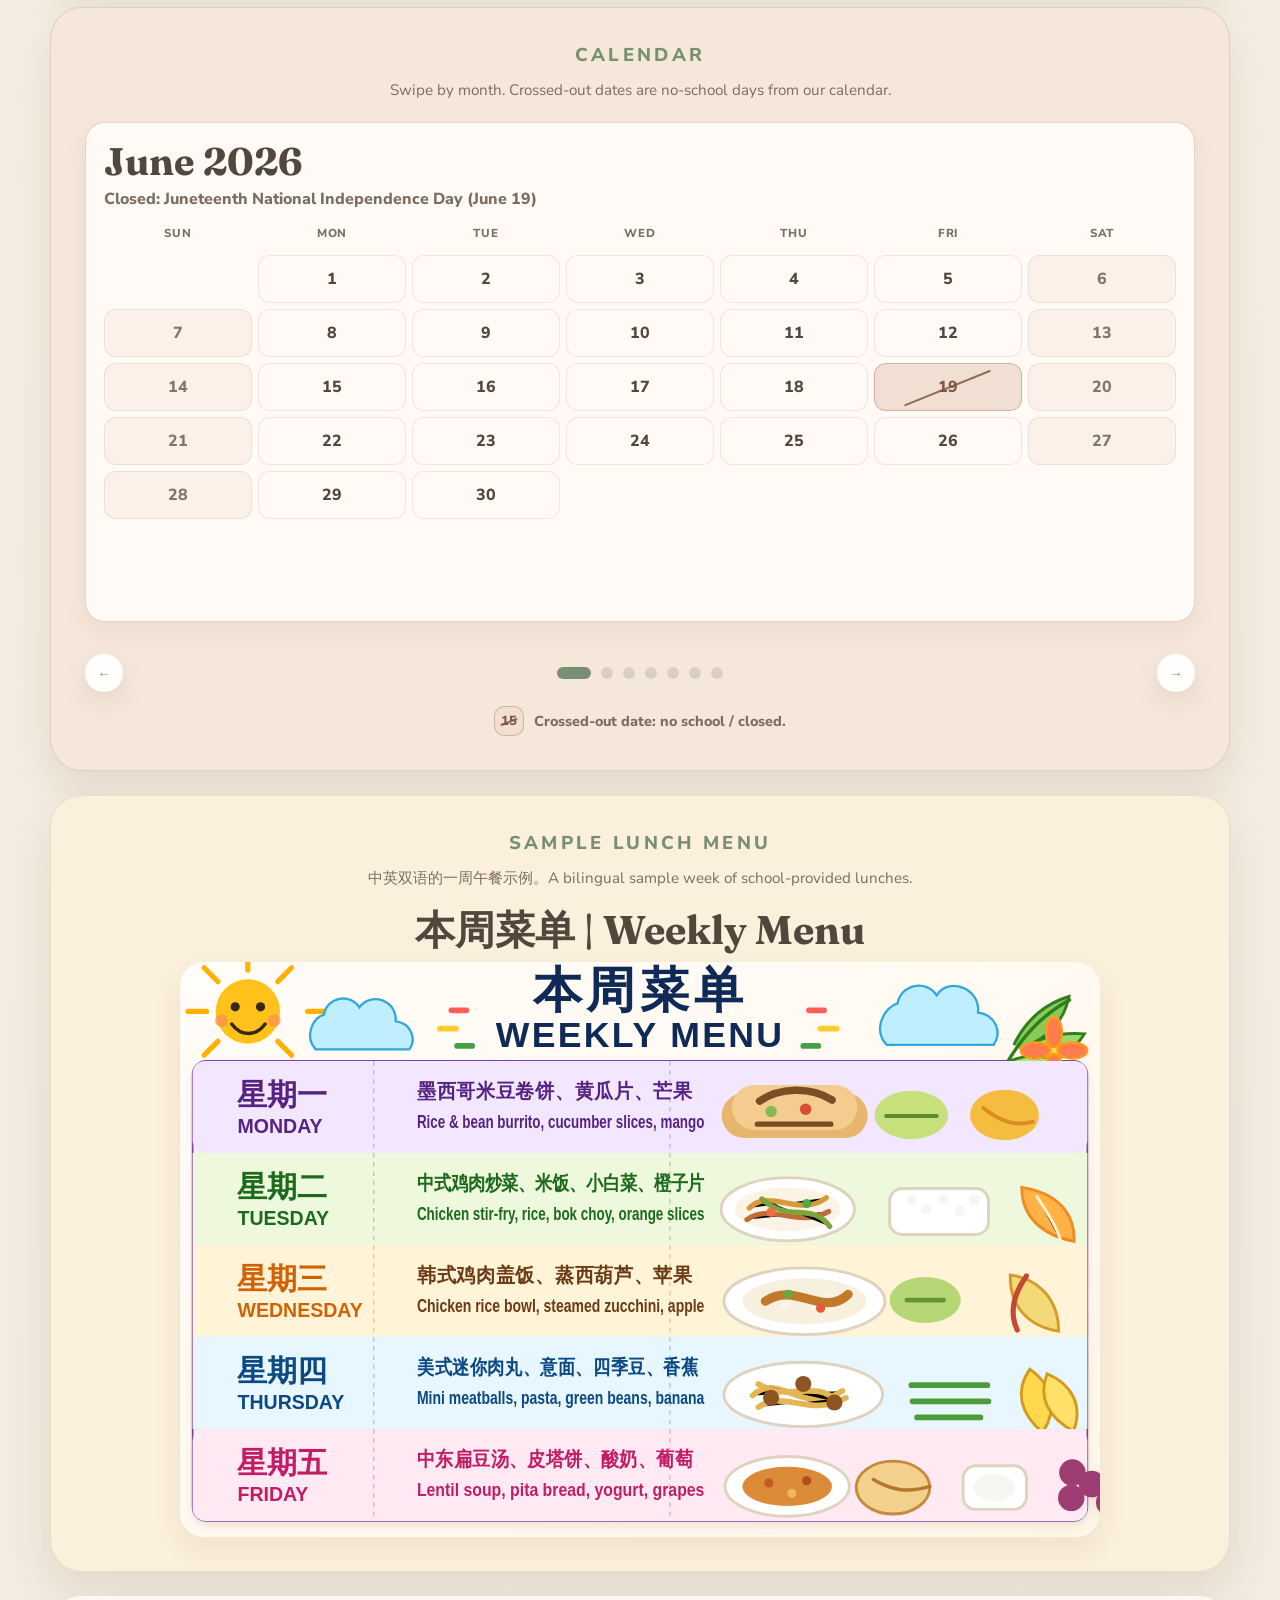
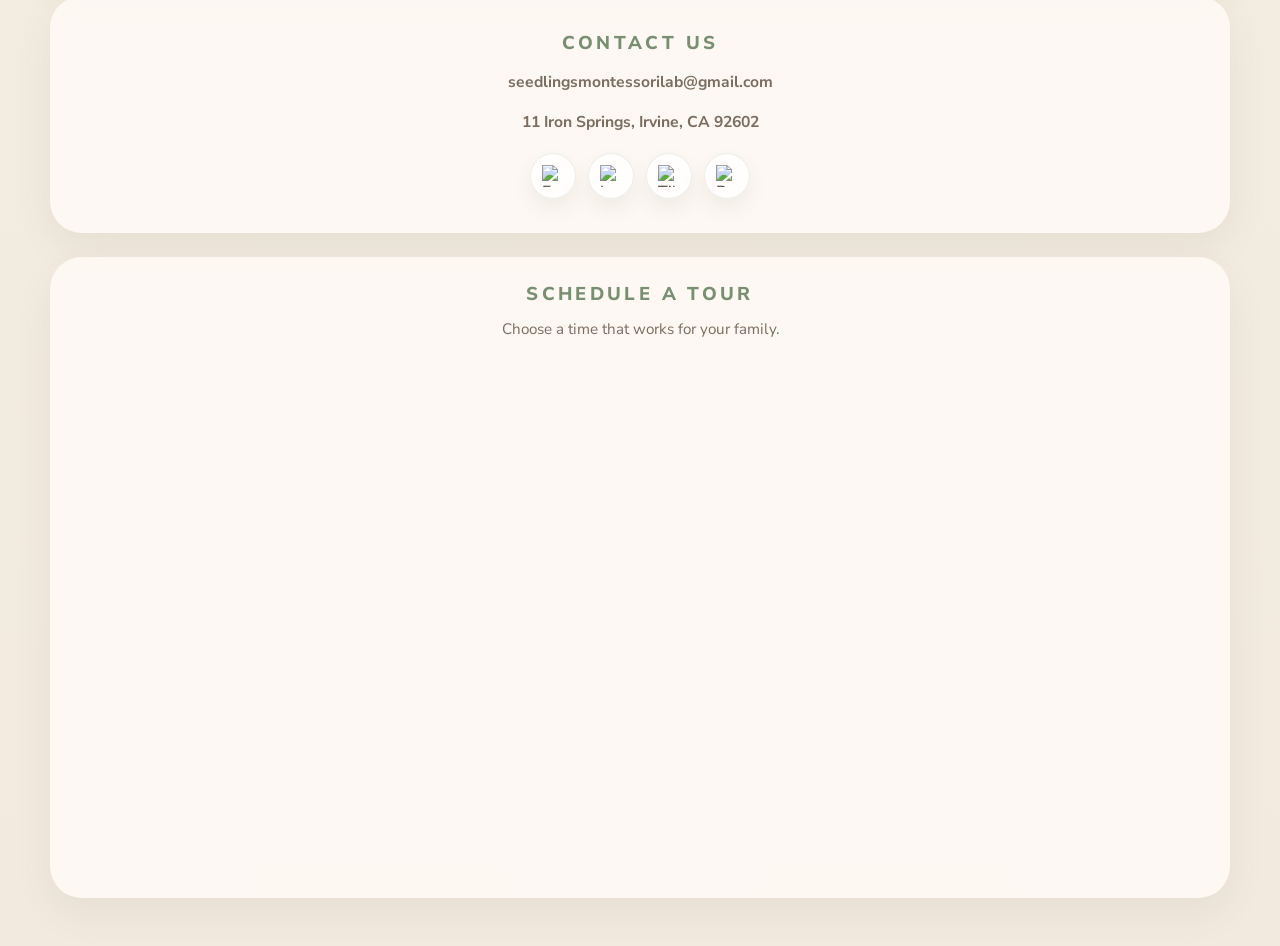
==== commit 0c2a830a: "version_v1.0.0" ====
--- a/index.html
+++ b/index.html
@@ -314,7 +314,7 @@
       <section class="contact-band" id="contact">
         <p class="eyebrow section-title">Contact us</p>
         <p class="contact-line">seedlingsmontessorilab@gmail.com</p>
-        <p class="contact-line">37 Beaver, Irvine, CA 92604</p>
+        <p class="contact-line">11 Iron Springs, Irvine, CA 92602</p>
         <div class="social-links" aria-label="Social media links">
           <a class="social-link" href="#" aria-label="Facebook link placeholder">
             <img src="https://cdn.simpleicons.org/facebook?viewbox=auto" alt="Facebook icon">
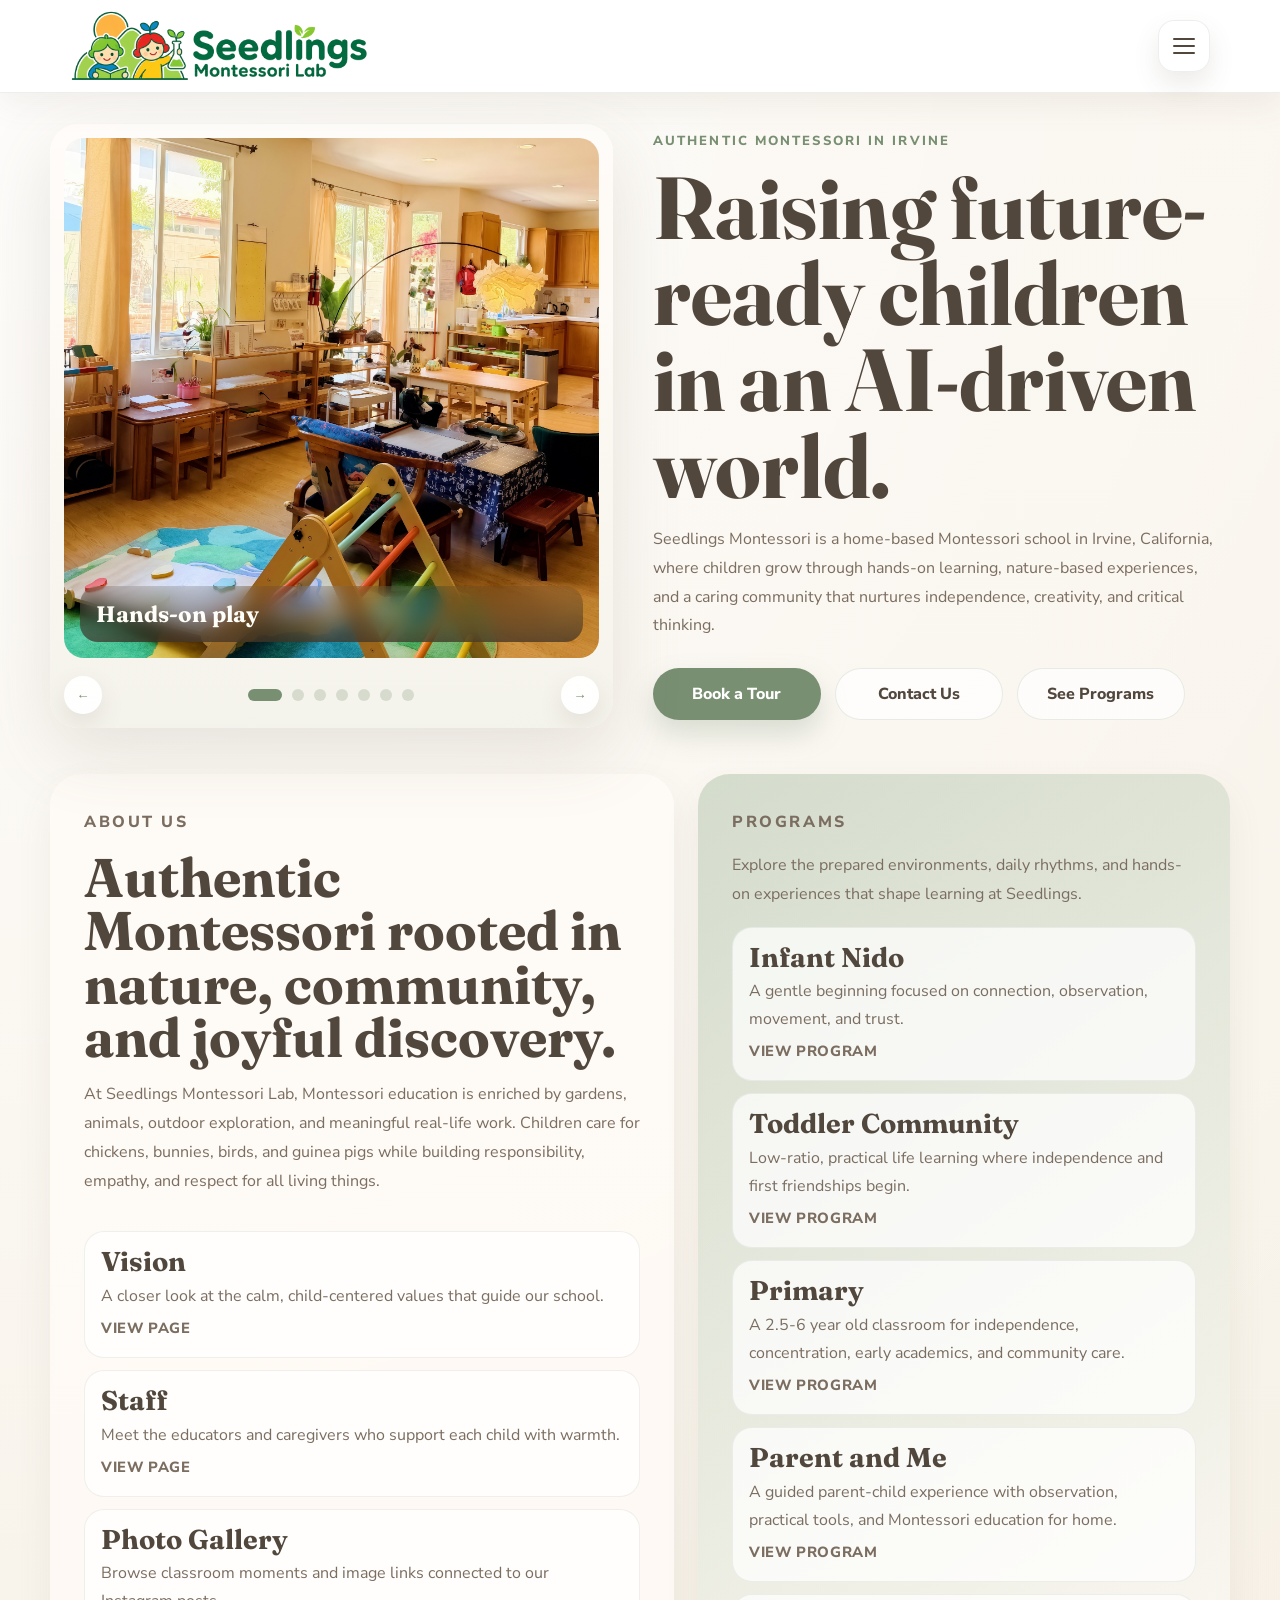
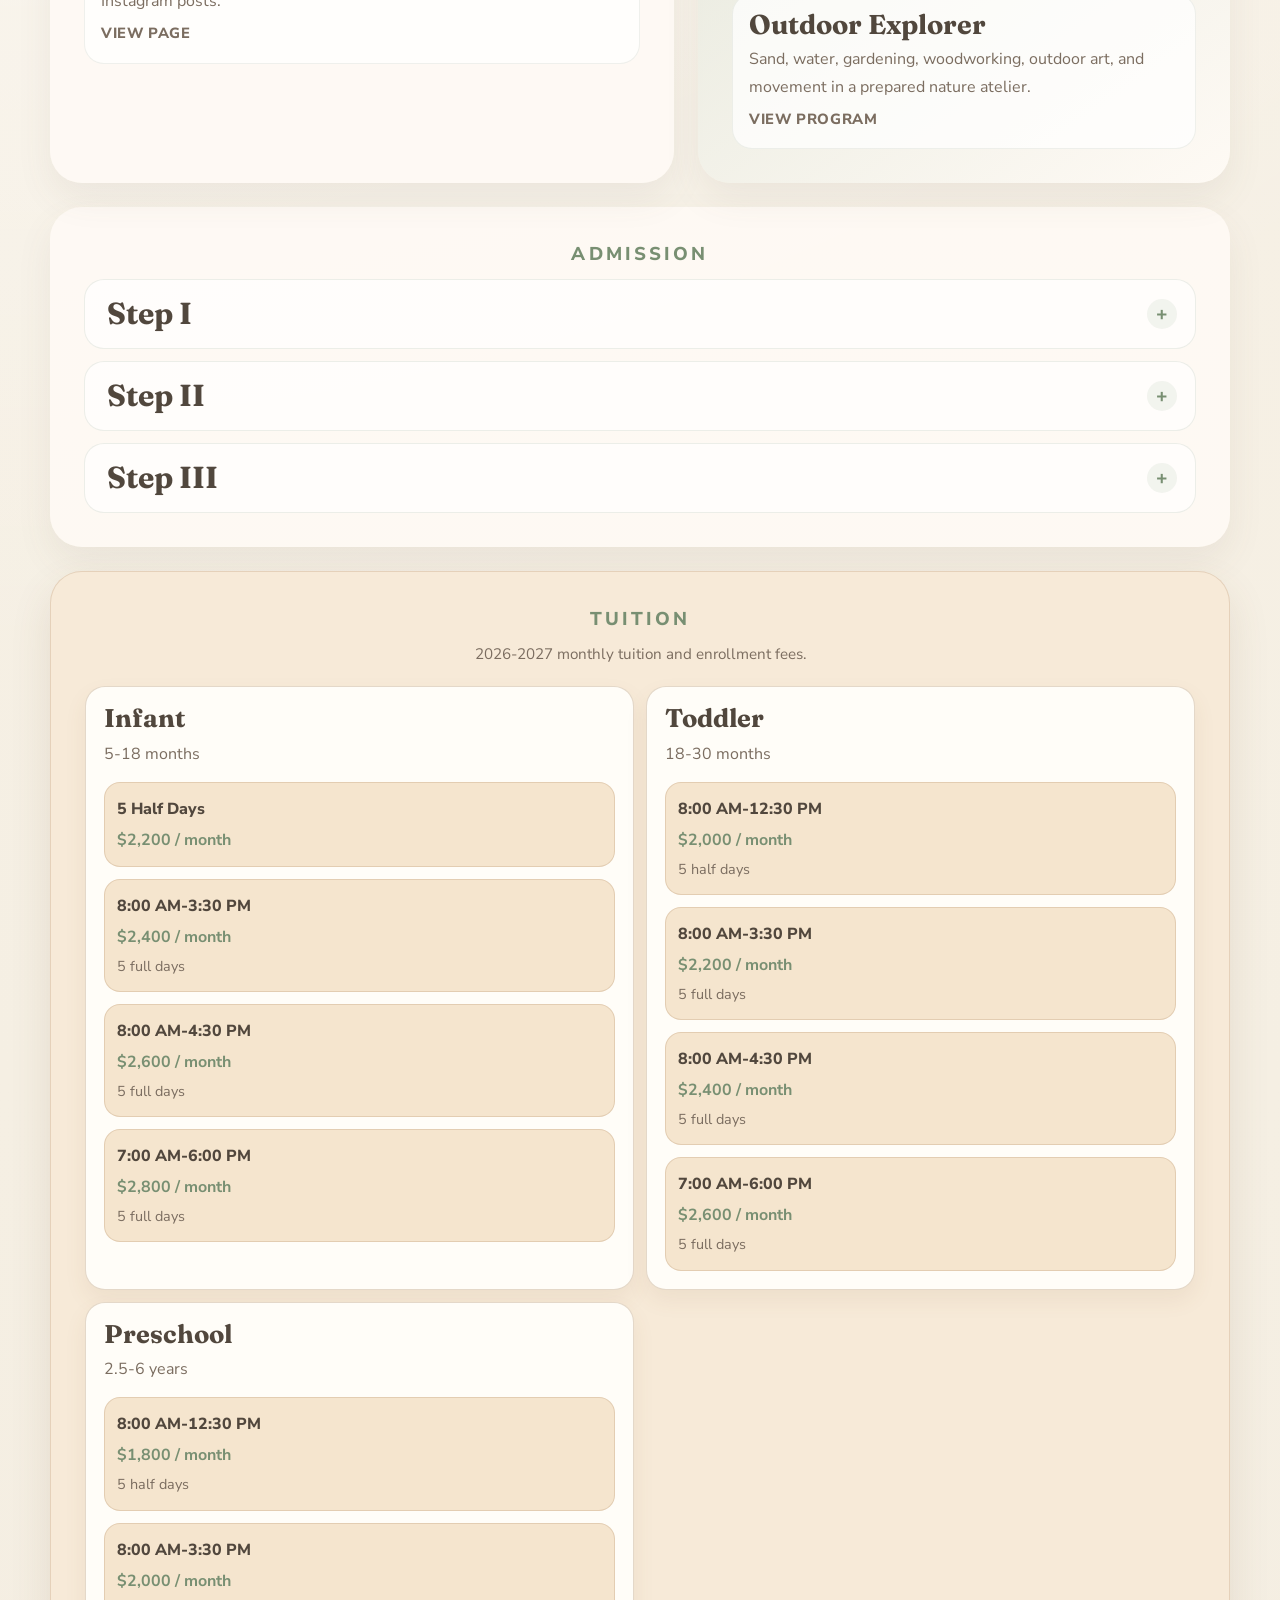
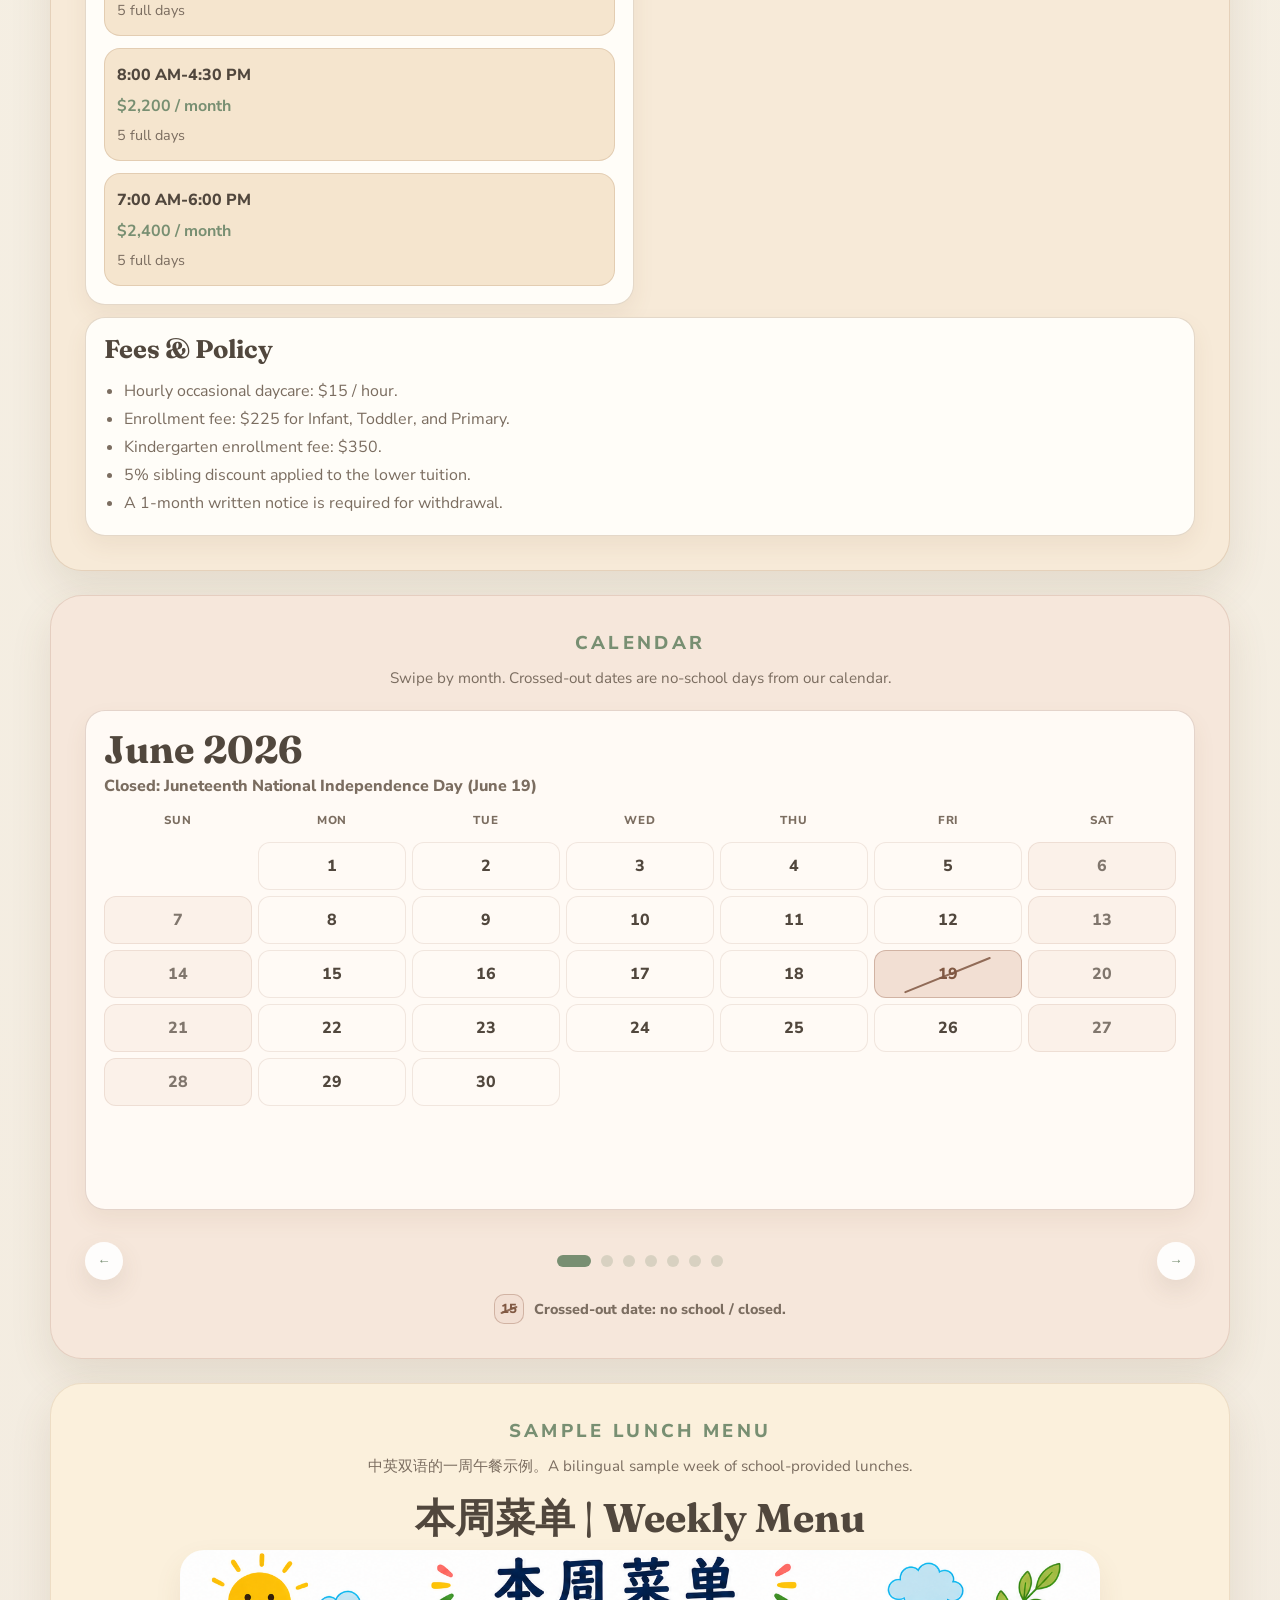
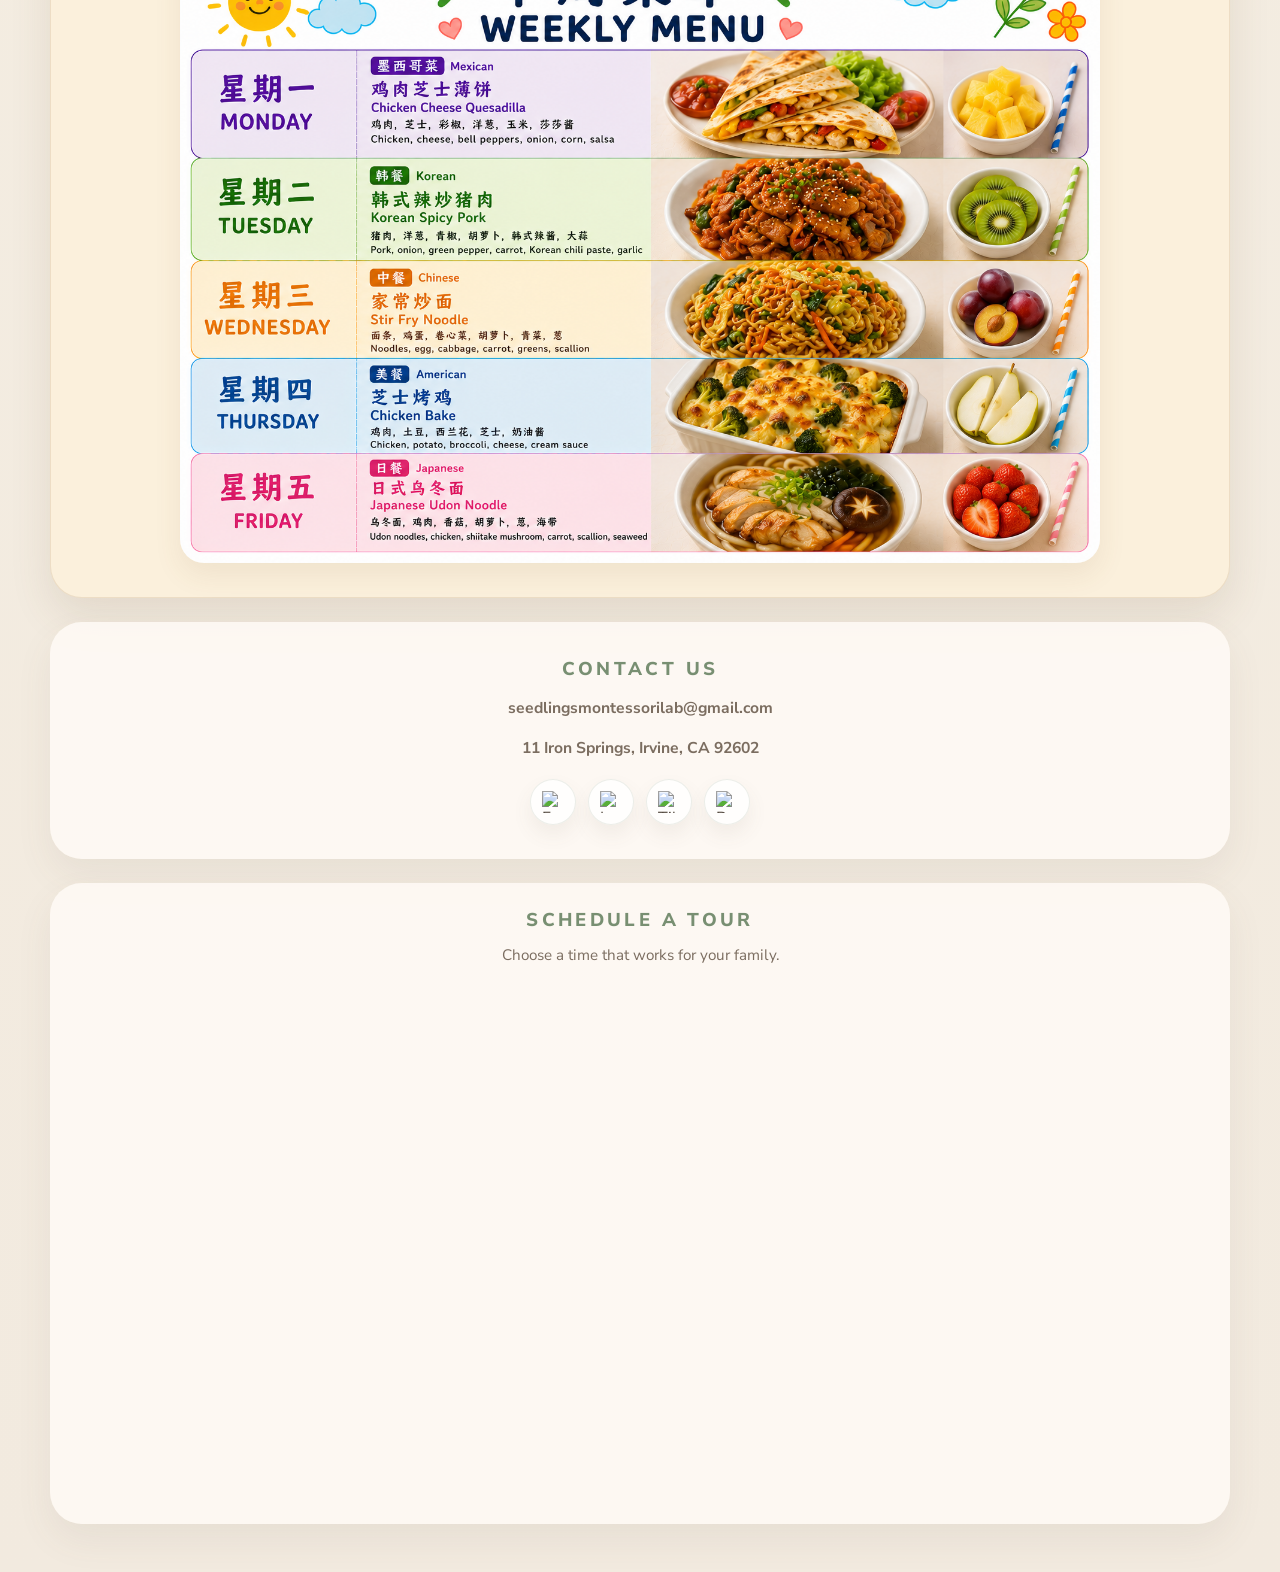
==== commit c63ccac3: "version_v0.02" ====
--- a/index.html
+++ b/index.html
@@ -244,8 +244,18 @@
         </div>
         <div class="detail-grid tuition-grid">
           <article class="detail-item">
-            <h3>Infant & Toddler</h3>
-            <p class="detail-note">12-30 months</p>
+            <h3>Infant</h3>
+            <p class="detail-note">5-18 months</p>
+            <ul class="price-list">
+              <li><span>5 Half Days</span><strong>$2,200 / month</strong></li>
+              <li><span>8:00 AM-3:30 PM</span><strong>$2,400 / month</strong><em>5 full days</em></li>
+              <li><span>8:00 AM-4:30 PM</span><strong>$2,600 / month</strong><em>5 full days</em></li>
+              <li><span>7:00 AM-6:00 PM</span><strong>$2,800 / month</strong><em>5 full days</em></li>
+            </ul>
+          </article>
+          <article class="detail-item">
+            <h3>Toddler</h3>
+            <p class="detail-note">18-30 months</p>
             <ul class="price-list">
               <li><span>8:00 AM-12:30 PM</span><strong>$2,000 / month</strong><em>5 half days</em></li>
               <li><span>8:00 AM-3:30 PM</span><strong>$2,200 / month</strong><em>5 full days</em></li>
@@ -270,7 +280,6 @@
               <li>Enrollment fee: $225 for Infant, Toddler, and Primary.</li>
               <li>Kindergarten enrollment fee: $350.</li>
               <li>5% sibling discount applied to the lower tuition.</li>
-              <li>Tuition is collected by ACH debit through Tuition Express.</li>
               <li>A 1-month written notice is required for withdrawal.</li>
             </ul>
           </article>
@@ -305,8 +314,8 @@
           <h3>本周菜单 | Weekly Menu</h3>
           <img
             class="menu-image"
-            src="images/lunch-menu-week.svg"
-            alt="本周菜单 Weekly Menu: Monday Mexican rice and bean burrito; Tuesday Chinese chicken stir-fry; Wednesday Korean chicken rice bowl; Thursday American mini meatballs; Friday Middle Eastern lentil soup."
+            src="images/首页菜单.png"
+            alt="Weekly Menu: Monday Chicken Cheese Quesadilla, Tuesday Korean Spicy Pork, Wednesday Stir Fry Noodle, Thursday Chicken Bake, and Friday Japanese Udon Noodle."
           >
         </div>
       </section>
